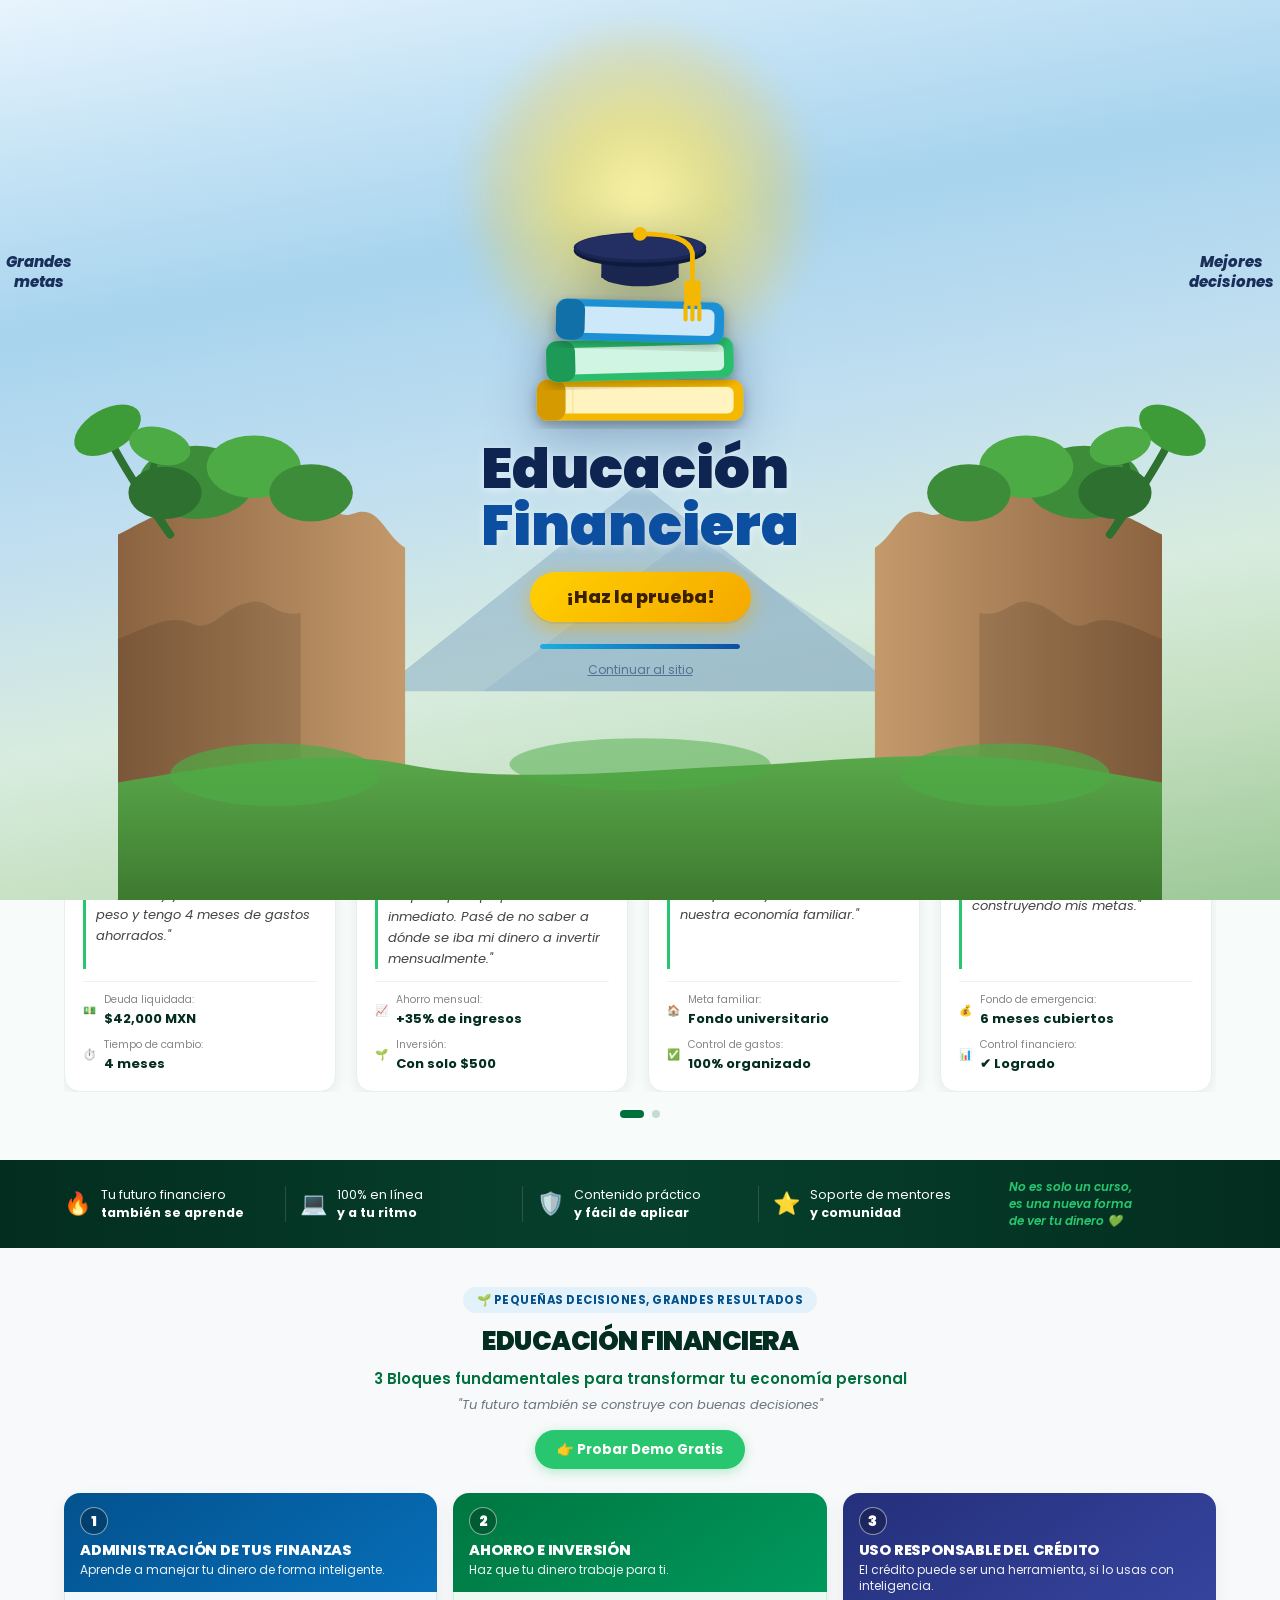
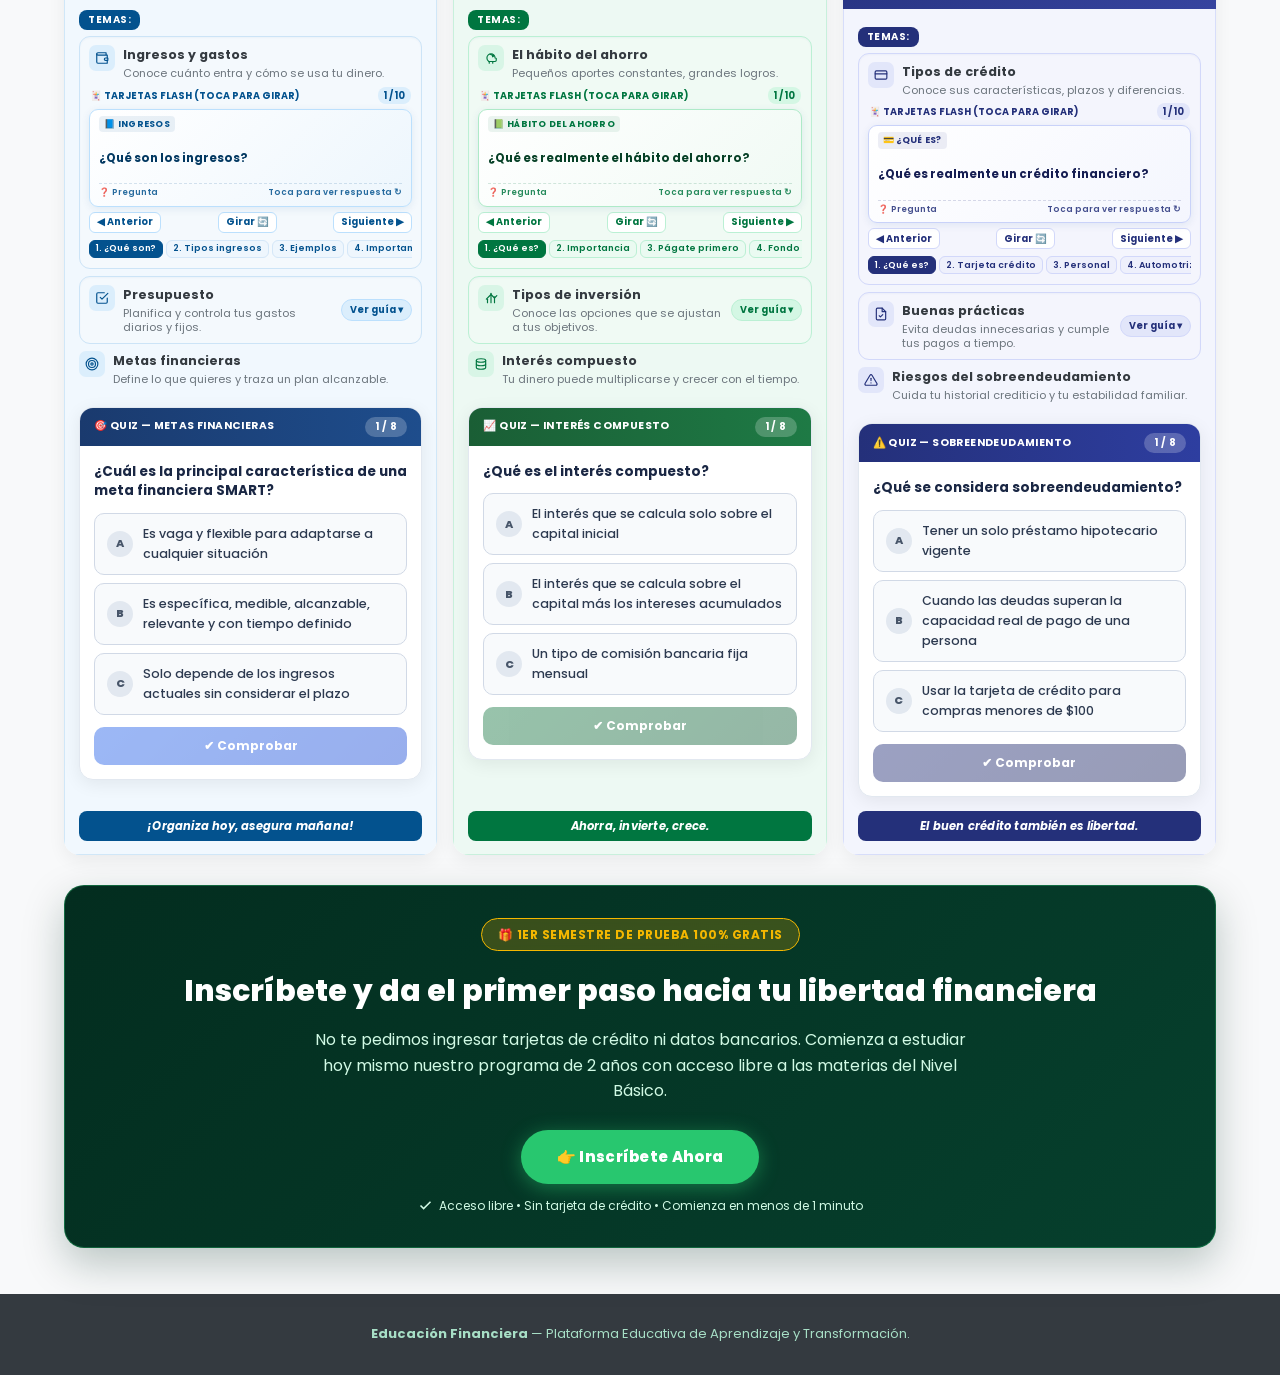
==== legacy/html/index.html @ 9b947c50 "refactor: portar contenido HTML a vistas MVC y archivar código legacy - Vistas de página con conteni" ====
<!DOCTYPE html>
<html lang="es">
<head>
  <meta charset="UTF-8">
  <meta name="viewport" content="width=device-width, initial-scale=1.0">
  <title>Educación Financiera | Resultados Reales, Cero Humo</title>

  <!-- Google Fonts: Poppins -->
  <link rel="preconnect" href="https://fonts.googleapis.com">
  <link rel="preconnect" href="https://fonts.gstatic.com" crossorigin>
  <link href="https://fonts.googleapis.com/css2?family=Poppins:wght@400;500;600;700;800;900&display=swap" rel="stylesheet">

  <style>
    /* ============================================================
       PALETA OFICIAL DE COLORES
       ============================================================ */
    :root {
      --verde-principal: #00703C;     /* Confianza, crecimiento */
      --verde-bosque: #06402d;        /* Verde oscuro institucional */
      --verde-profundo: #032d1f;      /* Fondo hero y contrastes */
      --verde-claro: #28C76F;          /* Botones, resaltados, éxitos */
      --verde-claro-hover: #22ad60;
      --amarillo-dorado: #F5B800;      /* Acentos, notificaciones */
      --amarillo-dorado-hover: #dba400;
      --amarillo-suave: #fff8e6;
      --gris-oscuro: #343A40;         /* Textos principales, cabecera */
      --gris-medio: #6C757D;          /* Textos secundarios */
      --gris-claro: #F8F9FA;          /* Fondos limpios */
      --blanco: #FFFFFF;              /* tarjetas y secciones */
      --borde-suave: #E9ECEF;         /* Separadores y bordes limpios */
    }

    * {
      box-sizing: border-box;
      margin: 0;
      padding: 0;
    }

    html {
      scroll-behavior: smooth;
    }

    body {
      font-family: 'Poppins', -apple-system, BlinkMacSystemFont, "Segoe UI", Roboto, sans-serif;
      background: var(--gris-claro);
      color: var(--gris-oscuro);
      line-height: 1.6;
      min-height: 100vh;
      display: flex;
      flex-direction: column;
    }

    a {
      text-decoration: none;
      color: inherit;
    }

    button {
      font-family: inherit;
      cursor: pointer;
      border: none;
    }

    .container {
      max-width: 1200px;
      margin: 0 auto;
      padding: 0 24px;
      width: 100%;
    }

    /* ============================================================
       HEADER / NAVBAR
       ============================================================ */
    .site-header {
      background: var(--verde-principal);
      color: #ffffff;
      border-bottom: 1px solid rgba(255, 255, 255, 0.12);
      position: sticky;
      top: 0;
      z-index: 100;
      box-shadow: 0 2px 10px rgba(0, 0, 0, 0.08);
    }

    .nav-wrap {
      display: flex;
      align-items: center;
      justify-content: space-between;
      height: 72px;
    }

    .brand-logo {
      display: flex;
      align-items: center;
      gap: 12px;
      font-weight: 700;
      font-size: 16px;
      color: #ffffff;
    }

    .nav-links {
      display: flex;
      align-items: center;
      gap: 22px;
      list-style: none;
    }

    @media (max-width: 860px) {
      .nav-links {
        display: none;
      }
    }

    .nav-links a {
      color: #ffffff;
      font-size: 13.5px;
      font-weight: 500;
      transition: color 0.2s;
    }

    .nav-links a:hover,
    .nav-links a.active {
      color: var(--amarillo-dorado);
    }

    .nav-actions {
      display: flex;
      align-items: center;
      gap: 14px;
    }

    .btn-login-outline {
      padding: 8px 18px;
      border: 1px solid rgba(255, 255, 255, 0.35);
      background: transparent;
      color: #fff;
      border-radius: 30px;
      font-weight: 600;
      font-size: 13px;
      transition: all 0.2s;
    }

    .btn-login-outline:hover {
      background: rgba(255, 255, 255, 0.15);
      border-color: #fff;
    }

    .btn-demo-cta {
      background: var(--verde-claro);
      color: #ffffff;
      padding: 10px 22px;
      border-radius: 30px;
      font-weight: 700;
      font-size: 13px;
      box-shadow: 0 4px 14px rgba(40, 199, 111, 0.35);
      transition: all 0.2s;
      display: flex;
      align-items: center;
      gap: 6px;
    }

    .btn-demo-cta:hover {
      background: var(--verde-claro-hover);
      transform: translateY(-1px);
      box-shadow: 0 6px 18px rgba(40, 199, 111, 0.5);
    }

    @media (max-width: 520px) {
      .brand-logo span {
        display: none;
      }
      .nav-actions {
        gap: 8px;
      }
      .btn-login-outline {
        padding: 8px 12px;
        font-size: 12px;
      }
      .btn-demo-cta {
        padding: 9px 12px;
        font-size: 12px;
      }
    }

    /* ============================================================
       1. HERO SUPERIOR: HISTORIAS DE ÉXITO REALES (CERO FASTIDIO)
       ============================================================ */
    .success-hero-section {
      background: linear-gradient(135deg, #032d1f 0%, #06402d 40%, #0a4d35 70%, #032d1f 100%);
      color: #fff;
      padding: 48px 0 56px;
      position: relative;
      overflow: hidden;
    }

    .success-hero-section::before {
      content: "";
      position: absolute;
      width: 500px;
      height: 500px;
      border-radius: 50%;
      background: radial-gradient(circle, rgba(40, 199, 111, 0.18) 0%, transparent 70%);
      top: -100px;
      right: -100px;
      pointer-events: none;
    }

    .section-eyebrow {
      display: inline-flex;
      align-items: center;
      gap: 8px;
      background: rgba(245, 184, 0, 0.22);
      border: 1px solid var(--amarillo-dorado);
      color: var(--amarillo-dorado);
      padding: 6px 16px;
      border-radius: 30px;
      font-size: 12px;
      font-weight: 700;
      text-transform: uppercase;
      letter-spacing: 0.5px;
      margin-bottom: 18px;
      backdrop-filter: blur(6px);
      box-shadow: 0 4px 12px rgba(0, 0, 0, 0.25);
    }

    .success-header {
      text-align: center;
      max-width: 860px;
      margin: 0 auto 50px;
    }

    .success-header h1 {
      font-size: 38px;
      font-weight: 800;
      line-height: 1.25;
      margin-bottom: 16px;
      color: #ffffff;
      text-shadow: 0 2px 10px rgba(0, 0, 0, 0.5);
    }

    .success-header h1 span.highlight {
      color: var(--verde-claro);
      position: relative;
    }

    .success-header p {
      font-size: 17px;
      color: #e2f8eb;
      max-width: 740px;
      margin: 0 auto 22px;
      line-height: 1.6;
      text-shadow: 0 1px 6px rgba(0, 0, 0, 0.4);
    }

    .success-header-badges {
      display: flex;
      flex-wrap: wrap;
      justify-content: center;
      gap: 12px;
    }

    .success-mini-tag {
      display: inline-flex;
      align-items: center;
      gap: 6px;
      background: rgba(3, 45, 31, 0.7);
      border: 1px solid rgba(40, 199, 111, 0.4);
      color: #bdf8d4;
      font-size: 13px;
      font-weight: 600;
      padding: 7px 16px;
      border-radius: 20px;
      backdrop-filter: blur(8px);
      box-shadow: 0 4px 12px rgba(0, 0, 0, 0.25);
    }

    /* GRID DE HISTORIAS DE ÉXITO - CARRUSEL HORIZONTAL */
    .stories-wrapper {
      margin-bottom: 50px;
      overflow-x: auto;
      overflow-y: hidden;
      scroll-snap-type: x mandatory;
      padding-bottom: 12px;
      -webkit-overflow-scrolling: touch;
    }

    .stories-wrapper::-webkit-scrollbar {
      height: 10px;
    }

    .stories-wrapper::-webkit-scrollbar-track {
      background: rgba(255, 255, 255, 0.1);
      border-radius: 10px;
    }

    .stories-wrapper::-webkit-scrollbar-thumb {
      background: var(--verde-claro);
      border-radius: 10px;
    }

    .stories-wrapper::-webkit-scrollbar-thumb:hover {
      background: var(--verde-claro-hover);
    }

    .stories-grid {
      display: flex;
      gap: 24px;
      width: max-content;
    }

    .story-card {
      flex: 0 0 320px;
      scroll-snap-align: start;
    }

    .story-card {
      background: rgba(3, 45, 31, 0.72);
      border: 1px solid rgba(255, 255, 255, 0.18);
      backdrop-filter: blur(12px);
      -webkit-backdrop-filter: blur(12px);
      border-radius: 20px;
      padding: 26px;
      display: flex;
      flex-direction: column;
      justify-content: space-between;
      position: relative;
      box-shadow: 0 12px 30px rgba(0, 0, 0, 0.35);
      transition: transform 0.25s ease, border-color 0.25s ease, background 0.25s ease;
    }

    .story-card:hover {
      transform: translateY(-5px);
      border-color: var(--verde-claro);
      background: rgba(3, 45, 31, 0.86);
      box-shadow: 0 16px 36px rgba(0, 0, 0, 0.45);
    }

    .story-card.featured {
      border: 2px solid var(--amarillo-dorado);
      background: linear-gradient(145deg, rgba(245, 184, 0, 0.18) 0%, rgba(3, 45, 31, 0.88) 100%);
    }

    .story-badge {
      position: absolute;
      top: -12px;
      right: 20px;
      background: var(--amarillo-dorado);
      color: var(--gris-oscuro);
      font-size: 11px;
      font-weight: 800;
      padding: 4px 12px;
      border-radius: 20px;
      text-transform: uppercase;
      box-shadow: 0 2px 8px rgba(245, 184, 0, 0.4);
    }

    .story-person {
      display: flex;
      align-items: center;
      gap: 14px;
      margin-bottom: 18px;
    }

    .avatar-circle {
      width: 54px;
      height: 54px;
      border-radius: 50%;
      background: var(--verde-profundo);
      border: 2px solid var(--verde-claro);
      display: flex;
      align-items: center;
      justify-content: center;
      font-size: 20px;
      font-weight: 700;
      color: var(--verde-claro);
      flex-shrink: 0;
    }

    .story-name h4 {
      font-size: 16px;
      font-weight: 700;
      color: #ffffff;
    }

    .story-name p {
      font-size: 12px;
      color: #d1fae5;
    }

    .story-quote {
      font-size: 14.5px;
      color: #f1f8f5;
      font-style: italic;
      line-height: 1.55;
      margin-bottom: 20px;
      position: relative;
    }

    .story-quote::before {
      content: "“";
      font-size: 40px;
      color: var(--amarillo-dorado);
      opacity: 0.6;
      position: absolute;
      left: -12px;
      top: -18px;
      font-family: Georgia, serif;
    }

    .story-metrics {
      display: flex;
      gap: 12px;
      padding-top: 16px;
      border-top: 1px solid rgba(255, 255, 255, 0.12);
      font-size: 12px;
    }

    .metric-pill {
      background: rgba(0, 0, 0, 0.3);
      padding: 6px 12px;
      border-radius: 10px;
      display: flex;
      flex-direction: column;
    }

    .metric-pill strong {
      color: var(--amarillo-dorado);
      font-size: 13.5px;
    }

    /* ============================================================
   HERO DOS COLUMNAS
   ============================================================ */
    .hero-two-col {
      display: grid;
      grid-template-columns: 1fr 1fr;
      gap: 48px;
      align-items: center;
      min-height: 520px;
    }

    @media (max-width: 900px) {
      .hero-two-col {
        grid-template-columns: 1fr;
        gap: 32px;
      }
      .hero-right {
        display: none;
      }
    }

    .hero-left {
      position: relative;
    }

    .hero-left h1 {
      font-size: 36px;
      font-weight: 800;
      line-height: 1.22;
      margin-bottom: 16px;
      color: #ffffff;
      text-shadow: 0 2px 10px rgba(0,0,0,0.4);
    }

    .hero-left > p {
      font-size: 16px;
      color: #d4f5e4;
      max-width: 600px;
      margin-bottom: 20px;
      line-height: 1.65;
    }

    .hero-person-area {
      position: relative;
      margin-top: 28px;
      height: 240px;
    }

    .hero-person-img {
      width: 180px;
      height: 220px;
      position: absolute;
      bottom: 0;
      left: 0;
      filter: drop-shadow(0 8px 20px rgba(0,0,0,0.4));
    }

    .hero-float-bubble {
      position: absolute;
      top: 20px;
      left: 170px;
      background: rgba(255,255,255,0.96);
      border-radius: 18px;
      padding: 10px 16px;
      display: flex;
      align-items: center;
      gap: 8px;
      font-size: 13px;
      font-weight: 600;
      color: #032d1f;
      box-shadow: 0 8px 24px rgba(0,0,0,0.25);
      backdrop-filter: blur(10px);
      white-space: nowrap;
      animation: floatBubble 3s ease-in-out infinite;
    }

    .hero-float-metas {
      position: absolute;
      top: 100px;
      right: 0;
      background: rgba(255,255,255,0.95);
      border-radius: 14px;
      padding: 10px 14px;
      display: flex;
      align-items: center;
      gap: 10px;
      font-size: 12px;
      font-weight: 600;
      color: #032d1f;
      box-shadow: 0 6px 20px rgba(0,0,0,0.2);
      animation: floatBubble 3.5s ease-in-out infinite 0.5s;
    }

    .metas-icon { font-size: 22px; }
    .metas-label { font-size: 10px; color: #666; font-weight: 500; }
    .metas-value { font-size: 13px; font-weight: 700; color: #00703C; }

    @keyframes floatBubble {
      0%, 100% { transform: translateY(0); }
      50% { transform: translateY(-6px); }
    }

    .hero-right {
      position: relative;
      display: flex;
      flex-direction: column;
      align-items: flex-end;
      gap: 20px;
    }

    .hero-quick-panel {
      display: flex;
      flex-direction: column;
      gap: 12px;
      width: 100%;
      max-width: 200px;
      margin-left: auto;
    }

    .quick-btn {
      display: flex;
      align-items: center;
      gap: 12px;
      background: rgba(255,255,255,0.13);
      border: 1px solid rgba(255,255,255,0.22);
      backdrop-filter: blur(12px);
      border-radius: 14px;
      padding: 14px 18px;
      color: #ffffff;
      font-weight: 700;
      font-size: 15px;
      text-decoration: none;
      transition: all 0.25s ease;
      cursor: pointer;
    }

    .quick-btn:hover {
      background: var(--verde-claro);
      border-color: var(--verde-claro);
      transform: translateX(-4px);
      box-shadow: 0 6px 20px rgba(40,199,111,0.4);
    }

    .qb-icon { font-size: 20px; }
    .qb-label { font-size: 15px; font-weight: 700; }

    .hero-chart-deco {
      position: absolute;
      top: 0;
      left: -20px;
      opacity: 0.7;
    }

    .hero-piggy {
      position: absolute;
      bottom: 20px;
      left: 30px;
      animation: floatBubble 4s ease-in-out infinite;
    }

    .hero-plant {
      position: absolute;
      bottom: 10px;
      right: 10px;
      animation: floatBubble 3.2s ease-in-out infinite 0.8s;
    }

    /* ============================================================
       SECCIÓN: NUESTROS ESTUDIANTES
       ============================================================ */
    .estudiantes-section {
      background: #f4faf7;
      padding: 52px 0 0;
    }

    .estudiantes-header {
      display: flex;
      align-items: flex-start;
      justify-content: space-between;
      margin-bottom: 32px;
      gap: 16px;
      flex-wrap: wrap;
    }

    .estudiantes-header-left {
      display: flex;
      align-items: center;
      gap: 16px;
    }

    .estudiantes-icon-wrap {
      width: 56px;
      height: 56px;
      background: var(--verde-principal);
      border-radius: 50%;
      display: flex;
      align-items: center;
      justify-content: center;
      color: #fff;
      flex-shrink: 0;
    }

    .estudiantes-header h2 {
      font-size: 28px;
      font-weight: 800;
      color: #032d1f;
      line-height: 1.2;
    }

    .highlight-green {
      color: var(--verde-claro);
    }

    .estudiantes-subtitle {
      font-size: 14px;
      color: var(--gris-medio);
      margin-top: 4px;
    }

    .estudiantes-header-right {
      display: flex;
      align-items: center;
      gap: 20px;
    }

    .ya-lograron-badge {
      font-size: 13px;
      font-weight: 600;
      color: #032d1f;
      text-align: right;
      line-height: 1.5;
      position: relative;
      font-style: italic;
    }

    .badge-arrow {
      width: 50px;
      height: 30px;
      position: absolute;
      bottom: -20px;
      right: -10px;
    }

    .carousel-nav-btns {
      display: flex;
      gap: 10px;
    }

    .carousel-btn {
      width: 40px;
      height: 40px;
      border-radius: 50%;
      background: #fff;
      border: 2px solid #dce9e3;
      color: #00703C;
      font-size: 22px;
      font-weight: 700;
      display: flex;
      align-items: center;
      justify-content: center;
      cursor: pointer;
      transition: all 0.2s ease;
      box-shadow: 0 2px 8px rgba(0,0,0,0.08);
      line-height: 1;
    }

    .carousel-btn:hover {
      background: var(--verde-principal);
      color: #fff;
      border-color: var(--verde-principal);
      box-shadow: 0 4px 14px rgba(0,112,60,0.35);
    }

    /* CARRUSEL */
    .testimonios-carousel-wrap {
      overflow: hidden;
      position: relative;
    }

    .testimonios-track {
      display: flex;
      gap: 20px;
      transition: transform 0.4s cubic-bezier(0.25, 0.46, 0.45, 0.94);
      will-change: transform;
    }

    /* TARJETA DE TESTIMONIO */
    .testimonio-card {
      flex: 0 0 280px;
      background: #fff;
      border-radius: 18px;
      padding: 22px 20px 18px;
      box-shadow: 0 4px 18px rgba(0,0,0,0.07);
      border: 1.5px solid #e8f5ee;
      display: flex;
      flex-direction: column;
      gap: 14px;
      transition: transform 0.25s ease, box-shadow 0.25s ease;
      position: relative;
    }

    .testimonio-card:hover {
      transform: translateY(-4px);
      box-shadow: 0 12px 32px rgba(0,0,0,0.12);
      border-color: var(--verde-claro);
    }

    .testimonio-card.featured {
      border: 2px solid var(--amarillo-dorado);
      background: linear-gradient(145deg, #fffbec 0%, #fff 60%);
    }

    .testimonio-top {
      display: flex;
      align-items: center;
      gap: 12px;
    }

    .testimonio-avatar {
      width: 48px;
      height: 48px;
      border-radius: 50%;
      display: flex;
      align-items: center;
      justify-content: center;
      font-size: 16px;
      font-weight: 800;
      color: #fff;
      flex-shrink: 0;
      border: 2px solid rgba(255,255,255,0.5);
    }

    .testimonio-info {
      flex: 1;
    }

    .testimonio-info h4 {
      font-size: 14px;
      font-weight: 700;
      color: #032d1f;
      line-height: 1.2;
    }

    .testimonio-info p {
      font-size: 11px;
      color: var(--gris-medio);
      margin-top: 2px;
    }

    .testimonio-play {
      color: #d0d5d1;
      transition: color 0.2s;
      cursor: pointer;
    }

    .testimonio-play:hover {
      color: var(--verde-claro);
    }

    .testimonio-quote {
      font-size: 13.5px;
      color: #344;
      font-style: italic;
      line-height: 1.6;
      border-left: 3px solid var(--verde-claro);
      padding-left: 12px;
      flex: 1;
    }

    .testimonio-metrics {
      display: flex;
      flex-direction: column;
      gap: 8px;
      padding-top: 12px;
      border-top: 1px solid #eaf5ee;
    }

    .t-metric {
      display: flex;
      align-items: center;
      gap: 8px;
      font-size: 12px;
      color: #555;
    }

    .t-metric > div > span {
      display: block;
      font-size: 10.5px;
      color: #888;
    }

    .t-metric > div > strong {
      font-size: 13px;
      color: #032d1f;
      font-weight: 700;
    }

    /* Dots del carrusel */
    .carousel-dots {
      display: flex;
      justify-content: center;
      gap: 8px;
      margin-top: 20px;
      padding-bottom: 8px;
    }

    .carousel-dot {
      width: 8px;
      height: 8px;
      border-radius: 50%;
      background: #c8ddd5;
      cursor: pointer;
      transition: all 0.2s;
      border: none;
    }

    .carousel-dot.active {
      background: var(--verde-principal);
      width: 24px;
      border-radius: 4px;
    }

    /* BARRA DE FEATURES */
    .features-bar {
      background: linear-gradient(90deg, #032d1f 0%, #06402d 50%, #032d1f 100%);
      margin-top: 40px;
      padding: 20px 0;
    }

    .features-bar-inner {
      display: flex;
      align-items: center;
      justify-content: space-between;
      flex-wrap: wrap;
      gap: 16px;
    }

    .feature-item {
      display: flex;
      align-items: center;
      gap: 10px;
      color: #fff;
      font-size: 13px;
      line-height: 1.4;
      flex: 1;
      min-width: 140px;
    }

    .feature-item strong {
      font-weight: 700;
    }

    .feature-icon {
      font-size: 22px;
      flex-shrink: 0;
    }

    .feature-item + .feature-item {
      border-left: 1px solid rgba(255,255,255,0.12);
      padding-left: 16px;
    }

    .feature-handwritten {
      border-left: none !important;
    }
/* LLAMADO A LA ACCIÓN DEL HERO */
    .hero-direct-cta {
      background: rgba(40, 199, 111, 0.08);
      border: 1px solid rgba(40, 199, 111, 0.35);
      border-radius: 20px;
      padding: 34px;
      text-align: center;
      max-width: 780px;
      margin: 0 auto;
    }

    .hero-direct-cta h3 {
      font-size: 22px;
      color: #ffffff;
      margin-bottom: 8px;
      font-weight: 700;
    }

    .hero-direct-cta p {
      color: #d1fae5;
      font-size: 14.5px;
      margin-bottom: 22px;
    }

    .btn-main-pulse {
      background: var(--verde-claro);
      color: #ffffff;
      padding: 15px 36px;
      font-size: 15px;
      font-weight: 800;
      border-radius: 40px;
      letter-spacing: 0.3px;
      box-shadow: 0 4px 20px rgba(40, 199, 111, 0.45);
      transition: all 0.25s ease;
      display: inline-flex;
      align-items: center;
      gap: 10px;
    }

    .btn-main-pulse:hover {
      background: var(--verde-claro-hover);
      transform: translateY(-2px);
      box-shadow: 0 8px 25px rgba(40, 199, 111, 0.6);
    }

    .no-register-note {
      font-size: 12px;
      color: #d1fae5;
      display: flex;
      align-items: center;
      gap: 6px;
      justify-content: center;
      margin-top: 12px;
    }

    /* ============================================================
       2. SECCIÓN: LOS 3 PILARES DE LA EDUCACIÓN FINANCIERA (COMPACTA Y ELEGANTE)
       ============================================================ */
    .pillars-overview-section {
      padding: 38px 0 46px;
      background: var(--gris-claro);
    }

    .pillars-overview-header {
      text-align: center;
      max-width: 860px;
      margin: 0 auto 24px;
    }

    .pillars-tagline {
      display: inline-block;
      font-size: 11.5px;
      font-weight: 700;
      color: #03528e;
      background: #e3f1fb;
      padding: 4px 14px;
      border-radius: 30px;
      margin-bottom: 8px;
      text-transform: uppercase;
      letter-spacing: 0.5px;
    }

    .pillars-overview-header h2 {
      font-size: 26px;
      font-weight: 900;
      color: #032d1f;
      margin-bottom: 4px;
      letter-spacing: -0.5px;
    }

    .pillars-overview-header p.pillars-sub {
      font-size: 15px;
      font-weight: 600;
      color: var(--verde-principal);
      margin-bottom: 4px;
    }

    .pillars-overview-header p.pillars-slogan {
      font-size: 13px;
      color: var(--gris-medio);
      font-style: italic;
    }

    .pillars-grid {
      display: grid;
      grid-template-columns: repeat(3, 1fr);
      gap: 16px;
      margin-bottom: 30px;
      align-items: stretch;
    }

    @media (max-width: 960px) {
      .pillars-grid {
        grid-template-columns: 1fr;
      }
    }

    .pillar-card {
      border-radius: 16px;
      overflow: hidden;
      display: flex;
      flex-direction: column;
      box-shadow: 0 6px 18px rgba(0, 0, 0, 0.06);
      transition: transform 0.25s ease, box-shadow 0.25s ease;
      background: #ffffff;
    }

    .pillar-card:hover {
      transform: translateY(-4px);
      box-shadow: 0 12px 28px rgba(0, 0, 0, 0.11);
    }

    /* HEADER DE CADA TARJETA */
    .pillar-header {
      padding: 14px 16px;
      color: #ffffff;
      display: flex;
      flex-direction: column;
      position: relative;
    }

    .pillar-card.pillar-blue .pillar-header {
      background: linear-gradient(145deg, #03528e 0%, #076eb8 100%);
    }

    .pillar-card.pillar-green .pillar-header {
      background: linear-gradient(145deg, #007640 0%, #00995e 100%);
    }

    .pillar-card.pillar-indigo .pillar-header {
      background: linear-gradient(145deg, #24307a 0%, #36449f 100%);
    }

    .pillar-number {
      width: 28px;
      height: 28px;
      border-radius: 50%;
      background: rgba(0, 0, 0, 0.25);
      border: 1.5px solid rgba(255, 255, 255, 0.5);
      display: flex;
      align-items: center;
      justify-content: center;
      font-size: 14px;
      font-weight: 900;
      color: #ffffff;
      margin-bottom: 6px;
    }

    .pillar-header h3 {
      font-size: 14.5px;
      font-weight: 800;
      line-height: 1.25;
      margin-bottom: 3px;
      text-transform: uppercase;
      letter-spacing: -0.2px;
    }

    .pillar-header p {
      font-size: 12px;
      color: rgba(255, 255, 255, 0.92);
      line-height: 1.35;
    }

    /* CUERPO DE CADA TARJETA */
    .pillar-body {
      padding: 13px 14px;
      flex-grow: 1;
      display: flex;
      flex-direction: column;
      justify-content: space-between;
      gap: 8px;
    }

    .pillar-card.pillar-blue .pillar-body {
      background: #f1f8fe;
      border: 1px solid #d0e7f8;
      border-top: none;
    }

    .pillar-card.pillar-green .pillar-body {
      background: #edf9f3;
      border: 1px solid #c8f0dc;
      border-top: none;
    }

    .pillar-card.pillar-indigo .pillar-body {
      background: #f3f5fd;
      border: 1px solid #d7ddfa;
      border-top: none;
    }

    .pillar-temas-pill {
      display: inline-block;
      font-size: 10px;
      font-weight: 700;
      text-transform: uppercase;
      letter-spacing: 0.5px;
      padding: 2px 9px;
      border-radius: 8px;
      color: #ffffff;
      margin-bottom: 6px;
    }

    .pillar-card.pillar-blue .pillar-temas-pill {
      background: #03528e;
    }

    .pillar-card.pillar-green .pillar-temas-pill {
      background: #007640;
    }

    .pillar-card.pillar-indigo .pillar-temas-pill {
      background: #24307a;
    }

    .pillar-topic-list {
      display: flex;
      flex-direction: column;
      gap: 7px;
      margin-bottom: 6px;
    }

    .pillar-topic-item {
      display: flex;
      align-items: flex-start;
      gap: 8px;
    }

    .topic-icon-wrap {
      width: 26px;
      height: 26px;
      border-radius: 7px;
      display: flex;
      align-items: center;
      justify-content: center;
      flex-shrink: 0;
    }

    .topic-icon-wrap svg {
      width: 14px;
      height: 14px;
    }

    .pillar-card.pillar-blue .topic-icon-wrap {
      background: #dbeefc;
      color: #03528e;
    }

    .pillar-card.pillar-green .topic-icon-wrap {
      background: #d8f5e6;
      color: #007640;
    }

    .pillar-card.pillar-indigo .topic-icon-wrap {
      background: #e2e6fa;
      color: #24307a;
    }

    .topic-texts h4 {
      font-size: 12.5px;
      font-weight: 700;
      color: var(--gris-oscuro);
      margin-bottom: 1px;
    }

    .topic-texts p {
      font-size: 11px;
      color: var(--gris-medio);
      line-height: 1.3;
    }

    .pillar-bottom-banner {
      color: #ffffff;
      padding: 6px 10px;
      border-radius: 8px;
      text-align: center;
      font-weight: 700;
      font-size: 11.5px;
      font-style: italic;
      letter-spacing: 0.2px;
      margin-top: auto;
    }

    .pillar-card.pillar-blue .pillar-bottom-banner {
      background: #03528e;
    }

    .pillar-card.pillar-green .pillar-bottom-banner {
      background: #007640;
    }

    .pillar-card.pillar-indigo .pillar-bottom-banner {
      background: #24307a;
    }

    /* SECCIÓN DE INSCRIPCIÓN / BOTÓN FINAL PARA INICIAR DEMO GRATIS */
    .enroll-cta-wrapper {
      background: linear-gradient(135deg, #032d1f 0%, #06402d 100%);
      border-radius: 20px;
      padding: 32px 22px;
      text-align: center;
      color: #ffffff;
      box-shadow: 0 16px 40px rgba(3, 45, 31, 0.25);
      border: 1px solid rgba(40, 199, 111, 0.35);
      position: relative;
      overflow: hidden;
    }

    .enroll-badge {
      display: inline-flex;
      align-items: center;
      gap: 6px;
      background: rgba(245, 184, 0, 0.22);
      border: 1px solid var(--amarillo-dorado);
      color: var(--amarillo-dorado);
      font-size: 12px;
      font-weight: 700;
      padding: 6px 16px;
      border-radius: 30px;
      margin-bottom: 16px;
      text-transform: uppercase;
      letter-spacing: 0.5px;
      backdrop-filter: blur(6px);
    }

    .enroll-cta-wrapper h2 {
      font-size: 30px;
      font-weight: 800;
      margin-bottom: 12px;
      color: #ffffff;
    }

    .enroll-cta-wrapper p {
      font-size: 16px;
      color: #d1fae5;
      max-width: 680px;
      margin: 0 auto 26px;
      line-height: 1.6;
    }

    /* FOOTER */
    .site-footer {
      background: var(--gris-oscuro);
      color: #a7dfc6;
      padding: 30px 0;
      text-align: center;
      font-size: 13px;
      margin-top: auto;
    }

    /* MODAL DE INICIO DE SESIÓN */
    .modal-backdrop {
      position: fixed;
      top: 0;
      left: 0;
      width: 100vw;
      height: 100vh;
      background: rgba(52, 58, 64, 0.75);
      backdrop-filter: blur(4px);
      z-index: 2000;
      display: none;
      align-items: center;
      justify-content: center;
      padding: 20px;
    }

    .modal-backdrop.open {
      display: flex;
    }

    .modal-panel {
      background: var(--blanco);
      max-width: 440px;
      width: 100%;
      border-radius: 24px;
      padding: 32px;
      position: relative;
      box-shadow: 0 20px 50px rgba(0, 0, 0, 0.25);
    }

    .modal-close {
      position: absolute;
      top: 18px;
      right: 18px;
      background: var(--gris-claro);
      width: 32px;
      height: 32px;
      border-radius: 50%;
      display: flex;
      align-items: center;
      justify-content: center;
      cursor: pointer;
      font-weight: 700;
      color: var(--gris-medio);
    }

    .modal-panel h3 {
      font-size: 20px;
      font-weight: 800;
      color: var(--gris-oscuro);
      margin-bottom: 6px;
    }

    .modal-panel p {
      font-size: 13px;
      color: var(--gris-medio);
      margin-bottom: 20px;
    }

    .form-group {
      margin-bottom: 14px;
      text-align: left;
    }

    .form-group label {
      display: block;
      font-size: 12px;
      font-weight: 600;
      color: var(--gris-oscuro);
      margin-bottom: 6px;
    }

    .form-group input {
      width: 100%;
      padding: 11px 14px;
      border: 1px solid var(--borde-suave);
      border-radius: 10px;
      font-size: 13.5px;
      font-family: inherit;
    }

    .form-group input:focus {
      outline: none;
      border-color: var(--verde-principal);
    }

    .btn-submit-login {
      width: 100%;
      background: var(--verde-claro);
      color: #fff;
      padding: 13px;
      border-radius: 12px;
      font-weight: 700;
      font-size: 14px;
      margin-top: 8px;
      box-shadow: 0 4px 14px rgba(40, 199, 111, 0.35);
    }

    .btn-submit-login:hover {
      background: var(--verde-claro-hover);
    }

    /* ============================================================
       FLASHCARDS EN TEMA INGRESOS Y GASTOS (ULTRA-COMPACTO Y ELEGANTE)
       ============================================================ */
    .pillar-topic-item.topic-with-flashcards {
      flex-direction: column;
      gap: 6px;
      background: #f4f9fd;
      border: 1.5px solid #cce4f7;
      border-radius: 11px;
      padding: 8px 9px;
      box-shadow: inset 0 1px 2px rgba(3, 82, 142, 0.04);
    }

    .topic-main-row {
      display: flex;
      align-items: flex-start;
      gap: 8px;
      width: 100%;
    }

    .flashcards-box {
      width: 100%;
      display: flex;
      flex-direction: column;
      gap: 5px;
    }

    .flashcards-header-bar {
      display: flex;
      align-items: center;
      justify-content: space-between;
      font-size: 9.5px;
      font-weight: 700;
      color: #03528e;
      padding: 0 1px;
    }

    .flashcards-counter-badge {
      background: #dbeefc;
      color: #03528e;
      padding: 1px 6px;
      border-radius: 8px;
      font-size: 9.5px;
      font-weight: 700;
    }

    .flashcard-stage {
      perspective: 1000px;
      width: 100%;
      height: 98px;
      cursor: pointer;
      user-select: none;
    }

    .flashcard-flipper {
      position: relative;
      width: 100%;
      height: 100%;
      transition: transform 0.55s cubic-bezier(0.4, 0, 0.2, 1);
      transform-style: preserve-3d;
      border-radius: 9px;
      box-shadow: 0 2px 8px rgba(3, 82, 142, 0.09);
    }

    .flashcard-flipper.is-flipped {
      transform: rotateY(180deg);
    }

    .flashcard-side {
      position: absolute;
      top: 0;
      left: 0;
      width: 100%;
      height: 100%;
      -webkit-backface-visibility: hidden;
      backface-visibility: hidden;
      border-radius: 9px;
      padding: 6px 9px;
      display: flex;
      flex-direction: column;
      justify-content: space-between;
      overflow: hidden;
      box-sizing: border-box;
    }

    .flashcard-front {
      background: linear-gradient(135deg, #ffffff 0%, #edf6fd 100%);
      border: 1.5px solid #bce0fd;
      color: #03528e;
      z-index: 2;
      transform: rotateY(0deg);
    }

    .flashcard-back {
      background: linear-gradient(135deg, #03528e 0%, #023861 100%);
      border: 1.5px solid #022a4a;
      color: #ffffff;
      transform: rotateY(180deg);
    }

    .flashcard-top-tag {
      display: inline-flex;
      align-items: center;
      gap: 3px;
      font-size: 9px;
      font-weight: 700;
      text-transform: uppercase;
      letter-spacing: 0.3px;
    }

    .flashcard-front .flashcard-top-tag {
      color: #03528e;
      background: rgba(3, 82, 142, 0.08);
      padding: 1px 5px;
      border-radius: 4px;
      align-self: flex-start;
    }

    .flashcard-back .flashcard-top-tag {
      color: #ffd43b;
      background: rgba(255, 255, 255, 0.12);
      padding: 1px 5px;
      border-radius: 4px;
      align-self: flex-start;
    }

    .flashcard-content-wrap {
      flex: 1;
      display: flex;
      flex-direction: column;
      justify-content: center;
      margin: 2px 0;
      overflow-y: auto;
      scrollbar-width: none;
    }

    .flashcard-content-wrap::-webkit-scrollbar {
      display: none;
    }

    .flashcard-question-text {
      font-size: 11.5px;
      font-weight: 700;
      line-height: 1.25;
      color: #023861;
      text-align: left;
    }

    .flashcard-answer-text {
      font-size: 10px;
      line-height: 1.25;
      color: #f1f7fc;
      text-align: left;
    }

    .flashcard-answer-text strong {
      color: #ffd43b;
    }

    .flashcard-hint-bottom {
      display: flex;
      align-items: center;
      justify-content: space-between;
      font-size: 8.5px;
      font-weight: 600;
      opacity: 0.85;
      padding-top: 2px;
      border-top: 1px dashed rgba(3, 82, 142, 0.18);
    }

    .flashcard-back .flashcard-hint-bottom {
      border-top: 1px dashed rgba(255, 255, 255, 0.22);
      color: #c9e6fc;
    }

    .flashcards-controls-row {
      display: flex;
      align-items: center;
      justify-content: space-between;
      gap: 4px;
    }

    .fc-btn {
      background: #ffffff;
      border: 1px solid #bce0fd;
      color: #03528e;
      padding: 2.5px 7px;
      border-radius: 6px;
      font-size: 9.5px;
      font-weight: 700;
      cursor: pointer;
      display: inline-flex;
      align-items: center;
      gap: 3px;
      transition: all 0.2s ease;
    }

    .fc-btn:hover {
      background: #03528e;
      color: #ffffff;
      border-color: #03528e;
    }

    .fc-chips-scroll {
      display: flex;
      gap: 3px;
      overflow-x: auto;
      padding: 2px 0;
      scrollbar-width: thin;
    }

    .fc-chips-scroll::-webkit-scrollbar {
      height: 3px;
    }

    .fc-chips-scroll::-webkit-scrollbar-thumb {
      background: #bfdbfe;
      border-radius: 3px;
    }

    .fc-chip {
      background: #eef6fd;
      color: #03528e;
      border: 1px solid #d4e7f8;
      border-radius: 6px;
      padding: 1.5px 6px;
      font-size: 9px;
      font-weight: 600;
      white-space: nowrap;
      cursor: pointer;
      transition: all 0.15s;
    }

    .fc-chip:hover {
      background: #dbeefc;
    }

    .fc-chip.active {
      background: #03528e;
      color: #ffffff;
      border-color: #03528e;
    }

    /* ESTILOS ESPECÍFICOS PARA FLASHCARDS EN PILAR VERDE (AHORRO) */
    .pillar-card.pillar-green .pillar-topic-item.topic-with-flashcards {
      background: #f0faf4;
      border-color: #bbf0d4;
    }
    .pillar-card.pillar-green .flashcards-header-bar {
      color: #007640;
    }
    .pillar-card.pillar-green .flashcards-counter-badge {
      background: #d4f7e4;
      color: #007640;
    }
    .pillar-card.pillar-green .flashcard-front {
      background: linear-gradient(135deg, #ffffff 0%, #f0faf4 100%);
      border-color: #aeeac8;
      color: #007640;
    }
    .pillar-card.pillar-green .flashcard-back {
      background: linear-gradient(135deg, #007640 0%, #004d2a 100%);
      border-color: #00361d;
    }
    .pillar-card.pillar-green .flashcard-front .flashcard-top-tag {
      color: #007640;
      background: rgba(0, 118, 64, 0.08);
    }
    .pillar-card.pillar-green .flashcard-question-text {
      color: #064026;
    }
    .pillar-card.pillar-green .flashcard-hint-bottom {
      border-top-color: rgba(0, 118, 64, 0.2);
    }
    .pillar-card.pillar-green .fc-btn {
      border-color: #bbf0d4;
      color: #007640;
    }
    .pillar-card.pillar-green .fc-btn:hover {
      background: #007640;
      color: #ffffff;
      border-color: #007640;
    }
    .pillar-card.pillar-green .fc-chips-scroll::-webkit-scrollbar-thumb {
      background: #bbf0d4;
    }
    .pillar-card.pillar-green .fc-chip {
      background: #eafaf1;
      color: #007640;
      border-color: #bbf0d4;
    }
    .pillar-card.pillar-green .fc-chip:hover {
      background: #d4f7e4;
    }
    .pillar-card.pillar-green .fc-chip.active {
      background: #007640;
      color: #ffffff;
      border-color: #007640;
    }

    /* ESTILOS ESPECÍFICOS PARA FLASHCARDS EN PILAR ÍNDIGO (CRÉDITO) */
    .pillar-card.pillar-indigo .pillar-topic-item.topic-with-flashcards {
      background: #f4f5fd;
      border-color: #d2d8fa;
    }
    .pillar-card.pillar-indigo .flashcards-header-bar {
      color: #24307a;
    }
    .pillar-card.pillar-indigo .flashcards-counter-badge {
      background: #e2e6fa;
      color: #24307a;
    }
    .pillar-card.pillar-indigo .flashcard-front {
      background: linear-gradient(135deg, #ffffff 0%, #f4f6fe 100%);
      border-color: #c9d2f9;
      color: #24307a;
    }
    .pillar-card.pillar-indigo .flashcard-back {
      background: linear-gradient(135deg, #24307a 0%, #151d52 100%);
      border-color: #121840;
    }
    .pillar-card.pillar-indigo .flashcard-front .flashcard-top-tag {
      color: #24307a;
      background: rgba(36, 48, 122, 0.08);
    }
    .pillar-card.pillar-indigo .flashcard-question-text {
      color: #151d52;
    }
    .pillar-card.pillar-indigo .flashcard-hint-bottom {
      border-top-color: rgba(36, 48, 122, 0.2);
    }
    .pillar-card.pillar-indigo .fc-btn {
      border-color: #d2d8fa;
      color: #24307a;
    }
    .pillar-card.pillar-indigo .fc-btn:hover {
      background: #24307a;
      color: #ffffff;
      border-color: #24307a;
    }
    .pillar-card.pillar-indigo .fc-chips-scroll::-webkit-scrollbar-thumb {
      background: #d2d8fa;
    }
    .pillar-card.pillar-indigo .fc-chip {
      background: #eef0fc;
      color: #24307a;
      border-color: #d2d8fa;
    }
    .pillar-card.pillar-indigo .fc-chip:hover {
      background: #e2e6fa;
    }
    .pillar-card.pillar-indigo .fc-chip.active {
      background: #24307a;
      color: #ffffff;
      border-color: #24307a;
    }

    /* ============================================================
       SLIDER DESLIZABLE EN TEMA PRESUPUESTO (PREGUNTA + DESCRIPCIÓN)
       ============================================================ */
    .pillar-topic-item.topic-with-slider {
      flex-direction: column;
      gap: 6px;
      background: #f4f9fd;
      border: 1.5px solid #cce4f7;
      border-radius: 11px;
      padding: 8px 9px;
      box-shadow: inset 0 1px 2px rgba(3, 82, 142, 0.04);
      transition: all 0.25s ease;
    }

    .topic-clickable-row {
      display: flex;
      align-items: center;
      justify-content: space-between;
      width: 100%;
      cursor: pointer;
      user-select: none;
      gap: 8px;
    }

    .topic-clickable-left {
      display: flex;
      align-items: flex-start;
      gap: 8px;
      flex: 1;
    }

    .topic-toggle-badge {
      display: inline-flex;
      align-items: center;
      gap: 4px;
      font-size: 9.5px;
      font-weight: 700;
      padding: 2.5px 8px;
      border-radius: 12px;
      flex-shrink: 0;
      transition: all 0.2s ease;
      white-space: nowrap;
    }

    .pillar-card.pillar-blue .topic-toggle-badge {
      background: #dbeefc;
      color: #03528e;
      border: 1px solid #bce0fd;
    }
    .pillar-card.pillar-blue .topic-clickable-row:hover .topic-toggle-badge {
      background: #03528e;
      color: #ffffff;
      border-color: #03528e;
    }

    .pillar-card.pillar-green .topic-with-slider {
      background: #f0faf4;
      border-color: #bbf0d4;
    }
    .pillar-card.pillar-green .topic-toggle-badge {
      background: #d4f7e4;
      color: #007640;
      border: 1px solid #bbf0d4;
    }
    .pillar-card.pillar-green .topic-clickable-row:hover .topic-toggle-badge {
      background: #007640;
      color: #ffffff;
      border-color: #007640;
    }

    .pillar-card.pillar-indigo .topic-with-slider {
      background: #f4f5fd;
      border-color: #d2d8fa;
    }
    .pillar-card.pillar-indigo .topic-toggle-badge {
      background: #e2e6fa;
      color: #24307a;
      border: 1px solid #d2d8fa;
    }
    .pillar-card.pillar-indigo .topic-clickable-row:hover .topic-toggle-badge {
      background: #24307a;
      color: #ffffff;
      border-color: #24307a;
    }

    .budget-slider-box {
      width: 100%;
      display: flex;
      flex-direction: column;
      gap: 5px;
    }

    .budget-slider-header-bar {
      display: flex;
      align-items: center;
      justify-content: space-between;
      font-size: 9.5px;
      font-weight: 700;
      color: #03528e;
      padding: 0 1px;
    }

    .budget-slider-counter-badge {
      background: #dbeefc;
      color: #03528e;
      padding: 1px 6px;
      border-radius: 8px;
      font-size: 9.5px;
      font-weight: 700;
    }

    .budget-slider-stage {
      width: 100%;
      overflow: hidden;
      border-radius: 9px;
      position: relative;
      touch-action: pan-y;
      user-select: none;
    }

    .budget-slider-track {
      display: flex;
      width: 100%;
      transition: transform 0.38s cubic-bezier(0.25, 1, 0.5, 1);
    }

    .budget-slide {
      width: 100%;
      flex-shrink: 0;
      min-height: 94px;
      background: linear-gradient(135deg, #ffffff 0%, #edf6fd 100%);
      border: 1.5px solid #bce0fd;
      border-radius: 9px;
      padding: 6px 9px;
      box-sizing: border-box;
      display: flex;
      flex-direction: column;
      justify-content: space-between;
    }

    .budget-slide-top-tag {
      display: inline-flex;
      align-items: center;
      gap: 3px;
      font-size: 9px;
      font-weight: 700;
      text-transform: uppercase;
      letter-spacing: 0.3px;
      color: #03528e;
      background: rgba(3, 82, 142, 0.08);
      padding: 1px 5px;
      border-radius: 4px;
      align-self: flex-start;
    }

    .budget-slide-content {
      margin: 2px 0;
      overflow-y: auto;
      scrollbar-width: none;
    }

    .budget-slide-content::-webkit-scrollbar {
      display: none;
    }

    .budget-slide-question {
      font-size: 11.5px;
      font-weight: 700;
      line-height: 1.25;
      color: #023861;
      margin-bottom: 2px;
    }

    .budget-slide-desc {
      font-size: 10px;
      line-height: 1.3;
      color: #334155;
    }

    .budget-slide-desc strong {
      color: #03528e;
    }

    .budget-slide-desc em {
      color: #007640;
      font-style: normal;
      font-weight: 600;
    }

    .budget-slide-hint {
      display: flex;
      align-items: center;
      justify-content: space-between;
      font-size: 8.5px;
      font-weight: 600;
      opacity: 0.85;
      padding-top: 2px;
      border-top: 1px dashed rgba(3, 82, 142, 0.18);
      color: #03528e;
    }

    .budget-slider-controls {
      display: flex;
      align-items: center;
      justify-content: space-between;
      gap: 4px;
    }

    .bs-btn {
      background: #ffffff;
      border: 1px solid #bce0fd;
      color: #03528e;
      padding: 2.5px 7px;
      border-radius: 6px;
      font-size: 9.5px;
      font-weight: 700;
      cursor: pointer;
      display: inline-flex;
      align-items: center;
      gap: 3px;
      transition: all 0.2s ease;
    }

    .bs-btn:hover {
      background: #03528e;
      color: #ffffff;
      border-color: #03528e;
    }

    .bs-chips-scroll {
      display: flex;
      gap: 3px;
      overflow-x: auto;
      padding: 2px 0;
      scrollbar-width: thin;
    }

    .bs-chips-scroll::-webkit-scrollbar {
      height: 3px;
    }

    .bs-chips-scroll::-webkit-scrollbar-thumb {
      background: #bfdbfe;
      border-radius: 3px;
    }

    .bs-chip {
      background: #eef6fd;
      color: #03528e;
      border: 1px solid #d4e7f8;
      border-radius: 6px;
      padding: 1.5px 6px;
      font-size: 9px;
      font-weight: 600;
      white-space: nowrap;
      cursor: pointer;
      transition: all 0.15s;
    }

    .bs-chip:hover {
      background: #dbeefc;
    }

    .bs-chip.active {
      background: #03528e;
      color: #ffffff;
      border-color: #03528e;
    }

    /* SLIDER EN PILAR VERDE (INVERSIÓN) */
    .pillar-card.pillar-green .budget-slider-header-bar {
      color: #007640;
    }
    .pillar-card.pillar-green .budget-slider-counter-badge {
      background: #d4f7e4;
      color: #007640;
    }
    .pillar-card.pillar-green .budget-slide {
      background: linear-gradient(135deg, #ffffff 0%, #f0faf4 100%);
      border-color: #aeeac8;
    }
    .pillar-card.pillar-green .budget-slide-top-tag {
      color: #007640;
      background: rgba(0, 118, 64, 0.08);
    }
    .pillar-card.pillar-green .budget-slide-question {
      color: #064026;
    }
    .pillar-card.pillar-green .budget-slide-desc strong {
      color: #007640;
    }
    .pillar-card.pillar-green .budget-slide-hint {
      border-top-color: rgba(0, 118, 64, 0.2);
      color: #007640;
    }
    .pillar-card.pillar-green .bs-btn {
      border-color: #bbf0d4;
      color: #007640;
    }
    .pillar-card.pillar-green .bs-btn:hover {
      background: #007640;
      color: #ffffff;
      border-color: #007640;
    }
    .pillar-card.pillar-green .bs-chips-scroll::-webkit-scrollbar-thumb {
      background: #bbf0d4;
    }
    .pillar-card.pillar-green .bs-chip {
      background: #eafaf1;
      color: #007640;
      border-color: #bbf0d4;
    }
    .pillar-card.pillar-green .bs-chip:hover {
      background: #d4f7e4;
    }
    .pillar-card.pillar-green .bs-chip.active {
      background: #007640;
      color: #ffffff;
      border-color: #007640;
    }

    /* SLIDER EN PILAR ÍNDIGO (BUENAS PRÁCTICAS) */
    .pillar-card.pillar-indigo .budget-slider-header-bar {
      color: #24307a;
    }
    .pillar-card.pillar-indigo .budget-slider-counter-badge {
      background: #e2e6fa;
      color: #24307a;
    }
    .pillar-card.pillar-indigo .budget-slide {
      background: linear-gradient(135deg, #ffffff 0%, #f4f6fe 100%);
      border-color: #c9d2f9;
    }
    .pillar-card.pillar-indigo .budget-slide-top-tag {
      color: #24307a;
      background: rgba(36, 48, 122, 0.08);
    }
    .pillar-card.pillar-indigo .budget-slide-question {
      color: #151d52;
    }
    .pillar-card.pillar-indigo .budget-slide-desc strong {
      color: #24307a;
    }
    .pillar-card.pillar-indigo .budget-slide-hint {
      border-top-color: rgba(36, 48, 122, 0.2);
      color: #24307a;
    }
    .pillar-card.pillar-indigo .bs-btn {
      border-color: #d2d8fa;
      color: #24307a;
    }
    .pillar-card.pillar-indigo .bs-btn:hover {
      background: #24307a;
      color: #ffffff;
      border-color: #24307a;
    }
    .pillar-card.pillar-indigo .bs-chips-scroll::-webkit-scrollbar-thumb {
      background: #d2d8fa;
    }
    .pillar-card.pillar-indigo .bs-chip {
      background: #eef0fc;
      color: #24307a;
      border-color: #d2d8fa;
    }
    .pillar-card.pillar-indigo .bs-chip:hover {
      background: #e2e6fa;
    }
    .pillar-card.pillar-indigo .bs-chip.active {
      background: #24307a;
      color: #ffffff;
      border-color: #24307a;
    }

    /* ============================================================
       SPLASH SCREEN — FONDO ILUSTRADO (libros + birrete + acantilados)
       ============================================================ */
    .splash-screen {
      position: fixed;
      inset: 0;
      z-index: 9999;
      overflow: hidden;
      /* Cielo azul cálido como la imagen de referencia */
      background: linear-gradient(170deg,
        #e8f4fd 0%,
        #c5e3f5 15%,
        #a8d4ee 30%,
        #c2dff0 50%,
        #d8ecde 68%,
        #c4dfc0 82%,
        #9dc898 100%
      );
      transition: opacity 0.9s ease, visibility 0.9s ease;
    }
    .splash-screen.hide {
      opacity: 0;
      visibility: hidden;
      pointer-events: none;
    }

    /* Halo del sol detrás de la ilustración */
    .splash-sun-halo {
      position: absolute;
      top: 2%;
      left: 50%;
      transform: translateX(-50%);
      width: min(360px, 90vw);
      height: min(360px, 90vw);
      border-radius: 50%;
      background: radial-gradient(circle,
        rgba(255,245,160,.95) 0%,
        rgba(255,225,80,.6)  30%,
        rgba(255,200,30,.25) 55%,
        transparent 72%
      );
      filter: blur(12px);
      animation: sunPulse 5s ease-in-out infinite alternate;
    }
    @keyframes sunPulse {
      from { opacity:.7;  transform:translateX(-50%) scale(1);    }
      to   { opacity:1;   transform:translateX(-50%) scale(1.1);  }
    }

    /* Nubes */
    .splash-cloud {
      position: absolute;
      background: rgba(255,255,255,.78);
      border-radius: 999px;
      animation: driftCloud linear infinite;
    }
    .splash-cloud::before, .splash-cloud::after {
      content:''; position:absolute; background:inherit; border-radius:50%;
    }
    .splash-cloud.c1 { width:80px; height:24px; top:10%; left:-100px; animation-duration:22s; }
    .splash-cloud.c1::before { width:44px; height:32px; top:-14px; left:10px; }
    .splash-cloud.c1::after  { width:30px; height:24px; top:-8px;  left:42px; }
    .splash-cloud.c2 { width:60px; height:18px; top:18%; left:-80px;  animation-duration:30s; animation-delay:-14s; }
    .splash-cloud.c2::before { width:34px; height:26px; top:-10px; left:7px; }
    .splash-cloud.c2::after  { width:22px; height:18px; top:-6px;  left:32px; }
    .splash-cloud.c3 { width:100px; height:28px; top:6%;  left:-120px; animation-duration:38s; animation-delay:-8s; }
    .splash-cloud.c3::before { width:54px; height:40px; top:-16px; left:14px; }
    .splash-cloud.c3::after  { width:36px; height:28px; top:-10px; left:52px; }
    @keyframes driftCloud {
      from { transform:translateX(0); }
      to   { transform:translateX(calc(100vw + 160px)); }
    }

    /* ── Textos laterales diagonales, estilo cursiva oscura ── */
    .splash-side {
      position: absolute;
      z-index: 4;
      font-size: clamp(11px, 2.5vw, 15px);
      font-weight: 800;
      font-style: italic;
      color: #1a2e5a;
      line-height: 1.35;
      text-align: center;
      animation: fadeUp .7s ease 1s both;
    }
    .splash-side.left {
      top: 28%;
      left: 6px;
      transform: rotate(-12deg);
    }
    .splash-side.right {
      top: 28%;
      right: 6px;
      transform: rotate(12deg);
    }

    /* ── Ilustración central: libros apilados + birrete ── */
    .splash-logo {
      position: relative;
      z-index: 3;
      width: clamp(140px, 42vw, 240px);
      animation: logoIn .85s cubic-bezier(.2,.9,.3,1.25) both,
                 bob 3.6s ease-in-out 1s infinite;
      filter: drop-shadow(0 14px 26px rgba(0,30,80,.3));
    }
    @keyframes logoIn {
      from { opacity:0; transform:translateY(-44px) scale(.68); }
      to   { opacity:1; transform:translateY(0) scale(1);       }
    }
    @keyframes bob {
      0%,100% { transform:translateY(0) rotate(0deg);       }
      50%     { transform:translateY(-10px) rotate(-1.4deg); }
    }

    /* ── Bloque de texto central ── */
    .splash-textblock {
      position: relative;
      z-index: 3;
      margin-top: 6px;
      animation: fadeUp .7s ease .55s both;
    }
    .splash-textblock .edu {
      display: block;
      font-size: clamp(28px, 8.5vw, 56px);
      font-weight: 900;
      color: #0d2550;
      line-height: 1;
      letter-spacing: .2px;
      text-shadow: 0 2px 8px rgba(255,255,255,.5);
    }
    .splash-textblock .fin {
      display: block;
      font-size: clamp(28px, 8.5vw, 56px);
      font-weight: 900;
      color: #0c4fa0;
      line-height: 1.05;
      letter-spacing: .2px;
      text-shadow: 0 2px 8px rgba(255,255,255,.5);
    }

    /* ── Botón amarillo ── */
    .splash-tagline {
      position: relative;
      z-index: 3;
      margin-top: 16px;
      display: inline-block;
      background: linear-gradient(135deg, #ffd000 0%, #f5a800 100%);
      color: #3a2000;
      font-weight: 800;
      font-size: clamp(13px, 3vw, 18px);
      padding: 11px 36px;
      border-radius: 999px;
      box-shadow: 0 6px 20px rgba(240,170,0,.55), 0 2px 0 rgba(0,0,0,.08);
      animation: fadeUp .7s ease .85s both;
      cursor: default;
    }

    /* ── Barra de carga ── */
    .splash-bar {
      position: relative;
      z-index: 3;
      margin-top: 22px;
      width: min(200px, 56vw);
      height: 5px;
      background: rgba(8,40,100,.13);
      border-radius: 999px;
      overflow: hidden;
      animation: fadeUp .7s ease 1.1s both;
    }
    .splash-bar i {
      display: block;
      height: 100%;
      width: 0;
      background: linear-gradient(90deg, #1aaee0, #0c4fa0);
      border-radius: 999px;
      animation: splashLoad 4.2s ease 1.2s forwards;
    }
    @keyframes splashLoad { to { width:100%; } }

    /* ── Botón saltar ── */
    .splash-skip {
      position: relative;
      z-index: 3;
      margin-top: 12px;
      background: none;
      border: none;
      color: rgba(10,35,90,.5);
      font-family: inherit;
      font-size: 12px;
      text-decoration: underline;
      cursor: pointer;
      animation: fadeUp .7s ease 1.4s both;
    }
    .splash-skip:hover { color: #0d2550; }

    @keyframes fadeUp {
      from { opacity:0; transform:translateY(14px); }
      to   { opacity:1; transform:translateY(0);    }
    }

    /* Contenedor flex del splash */
    .splash-inner {
      position: relative;
      z-index: 3;
      display: flex;
      flex-direction: column;
      align-items: center;
      justify-content: center;
      height: 100%;
      padding: 10px 56px 36px;
    }
    /* ============================================================
       FIN SPLASH
       ============================================================ */

    /* ============================================================
       QUIZ DE OPCIÓN MÚLTIPLE
       ============================================================ */
    .quiz-box {
      margin-top: 14px;
      background: #ffffff;
      border-radius: 14px;
      border: 1.5px solid #e2e8f0;
      box-shadow: 0 4px 18px rgba(0,0,0,.07);
      overflow: hidden;
    }

    .quiz-header-bar {
      display: flex;
      align-items: center;
      justify-content: space-between;
      padding: 9px 14px;
      background: linear-gradient(90deg, #1a3a6e 0%, #1e4d8c 100%);
      color: #fff;
      font-size: 10.5px;
      font-weight: 700;
      letter-spacing: .4px;
      text-transform: uppercase;
    }
    .quiz-header-bar.green-bar {
      background: linear-gradient(90deg, #1a5e35 0%, #1e7a45 100%);
    }
    .quiz-header-bar.indigo-bar {
      background: linear-gradient(90deg, #24307a 0%, #2e3ea0 100%);
    }

    .quiz-progress-badge {
      background: rgba(255,255,255,.22);
      border-radius: 999px;
      padding: 2px 10px;
      font-size: 10px;
      font-weight: 700;
    }

    .quiz-body {
      padding: 16px 14px 14px;
    }

    /* Pregunta */
    .quiz-question {
      font-size: 13.5px;
      font-weight: 700;
      color: #1a2744;
      line-height: 1.45;
      margin-bottom: 12px;
    }

    /* Opciones */
    .quiz-options {
      display: flex;
      flex-direction: column;
      gap: 8px;
      margin-bottom: 12px;
    }

    .quiz-option {
      display: flex;
      align-items: center;
      gap: 10px;
      padding: 10px 12px;
      border: 1.5px solid #d1d9e6;
      border-radius: 10px;
      cursor: pointer;
      background: #f8fafc;
      transition: background .18s, border-color .18s, transform .12s;
      font-size: 12.5px;
      font-weight: 500;
      color: #2d3a50;
      user-select: none;
    }
    .quiz-option:hover {
      background: #eef3fb;
      border-color: #2563eb;
      transform: translateX(3px);
    }
    .quiz-option.selected {
      background: #dbeafe;
      border-color: #2563eb;
      color: #1e3a8a;
    }
    .quiz-option.correct {
      background: #dcfce7;
      border-color: #16a34a;
      color: #14532d;
    }
    .quiz-option.wrong {
      background: #fee2e2;
      border-color: #dc2626;
      color: #7f1d1d;
    }
    .quiz-option.disabled {
      pointer-events: none;
    }

    /* Letra de la opción (A, B, C) */
    .quiz-opt-letter {
      min-width: 26px;
      height: 26px;
      border-radius: 50%;
      background: #e2e8f0;
      color: #475569;
      font-weight: 800;
      font-size: 11px;
      display: flex;
      align-items: center;
      justify-content: center;
      flex-shrink: 0;
      transition: background .18s, color .18s;
    }
    .quiz-option.selected  .quiz-opt-letter { background: #2563eb; color: #fff; }
    .quiz-option.correct   .quiz-opt-letter { background: #16a34a; color: #fff; }
    .quiz-option.wrong     .quiz-opt-letter { background: #dc2626; color: #fff; }

    /* Feedback */
    .quiz-feedback {
      display: none;
      align-items: flex-start;
      gap: 8px;
      padding: 10px 12px;
      border-radius: 10px;
      font-size: 12px;
      font-weight: 600;
      line-height: 1.5;
      margin-bottom: 10px;
      animation: fadeUp .3s ease both;
    }
    .quiz-feedback.show { display: flex; }
    .quiz-feedback.fb-ok {
      background: #f0fdf4;
      border: 1.5px solid #86efac;
      color: #166534;
    }
    .quiz-feedback.fb-err {
      background: #fff1f2;
      border: 1.5px solid #fca5a5;
      color: #991b1b;
    }
    .quiz-feedback-icon { font-size: 18px; line-height: 1; flex-shrink: 0; }

    /* Botones de control */
    .quiz-controls {
      display: flex;
      gap: 8px;
      flex-wrap: wrap;
    }

    .quiz-btn-check {
      flex: 1;
      min-width: 110px;
      padding: 10px 16px;
      background: linear-gradient(135deg, #2563eb 0%, #1d4ed8 100%);
      color: #fff;
      border: none;
      border-radius: 10px;
      font-family: inherit;
      font-size: 12px;
      font-weight: 700;
      cursor: pointer;
      transition: opacity .2s, transform .15s;
    }
    .quiz-btn-check:hover { opacity: .88; transform: translateY(-1px); }
    .quiz-btn-check:disabled { opacity: .45; cursor: not-allowed; transform: none; }

    .quiz-btn-next {
      flex: 1;
      min-width: 110px;
      padding: 10px 16px;
      background: linear-gradient(135deg, #0ea5e9 0%, #0284c7 100%);
      color: #fff;
      border: none;
      border-radius: 10px;
      font-family: inherit;
      font-size: 12px;
      font-weight: 700;
      cursor: pointer;
      display: none;
      transition: opacity .2s, transform .15s;
    }
    .quiz-btn-next.show { display: block; }
    .quiz-btn-next:hover { opacity: .88; transform: translateY(-1px); }

    .quiz-btn-reset {
      padding: 10px 14px;
      background: #f1f5f9;
      color: #475569;
      border: 1.5px solid #cbd5e1;
      border-radius: 10px;
      font-family: inherit;
      font-size: 12px;
      font-weight: 700;
      cursor: pointer;
      display: none;
      transition: background .2s;
    }
    .quiz-btn-reset.show { display: block; }
    .quiz-btn-reset:hover { background: #e2e8f0; }

    /* Resultado final */
    .quiz-result {
      display: none;
      flex-direction: column;
      align-items: center;
      gap: 10px;
      padding: 20px 14px;
      text-align: center;
    }
    .quiz-result.show { display: flex; }
    .quiz-result-score {
      font-size: 38px;
      font-weight: 900;
      color: #1a2744;
      line-height: 1;
    }
    .quiz-result-label {
      font-size: 13px;
      font-weight: 700;
      color: #475569;
    }
    .quiz-result-msg {
      font-size: 12px;
      color: #64748b;
      max-width: 280px;
    }
    .quiz-result-bar-wrap {
      width: 100%;
      max-width: 220px;
      height: 8px;
      background: #e2e8f0;
      border-radius: 999px;
      overflow: hidden;
    }
    .quiz-result-bar {
      height: 100%;
      border-radius: 999px;
      background: linear-gradient(90deg, #2563eb, #0ea5e9);
      transition: width 1s ease;
    }
    /* ============================================================
       FIN QUIZ
       ============================================================ */
  
    /* ══════════════════════════════════════════════════════
       MOCKUP STYLES (prefijo m-)
       ══════════════════════════════════════════════════════ */

    .m-accent { color: #28C76F; }

    /* ── SECCIÓN ESTUDIANTES ── */
    .m-estudiantes {
      background: #f7fbf9;
      padding: 52px 0 0;
    }

    .m-est-header {
      display: flex;
      align-items: flex-start;
      justify-content: space-between;
      margin-bottom: 28px;
      flex-wrap: wrap;
      gap: 14px;
    }
    .m-est-header-left {
      display: flex;
      align-items: center;
      gap: 14px;
    }
    .m-est-icon {
      width: 52px; height: 52px;
      background: #00703C;
      border-radius: 50%;
      display: flex;
      align-items: center;
      justify-content: center;
      flex-shrink: 0;
    }
    .m-est-title {
      font-size: 26px;
      font-weight: 800;
      color: #1a1a2e;
    }
    .m-est-sub {
      font-size: 13.5px;
      color: #6C757D;
      margin-top: 3px;
    }

    .m-est-header-right {
      display: flex;
      align-items: center;
      gap: 20px;
    }
    .m-ya-badge {
      font-size: 13px;
      font-style: italic;
      font-weight: 600;
      color: #1a1a2e;
      line-height: 1.5;
      text-align: right;
      position: relative;
      padding-bottom: 20px;
    }
    .m-ya-arrow {
      width: 50px; height: 34px;
      position: absolute;
      bottom: -8px; right: -8px;
    }

    /* Flechas de navegación */
    .m-nav-btns { display: flex; gap: 10px; }
    .m-nav-btn {
      width: 42px; height: 42px;
      border-radius: 50%;
      background: #fff;
      border: 2px solid #d4e8dc;
      color: #00703C;
      font-size: 24px;
      font-weight: 700;
      line-height: 1;
      display: flex; align-items: center; justify-content: center;
      cursor: pointer;
      box-shadow: 0 2px 8px rgba(0,0,0,0.08);
      transition: all 0.2s;
    }
    .m-nav-btn:hover {
      background: #00703C;
      color: #fff;
      border-color: #00703C;
    }

    /* Carrusel */
    .m-carousel-wrap { overflow: hidden; }
    .m-carousel-track {
      display: flex;
      gap: 20px;
      transition: transform 0.4s cubic-bezier(.25,.46,.45,.94);
      will-change: transform;
    }

    /* Tarjeta */
    .m-card {
      flex: 0 0 272px;
      background: #fff;
      border-radius: 16px;
      padding: 20px 18px 16px;
      border: 1.5px solid #e4f0ea;
      box-shadow: 0 3px 14px rgba(0,0,0,0.07);
      display: flex;
      flex-direction: column;
      gap: 12px;
      transition: transform 0.25s, box-shadow 0.25s;
    }
    .m-card:hover {
      transform: translateY(-4px);
      box-shadow: 0 10px 28px rgba(0,0,0,0.11);
      border-color: #28C76F;
    }

    .m-card-top {
      display: flex;
      align-items: center;
      gap: 10px;
    }
    .m-avatar {
      width: 50px; height: 50px;
      border-radius: 50%;
      display: flex; align-items: center; justify-content: center;
      font-size: 16px; font-weight: 800; color: #fff;
      flex-shrink: 0;
      overflow: hidden;
    }
    .m-avatar img { width:100%; height:100%; object-fit:cover; border-radius:50%; }
    .m-av-green  { background: linear-gradient(135deg,#28C76F,#1a8a47); }
    .m-av-teal   { background: linear-gradient(135deg,#00b4b4,#008080); }
    .m-av-blue   { background: linear-gradient(135deg,#4a90d9,#1a5fa0); }
    .m-av-purple { background: linear-gradient(135deg,#9b59b6,#6c3483); }
    .m-av-red    { background: linear-gradient(135deg,#e74c3c,#a93226); }

    .m-card-info { flex: 1; }
    .m-card-info strong { display:block; font-size:14px; color:#1a1a2e; font-weight:700; }
    .m-card-info span   { display:block; font-size:11px; color:#6C757D; margin-top:2px; }

    .m-play-btn {
      width: 30px; height: 30px;
      border-radius: 50%;
      background: #e9f6ee;
      border: none;
      color: #00703C;
      font-size: 12px;
      display: flex; align-items: center; justify-content: center;
      cursor: pointer;
      flex-shrink: 0;
      padding-left: 2px;
    }

    .m-card-quote {
      font-size: 13px;
      color: #444;
      font-style: italic;
      line-height: 1.6;
      padding-left: 10px;
      border-left: 3px solid #28C76F;
      flex: 1;
    }

    .m-card-metrics {
      display: flex;
      flex-direction: column;
      gap: 7px;
      border-top: 1px solid #eaf5ee;
      padding-top: 10px;
    }
    .m-metric {
      display: flex;
      align-items: center;
      gap: 8px;
      font-size: 12px;
    }
    .m-metric-ico { font-size: 16px; }
    .m-metric span  { display:block; font-size:10.5px; color:#888; }
    .m-metric strong{ display:block; font-size:13px; font-weight:700; color:#032d1f; }

    /* Dots */
    .m-dots {
      display: flex;
      justify-content: center;
      gap: 8px;
      margin-top: 18px;
      padding-bottom: 4px;
    }
    .m-dot {
      width: 8px; height: 8px;
      border-radius: 50%;
      background: #c5ddd0;
      cursor: pointer;
      border: none;
      transition: all 0.2s;
    }
    .m-dot.active {
      background: #00703C;
      width: 24px;
      border-radius: 4px;
    }

    /* ── Barra de features ── */
    .m-features-bar {
      background: linear-gradient(90deg,#032d1f 0%,#06402d 50%,#032d1f 100%);
      margin-top: 38px;
      padding: 18px 0;
    }
    .m-features-inner {
      display: flex;
      align-items: center;
      justify-content: space-between;
      flex-wrap: wrap;
      gap: 14px;
    }
    .m-feat {
      display: flex;
      align-items: center;
      gap: 10px;
      color: #fff;
      font-size: 12.5px;
      line-height: 1.45;
      flex: 1;
      min-width: 120px;
    }
    .m-feat + .m-feat { border-left: 1px solid rgba(255,255,255,0.14); padding-left: 14px; }
    .m-feat-ico { font-size: 22px; flex-shrink: 0; }
    .m-feat strong { font-weight: 700; }
    .m-feat-cursive {
      font-style: italic;
      color: #28C76F !important;
      font-weight: 600;
      font-size: 12px;
      border-left: none !important;
    }
</style>
</head>
<body>

  <!-- ============================================================
       SPLASH SCREEN — FONDO ILUSTRADO
       ============================================================ -->
  <div class="splash-screen" id="splashScreen">

    <!-- Halo solar -->
    <div class="splash-sun-halo"></div>

    <!-- Nubes flotantes -->
    <div class="splash-cloud c1"></div>
    <div class="splash-cloud c2"></div>
    <div class="splash-cloud c3"></div>

    <!-- ═══════════════════════════════════════════════════
         ESCENA ILUSTRADA: acantilados + plantas + suelo
         (SVG de ancho completo, pegado al fondo)
    ════════════════════════════════════════════════════ -->
    <svg style="position:absolute;bottom:0;left:0;width:100%;height:58%;z-index:1;overflow:visible;"
         viewBox="0 0 400 200" preserveAspectRatio="xMidYMax meet"
         xmlns="http://www.w3.org/2000/svg">
      <defs>
        <!-- Degradado acantilado izquierdo -->
        <linearGradient id="cliffL" x1="0" y1="0" x2="1" y2="0">
          <stop offset="0%" stop-color="#8b6340"/>
          <stop offset="100%" stop-color="#c49a6c"/>
        </linearGradient>
        <!-- Degradado acantilado derecho -->
        <linearGradient id="cliffR" x1="1" y1="0" x2="0" y2="0">
          <stop offset="0%" stop-color="#8b6340"/>
          <stop offset="100%" stop-color="#c49a6c"/>
        </linearGradient>
        <!-- Suelo verde -->
        <linearGradient id="ground" x1="0" y1="0" x2="0" y2="1">
          <stop offset="0%" stop-color="#5aa84a"/>
          <stop offset="100%" stop-color="#3d7a30"/>
        </linearGradient>
      </defs>

      <!-- MONTAÑA LEJANA centro (azul-gris) -->
      <polygon points="100,120 200,40 300,120" fill="#7a9fbf" opacity="0.45"/>
      <polygon points="140,120 220,60 310,120" fill="#8aafc8" opacity="0.35"/>

      <!-- ACANTILADO IZQUIERDO (marrón-naranja, rocoso) -->
      <!-- Masa principal -->
      <path d="M0,200 L0,60 C10,55 20,48 28,52 C36,56 38,44 50,40 C60,36 62,50 72,46
               C80,43 82,55 90,52 C100,48 102,60 110,65 L110,200 Z"
            fill="url(#cliffL)"/>
      <!-- Sombras/detalles roca -->
      <path d="M0,100 C10,96 20,90 28,94 C36,98 40,88 50,86 C58,84 60,92 70,90 L70,200 L0,200Z"
            fill="rgba(0,0,0,.12)"/>
      <!-- Vegetación encima del acantilado izquierdo -->
      <ellipse cx="30"  cy="40" rx="22" ry="14" fill="#3d8c3a"/>
      <ellipse cx="52"  cy="34" rx="18" ry="12" fill="#4dab45"/>
      <ellipse cx="74"  cy="44" rx="16" ry="11" fill="#3d8c3a"/>
      <ellipse cx="18"  cy="44" rx="14" ry="10" fill="#2d7030"/>
      <!-- Palmas/helechos izquierda -->
      <path d="M20,60 Q4,38 -4,22" stroke="#2d7030" stroke-width="3" fill="none" stroke-linecap="round"/>
      <ellipse cx="-4" cy="20" rx="14" ry="8" fill="#3d9c38" transform="rotate(-30 -4 20)"/>
      <path d="M20,60 Q8,42 16,28" stroke="#2d7030" stroke-width="2.5" fill="none" stroke-linecap="round"/>
      <ellipse cx="16" cy="26" rx="12" ry="7" fill="#4dab45" transform="rotate(15 16 26)"/>

      <!-- ACANTILADO DERECHO (espejado) -->
      <path d="M400,200 L400,60 C390,55 380,48 372,52 C364,56 362,44 350,40 C340,36 338,50 328,46
               C320,43 318,55 310,52 C300,48 298,60 290,65 L290,200 Z"
            fill="url(#cliffR)"/>
      <path d="M400,100 C390,96 380,90 372,94 C364,98 360,88 350,86 C342,84 340,92 330,90 L330,200 L400,200Z"
            fill="rgba(0,0,0,.12)"/>
      <!-- Vegetación encima del acantilado derecho -->
      <ellipse cx="370" cy="40" rx="22" ry="14" fill="#3d8c3a"/>
      <ellipse cx="348" cy="34" rx="18" ry="12" fill="#4dab45"/>
      <ellipse cx="326" cy="44" rx="16" ry="11" fill="#3d8c3a"/>
      <ellipse cx="382" cy="44" rx="14" ry="10" fill="#2d7030"/>
      <!-- Palmas/helechos derecha -->
      <path d="M380,60 Q396,38 404,22" stroke="#2d7030" stroke-width="3" fill="none" stroke-linecap="round"/>
      <ellipse cx="404" cy="20" rx="14" ry="8" fill="#3d9c38" transform="rotate(30 404 20)"/>
      <path d="M380,60 Q392,42 384,28" stroke="#2d7030" stroke-width="2.5" fill="none" stroke-linecap="round"/>
      <ellipse cx="384" cy="26" rx="12" ry="7" fill="#4dab45" transform="rotate(-15 384 26)"/>

      <!-- SUELO VERDE inferior -->
      <path d="M0,200 L0,155 C40,148 80,142 110,148 C150,156 200,150 250,148
               C280,146 320,142 360,148 L400,155 L400,200 Z"
            fill="url(#ground)"/>
      <!-- Detalles hierba -->
      <ellipse cx="60"  cy="152" rx="40" ry="12" fill="#4dab45" opacity=".7"/>
      <ellipse cx="200" cy="148" rx="50" ry="10" fill="#4dab45" opacity=".5"/>
      <ellipse cx="340" cy="152" rx="40" ry="12" fill="#4dab45" opacity=".7"/>
    </svg>

    <!-- Texto lateral IZQUIERDO -->
    <span class="splash-side left">Grandes<br>metas</span>
    <!-- Texto lateral DERECHO -->
    <span class="splash-side right">Mejores<br>decisiones</span>

    <!-- Contenedor centrado con el logo y los textos -->
    <div class="splash-inner">

      <!-- ── ILUSTRACIÓN: Libros apilados + birrete ── -->
      <svg class="splash-logo" viewBox="0 0 200 200" xmlns="http://www.w3.org/2000/svg"
           role="img" aria-label="Birrete de graduación sobre libros">
        <defs>
          <filter id="bookShadow" x="-10%" y="-10%" width="120%" height="130%">
            <feDropShadow dx="0" dy="4" stdDeviation="5" flood-color="rgba(0,0,0,.28)"/>
          </filter>
        </defs>

        <!-- LIBRO 1 (abajo) — amarillo dorado, el más ancho -->
        <rect x="14" y="154" width="172" height="34" rx="9" fill="#f5b800" filter="url(#bookShadow)"/>
        <rect x="22"  y="160" width="156" height="22" rx="5" fill="#fff3c0"/>
        <rect x="14"  y="154" width="24"  height="34" rx="9" fill="#d49a00"/>
        <!-- líneas de páginas -->
        <line x1="44" y1="156" x2="44" y2="186" stroke="#e8c84a" stroke-width=".8" opacity=".4"/>

        <!-- LIBRO 2 (medio) — verde esmeralda -->
        <rect x="22" y="120" width="156" height="34" rx="9" fill="#2bbd6e" filter="url(#bookShadow)"
              transform="rotate(-1.5 100 137)"/>
        <rect x="30"  y="126" width="140" height="22" rx="5" fill="#d0f5e2"
              transform="rotate(-1.5 100 137)"/>
        <rect x="22"  y="120" width="24"  height="34" rx="9" fill="#1e9a58"
              transform="rotate(-1.5 100 137)"/>

        <!-- LIBRO 3 (arriba) — azul cielo -->
        <rect x="30" y="88" width="140" height="34" rx="9" fill="#1a90d4" filter="url(#bookShadow)"
              transform="rotate(1.5 100 105)"/>
        <rect x="38"  y="94" width="124" height="22" rx="5" fill="#cde8f8"
              transform="rotate(1.5 100 105)"/>
        <rect x="30"  y="88" width="24"  height="34" rx="9" fill="#1270a8"
              transform="rotate(1.5 100 105)"/>

        <!-- BIRRETE DE GRADUACIÓN (encima de los libros) -->
        <g transform="translate(100,60) scale(1.15)">
          <!-- Cabeza del birrete (cilindro) -->
          <ellipse cx="0" cy="6"  rx="28" ry="8"  fill="#1a2550"/>
          <rect    x="-28" y="-10" width="56" height="18" fill="#1a2550"/>
          <ellipse cx="0" cy="-10" rx="28" ry="8"  fill="#232e62"/>
          <!-- Tablero (ala) -->
          <ellipse cx="0" cy="-12" rx="48" ry="12" fill="#0d1c3e"/>
          <ellipse cx="0" cy="-14" rx="48" ry="11" fill="#1a2550"/>
          <ellipse cx="0" cy="-15" rx="46" ry="9.5" fill="#232e62"/>
          <!-- Botón superior -->
          <circle  cx="0" cy="-24" r="5"   fill="#f5b800"/>
          <!-- Cordón -->
          <path d="M0,-24 C24,-24 36,-20 38,-10 L38,12"
                fill="none" stroke="#f5b800" stroke-width="3.5" stroke-linecap="round"/>
          <!-- Borla -->
          <rect x="32" y="10" width="12" height="18" rx="2" fill="#f5b800"/>
          <path d="M33,28 l0,10 M38,28 l0,10 M43,28 l0,10"
                stroke="#f5b800" stroke-width="3" stroke-linecap="round"/>
        </g>
      </svg>

      <!-- Título -->
      <div class="splash-textblock">
        <span class="edu">Educación</span>
        <span class="fin">Financiera</span>
      </div>

      <!-- Botón amarillo -->
      <div class="splash-tagline">¡Haz la prueba!</div>

      <!-- Barra de progreso -->
      <div class="splash-bar"><i></i></div>

      <!-- Saltar -->
      <button class="splash-skip" onclick="hideSplash()">Continuar al sitio</button>
    </div>

  </div>
  <!-- FIN SPLASH -->

  <!-- HEADER -->
  <header class="site-header">
    <div class="container nav-wrap">
      <a href="index.html" class="brand-logo">
        <svg viewBox="0 0 240 210" width="34" height="30" role="img" aria-label="Logo Sombrero de Graduación con Libros">
          <g>
            <rect x="26" y="162" width="188" height="30" rx="8" fill="#F5B800"/>
            <rect x="34" y="168" width="172" height="18" rx="4" fill="#fff6dd"/>
            <rect x="42" y="128" width="156" height="30" rx="8" fill="#28C76F" transform="rotate(-2 120 143)"/>
            <rect x="58" y="94" width="124" height="30" rx="8" fill="#ffffff" transform="rotate(2 120 109)"/>
          </g>
          <g>
            <path d="M88,66 L88,90 C88,106 152,106 152,90 L152,66 L120,82 Z" fill="#032d1f"/>
            <path d="M120,14 L216,58 L120,102 L24,58 Z" fill="#ffffff"/>
            <circle cx="120" cy="58" r="7" fill="#F5B800"/>
          </g>
        </svg>
        <span>Educación <strong>Financiera</strong></span>
      </a>

      <div class="nav-actions">
      </div>
    </div>
  </header>

  <main>
    <!-- ============================================================
         1. HERO SUPERIOR: HISTORIAS DE ÉXITO REALES (CERO FASTIDIO)
         ============================================================ -->
    <section class="success-hero-section" id="testimonios">
      <div class="container">

        <div class="success-header">
          <div class="section-eyebrow">
            <span>✨ RESULTADOS REALES, CERO HUMO</span>
          </div>
          <h1>
            Personas reales que recuperaron su paz y <span class="highlight">transformaron sus finanzas</span>
          </h1>
          <p>
            Aquí no hay fórmulas mágicas ni promesas vacías. Descubre cómo personas con ingresos comunes lograron liquidar deudas, crear ahorros de emergencia y empezar a invertir con nuestro método práctico paso a paso.
          </p>
          <div class="success-header-badges">
            <span class="success-mini-tag">⏳ Carrera de 2 Años</span>
            <span class="success-mini-tag">🏆 3 Niveles: Básico, Intermedio y Avanzado</span>
            <span class="success-mini-tag">🎁 1er Semestre de prueba 100% GRATIS</span>
          </div>
        </div>

      </div>
    </section>

<!-- ══════════════════════════════════════════════════════
     SECCIÓN NUESTROS ESTUDIANTES (carrusel fiel al mockup)
     ══════════════════════════════════════════════════════ -->
<section class="m-estudiantes" id="estudiantes">
  <div class="container">

    <!-- Header de sección -->
    <div class="m-est-header">
      <div class="m-est-header-left">
        <div class="m-est-icon">
          <svg width="22" height="22" viewBox="0 0 24 24" fill="none" stroke="#fff" stroke-width="2" stroke-linecap="round" stroke-linejoin="round"><path d="M17 21v-2a4 4 0 0 0-4-4H5a4 4 0 0 0-4 4v2"/><circle cx="9" cy="7" r="4"/><path d="M23 21v-2a4 4 0 0 0-3-3.87"/><path d="M16 3.13a4 4 0 0 1 0 7.75"/></svg>
        </div>
        <div>
          <h2 class="m-est-title">Nuestros <span class="m-accent">estudiantes</span></h2>
          <p class="m-est-sub">Historias reales de personas que decidieron cambiar su futuro.</p>
        </div>
      </div>
      <div class="m-est-header-right">
        <div class="m-ya-badge">
          Ellos ya<br>lo lograron,<br><strong>¿y tú?</strong>
          <svg class="m-ya-arrow" viewBox="0 0 60 50" fill="none" xmlns="http://www.w3.org/2000/svg">
            <path d="M5 45 C25 45 45 25 55 5" stroke="#28C76F" stroke-width="3" stroke-linecap="round"/>
            <path d="M48 3 L55 5 L50 12" stroke="#28C76F" stroke-width="3" stroke-linecap="round" stroke-linejoin="round"/>
          </svg>
        </div>
        <div class="m-nav-btns">
          <button class="m-nav-btn" id="mPrev" onclick="mCarousel(-1)">&#8249;</button>
          <button class="m-nav-btn" id="mNext" onclick="mCarousel(1)">&#8250;</button>
        </div>
      </div>
    </div>

    <!-- Track del carrusel -->
    <div class="m-carousel-wrap">
      <div class="m-carousel-track" id="mTrack">

        <!-- Tarjeta 1 -->
        <div class="m-card">
          <div class="m-card-top">
            <div class="m-avatar m-av-green">
              <img src="img/avatar-carlos.jpg" alt="Carlos Ramírez"
                   loading="lazy"
                   onerror="this.style.display='none'; this.parentNode.innerText='CR'">
            </div>
            <div class="m-card-info">
              <strong>Carlos Ramírez</strong>
              <span>34 años • Empleado administrativo</span>
            </div>
            <div class="m-play-btn">▶</div>
          </div>
          <p class="m-card-quote">
            "Vivía estresado, pagando mínimos en 3 tarjetas y llegando a fin de quincena en ceros.
            En la Unidad 1 entendí cómo renegociar con el banco sin trucos. Hoy ya no debo un solo
            peso y tengo 4 meses de gastos ahorrados."
          </p>
          <div class="m-card-metrics">
            <div class="m-metric">
              <span class="m-metric-ico">💵</span>
              <div><span>Deuda liquidada:</span><strong>$42,000 MXN</strong></div>
            </div>
            <div class="m-metric">
              <span class="m-metric-ico">⏱️</span>
              <div><span>Tiempo de cambio:</span><strong>4 meses</strong></div>
            </div>
          </div>
        </div>

        <!-- Tarjeta 2 -->
        <div class="m-card">
          <div class="m-card-top">
            <div class="m-avatar m-av-teal">
              <img src="img/avatar-mariana.jpg" alt="Mariana González"
                   loading="lazy"
                   onerror="this.style.display='none'; this.parentNode.innerText='MG'">
            </div>
            <div class="m-card-info">
              <strong>Mariana González</strong>
              <span>29 años • Independiente</span>
            </div>
            <div class="m-play-btn">▶</div>
          </div>
          <p class="m-card-quote">
            "Siempre creí que la educación financiera era para ricos o cursos de vendehumos en redes.
            Esta plataforma me dio plantillas simples que apliqué de inmediato. Pasé de no saber a
            dónde se iba mi dinero a invertir mensualmente."
          </p>
          <div class="m-card-metrics">
            <div class="m-metric">
              <span class="m-metric-ico">📈</span>
              <div><span>Ahorro mensual:</span><strong>+35% de ingresos</strong></div>
            </div>
            <div class="m-metric">
              <span class="m-metric-ico">🌱</span>
              <div><span>Inversión:</span><strong>Con solo $500</strong></div>
            </div>
          </div>
        </div>

        <!-- Tarjeta 3 -->
        <div class="m-card">
          <div class="m-card-top">
            <div class="m-avatar m-av-blue">
              <img src="img/avatar-roberto.jpg" alt="Roberto y Silvia"
                   loading="lazy"
                   onerror="this.style.display='none'; this.parentNode.innerText='RS'">
            </div>
            <div class="m-card-info">
              <strong>Roberto y Silvia</strong>
              <span>Pareja y padres de familia • 41 años</span>
            </div>
            <div class="m-play-btn">▶</div>
          </div>
          <p class="m-card-quote">
            "El dinero era motivo de discusiones cada fin de mes. Al tomar el curso juntos fijamos
            metas claras para la educación de nuestros hijos. Hoy tenemos tranquilidad y control
            total de nuestra economía familiar."
          </p>
          <div class="m-card-metrics">
            <div class="m-metric">
              <span class="m-metric-ico">🏠</span>
              <div><span>Meta familiar:</span><strong>Fondo universitario</strong></div>
            </div>
            <div class="m-metric">
              <span class="m-metric-ico">✅</span>
              <div><span>Control de gastos:</span><strong>100% organizado</strong></div>
            </div>
          </div>
        </div>

        <!-- Tarjeta 4 -->
        <div class="m-card">
          <div class="m-card-top">
            <div class="m-avatar m-av-purple">
              <img src="img/avatar-jorge.jpg" alt="Jorge Martínez"
                   loading="lazy"
                   onerror="this.style.display='none'; this.parentNode.innerText='JM'">
            </div>
            <div class="m-card-info">
              <strong>Jorge Martínez</strong>
              <span>Vendedor • 28 años</span>
            </div>
            <div class="m-play-btn">▶</div>
          </div>
          <p class="m-card-quote">
            "Pasaba de comisión en comisión sin guardar nada y ahora ya tengo mi fondo de emergencia.
            El curso me enseñó a planear y a ser constante. Hoy tengo más tranquilidad y estoy
            construyendo mis metas."
          </p>
          <div class="m-card-metrics">
            <div class="m-metric">
              <span class="m-metric-ico">💰</span>
              <div><span>Fondo de emergencia:</span><strong>6 meses cubiertos</strong></div>
            </div>
            <div class="m-metric">
              <span class="m-metric-ico">📊</span>
              <div><span>Control financiero:</span><strong>✔ Logrado</strong></div>
            </div>
          </div>
        </div>

        <!-- Tarjeta 5 -->
        <div class="m-card">
          <div class="m-card-top">
            <div class="m-avatar m-av-red">
              <img src="img/avatar-ana.jpg" alt="Ana López"
                   loading="lazy"
                   onerror="this.style.display='none'; this.parentNode.innerText='AL'">
            </div>
            <div class="m-card-info">
              <strong>Ana López</strong>
              <span>31 años • Enfermera</span>
            </div>
            <div class="m-play-btn">▶</div>
          </div>
          <p class="m-card-quote">
            "Tenía varias deudas pequeñas que me ahogaban y no veía la salida. Aprendí a hacer un
            presupuesto base cero y a negociar. En 8 meses logré saldar todo y ahora ahorro el 20%
            de mi sueldo sin esfuerzo."
          </p>
          <div class="m-card-metrics">
            <div class="m-metric">
              <span class="m-metric-ico">💵</span>
              <div><span>Deudas liquidadas:</span><strong>$28,500 MXN</strong></div>
            </div>
            <div class="m-metric">
              <span class="m-metric-ico">📈</span>
              <div><span>Ahorro mensual:</span><strong>20% de sueldo</strong></div>
            </div>
          </div>
        </div>

      </div><!-- /track -->
    </div><!-- /carousel-wrap -->

    <!-- Dots -->
    <div class="m-dots" id="mDots"></div>

  </div>

  <!-- ── Barra inferior de features ── -->
  <div class="m-features-bar">
    <div class="container m-features-inner">
      <div class="m-feat">
        <span class="m-feat-ico">🔥</span>
        <div>Tu futuro financiero<br><strong>también se aprende</strong></div>
      </div>
      <div class="m-feat">
        <span class="m-feat-ico">💻</span>
        <div>100% en línea<br><strong>y a tu ritmo</strong></div>
      </div>
      <div class="m-feat">
        <span class="m-feat-ico">🛡️</span>
        <div>Contenido práctico<br><strong>y fácil de aplicar</strong></div>
      </div>
      <div class="m-feat">
        <span class="m-feat-ico">⭐</span>
        <div>Soporte de mentores<br><strong>y comunidad</strong></div>
      </div>
      <div class="m-feat m-feat-cursive">
        No es solo un curso,<br>es una nueva forma<br>de ver tu dinero 💚
      </div>
    </div>
  </div>

</section>
<section class="pillars-overview-section" id="pilares">
      <div class="container">
        
        <div class="pillars-overview-header">
          <div class="pillars-tagline">
            <span>🌱 Pequeñas decisiones, grandes resultados</span>
          </div>
          <h2>EDUCACIÓN FINANCIERA</h2>
          <p class="pillars-sub">3 Bloques fundamentales para transformar tu economía personal</p>
          <p class="pillars-slogan">"Tu futuro también se construye con buenas decisiones"</p>
          <div style="margin-top: 14px;">
            <a href="#tabla-pilares" class="btn-demo-cta" style="display: inline-flex; align-items: center; gap: 7px; padding: 9px 22px; font-size: 13.5px; font-weight: 700; border-radius: 30px; box-shadow: 0 3px 12px rgba(40,199,111,0.32); text-decoration: none;">
              <span>👉 Probar Demo Gratis</span>
            </a>
          </div>
        </div>

        <div class="pillars-grid" id="tabla-pilares" style="scroll-margin-top: 90px;">

          <!-- BLOQUE 1: ADMINISTRACIÓN DE TUS FINANZAS (AZUL) -->
          <div class="pillar-card pillar-blue">
            <div class="pillar-header">
              <div class="pillar-number">1</div>
              <h3>ADMINISTRACIÓN DE TUS FINANZAS</h3>
              <p>Aprende a manejar tu dinero de forma inteligente.</p>
            </div>
            <div class="pillar-body">
              <div>
                <span class="pillar-temas-pill">Temas:</span>
                <div class="pillar-topic-list">
                  <!-- TEMA 1: INGRESOS Y GASTOS CON TARJETAS FLASH -->
                  <div class="pillar-topic-item topic-with-flashcards">
                    <div class="topic-main-row">
                      <div class="topic-icon-wrap">
                        <svg width="20" height="20" viewBox="0 0 24 24" fill="none" stroke="currentColor" stroke-width="2" stroke-linecap="round" stroke-linejoin="round">
                          <path d="M21 12V7H5a2 2 0 0 1 0-4h14v4"/>
                          <path d="M3 5v14a2 2 0 0 0 2 2h16v-5"/>
                          <path d="M18 12a2 2 0 0 0 0 4h4v-4z"/>
                        </svg>
                      </div>
                      <div class="topic-texts">
                        <h4>Ingresos y gastos</h4>
                        <p>Conoce cuánto entra y cómo se usa tu dinero.</p>
                      </div>
                    </div>

                    <!-- MÓDULO INTERACTIVO DE FLASHCARDS -->
                    <div class="flashcards-box">
                      <div class="flashcards-header-bar">
                        <span>🃏 TARJETAS FLASH (TOCA PARA GIRAR)</span>
                        <span class="flashcards-counter-badge" id="fcCounter">1 / 10</span>
                      </div>

                      <!-- ESCENARIO DE LA TARJETA (CLIC PARA GIRAR) -->
                      <div class="flashcard-stage" id="fcStage" onclick="toggleFlashcardFlip()" title="Haz clic o toca para voltear la tarjeta">
                        <div class="flashcard-flipper" id="fcFlipper">
                          
                          <!-- CARA FRONTAL: PREGUNTA -->
                          <div class="flashcard-side flashcard-front">
                            <div class="flashcard-top-tag" id="fcFrontBadge">📘 Ingresos</div>
                            <div class="flashcard-content-wrap">
                              <div class="flashcard-question-text" id="fcQuestion">¿Qué son los ingresos?</div>
                            </div>
                            <div class="flashcard-hint-bottom">
                              <span>❓ Pregunta</span>
                              <span>Toca para ver respuesta ↻</span>
                            </div>
                          </div>

                          <!-- CARA TRASERA: RESPUESTA -->
                          <div class="flashcard-side flashcard-back">
                            <div class="flashcard-top-tag" id="fcBackBadge">💡 Respuesta</div>
                            <div class="flashcard-content-wrap">
                              <div class="flashcard-answer-text" id="fcAnswer">Es todo el dinero o recurso que recibes de forma periódica o puntual por tu trabajo, negocio, inversiones o ventas.</div>
                            </div>
                            <div class="flashcard-hint-bottom">
                              <span>✅ Explicación</span>
                              <span>Toca para ver pregunta ↺</span>
                            </div>
                          </div>

                        </div>
                      </div>

                      <!-- CONTROLES: ANTERIOR / GIRAR / SIGUIENTE -->
                      <div class="flashcards-controls-row">
                        <button type="button" class="fc-btn" onclick="prevFlashcard()">◀ Anterior</button>
                        <button type="button" class="fc-btn" onclick="toggleFlashcardFlip()">Girar 🔄</button>
                        <button type="button" class="fc-btn" onclick="nextFlashcard()">Siguiente ▶</button>
                      </div>

                      <!-- CHIPS DE ACCESO DIRECTO A CADA PREGUNTA -->
                      <div class="fc-chips-scroll" id="fcChipsContainer"></div>
                    </div>
                  </div>

                  <!-- TEMA 2: PRESUPUESTO CON SLIDER DESLIZABLE (CLICK PARA VER) -->
                  <div class="pillar-topic-item topic-with-slider">
                    <div class="topic-clickable-row" onclick="toggleTopicSlider('budgetSliderBox', 'budgetToggleBadge', 'budget')" title="Haz clic para ver las preguntas y descripciones">
                      <div class="topic-clickable-left">
                        <div class="topic-icon-wrap">
                          <svg width="20" height="20" viewBox="0 0 24 24" fill="none" stroke="currentColor" stroke-width="2" stroke-linecap="round" stroke-linejoin="round">
                            <path d="M9 11l3 3L22 4"/>
                            <path d="M21 12v7a2 2 0 0 1-2 2H5a2 2 0 0 1-2-2V5a2 2 0 0 1 2-2h11"/>
                          </svg>
                        </div>
                        <div class="topic-texts">
                          <h4>Presupuesto</h4>
                          <p>Planifica y controla tus gastos diarios y fijos.</p>
                        </div>
                      </div>
                      <span class="topic-toggle-badge" id="budgetToggleBadge">Ver guía ▾</span>
                    </div>

                    <!-- MÓDULO INTERACTIVO DE SLIDER (PRESUPUESTO - OCULTO HASTA DAR CLIC) -->
                    <div class="budget-slider-box" id="budgetSliderBox" style="display: none; margin-top: 6px;">
                      <div class="budget-slider-header-bar">
                        <span>📋 GUÍA DE PREGUNTAS (DESLIZA PARA VER APARTADOS)</span>
                        <span class="budget-slider-counter-badge" id="budgetCounter">1 / 8</span>
                      </div>

                      <!-- ESCENARIO DEL SLIDER (DESLIZABLE) -->
                      <div class="budget-slider-stage" id="budgetStage">
                        <div class="budget-slider-track" id="budgetTrack"></div>
                      </div>

                      <!-- CONTROLES: ANTERIOR / SIGUIENTE -->
                      <div class="budget-slider-controls">
                        <button type="button" class="bs-btn" onclick="prevBudgetSlide()">◀ Deslizar</button>
                        <span style="font-size: 8.5px; color: #03528e; font-weight: 600; opacity: 0.85;">Desliza o toca un apartado</span>
                        <button type="button" class="bs-btn" onclick="nextBudgetSlide()">Deslizar ▶</button>
                      </div>

                      <!-- CHIPS DE ACCESO DIRECTO A CADA APARTADO -->
                      <div class="bs-chips-scroll" id="budgetChipsContainer"></div>
                    </div>
                  </div>

                  <div class="pillar-topic-item">
                    <div class="topic-icon-wrap">
                      <svg width="20" height="20" viewBox="0 0 24 24" fill="none" stroke="currentColor" stroke-width="2" stroke-linecap="round" stroke-linejoin="round">
                        <circle cx="12" cy="12" r="10"/>
                        <circle cx="12" cy="12" r="6"/>
                        <circle cx="12" cy="12" r="2"/>
                      </svg>
                    </div>
                    <div class="topic-texts">
                      <h4>Metas financieras</h4>
                      <p>Define lo que quieres y traza un plan alcanzable.</p>
                    </div>
                  </div>

                  <!-- ── QUIZ: METAS FINANCIERAS ── -->
                  <div class="quiz-box" id="quizMetas">
                    <div class="quiz-header-bar">
                      <span>🎯 QUIZ — METAS FINANCIERAS</span>
                      <span class="quiz-progress-badge" id="quizMetasBadge">1 / 8</span>
                    </div>
                    <div class="quiz-body" id="quizMetasBody">
                      <div class="quiz-question" id="quizMetasQ"></div>
                      <div class="quiz-options" id="quizMetasOpts"></div>
                      <div class="quiz-feedback" id="quizMetasFb">
                        <span class="quiz-feedback-icon" id="quizMetasFbIcon"></span>
                        <span id="quizMetasFbText"></span>
                      </div>
                      <div class="quiz-controls">
                        <button class="quiz-btn-check" id="quizMetasBtnCheck" onclick="checkQuizMetas()" disabled>✔ Comprobar</button>
                        <button class="quiz-btn-next show" id="quizMetasBtnNext" onclick="nextQuizMetas()" style="display:none">Siguiente ▶</button>
                        <button class="quiz-btn-reset" id="quizMetasBtnReset" onclick="resetQuizMetas()">↺ Reiniciar</button>
                      </div>
                    </div>
                    <div class="quiz-result" id="quizMetasResult">
                      <div class="quiz-result-score" id="quizMetasScore"></div>
                      <div class="quiz-result-label">¡Quiz completado!</div>
                      <div class="quiz-result-bar-wrap"><div class="quiz-result-bar" id="quizMetasBar"></div></div>
                      <div class="quiz-result-msg" id="quizMetasMsg"></div>
                      <button class="quiz-btn-check" onclick="resetQuizMetas()" style="max-width:180px">↺ Intentar de nuevo</button>
                    </div>
                  </div>

                </div>
              </div>

              <div class="pillar-bottom-banner">
                ¡Organiza hoy, asegura mañana!
              </div>
            </div>
          </div>

          <!-- BLOQUE 2: AHORRO E INVERSIÓN (VERDE) -->
          <div class="pillar-card pillar-green">
            <div class="pillar-header">
              <div class="pillar-number">2</div>
              <h3>AHORRO E INVERSIÓN</h3>
              <p>Haz que tu dinero trabaje para ti.</p>
            </div>
            <div class="pillar-body">
              <div>
                <span class="pillar-temas-pill">Temas:</span>
                <div class="pillar-topic-list">
                  <!-- TEMA 1: EL HÁBITO DEL AHORRO CON TARJETAS FLASH -->
                  <div class="pillar-topic-item topic-with-flashcards">
                    <div class="topic-main-row">
                      <div class="topic-icon-wrap">
                        <svg width="20" height="20" viewBox="0 0 24 24" fill="none" stroke="currentColor" stroke-width="2" stroke-linecap="round" stroke-linejoin="round">
                          <path d="M19 12a7 7 0 1 0-14 0c0 2.5 1.3 4.7 3.2 6H19a2 2 0 0 0 2-2v-3a2 2 0 0 0-2-1z"/>
                          <circle cx="16" cy="8" r="1" fill="currentColor"/>
                          <path d="M11 6a4 4 0 0 1 4 4"/>
                          <path d="M9 18v3"/>
                          <path d="M15 18v3"/>
                        </svg>
                      </div>
                      <div class="topic-texts">
                        <h4>El hábito del ahorro</h4>
                        <p>Pequeños aportes constantes, grandes logros.</p>
                      </div>
                    </div>

                    <!-- MÓDULO INTERACTIVO DE FLASHCARDS (AHORRO) -->
                    <div class="flashcards-box">
                      <div class="flashcards-header-bar">
                        <span>🃏 TARJETAS FLASH (TOCA PARA GIRAR)</span>
                        <span class="flashcards-counter-badge" id="fcAhorroCounter">1 / 10</span>
                      </div>

                      <!-- ESCENARIO DE LA TARJETA (CLIC PARA GIRAR) -->
                      <div class="flashcard-stage" id="fcAhorroStage" onclick="toggleFlashcardFlipAhorro()" title="Haz clic o toca para voltear la tarjeta">
                        <div class="flashcard-flipper" id="fcAhorroFlipper">
                          
                          <!-- CARA FRONTAL: PREGUNTA -->
                          <div class="flashcard-side flashcard-front">
                            <div class="flashcard-top-tag" id="fcAhorroFrontBadge">📗 Hábito del ahorro</div>
                            <div class="flashcard-content-wrap">
                              <div class="flashcard-question-text" id="fcAhorroQuestion">¿Qué es realmente el hábito del ahorro?</div>
                            </div>
                            <div class="flashcard-hint-bottom">
                              <span>❓ Pregunta</span>
                              <span>Toca para ver respuesta ↻</span>
                            </div>
                          </div>

                          <!-- CARA TRASERA: RESPUESTA -->
                          <div class="flashcard-side flashcard-back">
                            <div class="flashcard-top-tag" id="fcAhorroBackBadge">💡 Respuesta</div>
                            <div class="flashcard-content-wrap">
                              <div class="flashcard-answer-text" id="fcAhorroAnswer">Separar y reservar una porción fija de tus ingresos de manera constante antes de gastar, no solo lo que sobra al final del mes.</div>
                            </div>
                            <div class="flashcard-hint-bottom">
                              <span>✅ Explicación</span>
                              <span>Toca para ver pregunta ↺</span>
                            </div>
                          </div>

                        </div>
                      </div>

                      <!-- CONTROLES: ANTERIOR / GIRAR / SIGUIENTE -->
                      <div class="flashcards-controls-row">
                        <button type="button" class="fc-btn" onclick="prevFlashcardAhorro()">◀ Anterior</button>
                        <button type="button" class="fc-btn" onclick="toggleFlashcardFlipAhorro()">Girar 🔄</button>
                        <button type="button" class="fc-btn" onclick="nextFlashcardAhorro()">Siguiente ▶</button>
                      </div>

                      <!-- CHIPS DE ACCESO DIRECTO A CADA PREGUNTA -->
                      <div class="fc-chips-scroll" id="fcAhorroChipsContainer"></div>
                    </div>
                  </div>

                  <!-- TEMA 2: TIPOS DE INVERSIÓN CON SLIDER DESLIZABLE (CLICK PARA VER) -->
                  <div class="pillar-topic-item topic-with-slider">
                    <div class="topic-clickable-row" onclick="toggleTopicSlider('inversionSliderBox', 'inversionToggleBadge', 'inversion')" title="Haz clic para ver las preguntas y descripciones">
                      <div class="topic-clickable-left">
                        <div class="topic-icon-wrap">
                          <svg width="20" height="20" viewBox="0 0 24 24" fill="none" stroke="currentColor" stroke-width="2" stroke-linecap="round" stroke-linejoin="round">
                            <line x1="18" y1="20" x2="18" y2="10"/>
                            <line x1="12" y1="20" x2="12" y2="4"/>
                            <line x1="6" y1="20" x2="6" y2="14"/>
                            <path d="M4 14l8-8 6 6 4-4"/>
                          </svg>
                        </div>
                        <div class="topic-texts">
                          <h4>Tipos de inversión</h4>
                          <p>Conoce las opciones que se ajustan a tus objetivos.</p>
                        </div>
                      </div>
                      <span class="topic-toggle-badge" id="inversionToggleBadge">Ver guía ▾</span>
                    </div>

                    <!-- MÓDULO INTERACTIVO DE SLIDER (INVERSIÓN - OCULTO HASTA DAR CLIC) -->
                    <div class="budget-slider-box" id="inversionSliderBox" style="display: none; margin-top: 6px;">
                      <div class="budget-slider-header-bar">
                        <span>📈 GUÍA DE INVERSIÓN (DESLIZA PARA VER APARTADOS)</span>
                        <span class="budget-slider-counter-badge" id="inversionCounter">1 / 8</span>
                      </div>

                      <!-- ESCENARIO DEL SLIDER (DESLIZABLE) -->
                      <div class="budget-slider-stage" id="inversionStage">
                        <div class="budget-slider-track" id="inversionTrack"></div>
                      </div>

                      <!-- CONTROLES: ANTERIOR / SIGUIENTE -->
                      <div class="budget-slider-controls">
                        <button type="button" class="bs-btn" onclick="prevInversionSlide()">◀ Deslizar</button>
                        <span style="font-size: 8.5px; color: #007640; font-weight: 600; opacity: 0.85;">Desliza o toca un apartado</span>
                        <button type="button" class="bs-btn" onclick="nextInversionSlide()">Deslizar ▶</button>
                      </div>

                      <!-- CHIPS DE ACCESO DIRECTO A CADA APARTADO -->
                      <div class="bs-chips-scroll" id="inversionChipsContainer"></div>
                    </div>
                  </div>

                  <div class="pillar-topic-item">
                    <div class="topic-icon-wrap">
                      <svg width="20" height="20" viewBox="0 0 24 24" fill="none" stroke="currentColor" stroke-width="2" stroke-linecap="round" stroke-linejoin="round">
                        <ellipse cx="12" cy="6" rx="8" ry="3"/>
                        <path d="M4 6v6c0 1.66 3.58 3 8 3s8-1.34 8-3V6"/>
                        <path d="M4 12v6c0 1.66 3.58 3 8 3s8-1.34 8-3v-6"/>
                      </svg>
                    </div>
                    <div class="topic-texts">
                      <h4>Interés compuesto</h4>
                      <p>Tu dinero puede multiplicarse y crecer con el tiempo.</p>
                    </div>
                  </div>

                  <!-- ── QUIZ: INTERÉS COMPUESTO ── -->
                  <div class="quiz-box" id="quizInteres">
                    <div class="quiz-header-bar green-bar">
                      <span>📈 QUIZ — INTERÉS COMPUESTO</span>
                      <span class="quiz-progress-badge" id="quizInteresBadge">1 / 8</span>
                    </div>
                    <div class="quiz-body" id="quizInteresBody">
                      <div class="quiz-question" id="quizInteresQ"></div>
                      <div class="quiz-options" id="quizInteresOpts"></div>
                      <div class="quiz-feedback" id="quizInteresFb">
                        <span class="quiz-feedback-icon" id="quizInteresFbIcon"></span>
                        <span id="quizInteresFbText"></span>
                      </div>
                      <div class="quiz-controls">
                        <button class="quiz-btn-check" id="quizInteresBtnCheck" onclick="checkQuizInteres()" disabled style="background:linear-gradient(135deg,#1a7a45,#15603a)">✔ Comprobar</button>
                        <button class="quiz-btn-next" id="quizInteresBtnNext" onclick="nextQuizInteres()" style="display:none;background:linear-gradient(135deg,#22c55e,#16a34a)">Siguiente ▶</button>
                        <button class="quiz-btn-reset" id="quizInteresBtnReset" onclick="resetQuizInteres()">↺ Reiniciar</button>
                      </div>
                    </div>
                    <div class="quiz-result" id="quizInteresResult">
                      <div class="quiz-result-score" id="quizInteresScore"></div>
                      <div class="quiz-result-label">¡Quiz completado!</div>
                      <div class="quiz-result-bar-wrap"><div class="quiz-result-bar" id="quizInteresBar" style="background:linear-gradient(90deg,#16a34a,#22c55e)"></div></div>
                      <div class="quiz-result-msg" id="quizInteresMsg"></div>
                      <button class="quiz-btn-check" onclick="resetQuizInteres()" style="max-width:180px;background:linear-gradient(135deg,#1a7a45,#15603a)">↺ Intentar de nuevo</button>
                    </div>
                  </div>

                </div>
              </div>

              <div class="pillar-bottom-banner">
                Ahorra, invierte, crece.
              </div>
            </div>
          </div>

          <!-- BLOQUE 3: USO RESPONSABLE DEL CRÉDITO (ÍNDIGO) -->
          <div class="pillar-card pillar-indigo">
            <div class="pillar-header">
              <div class="pillar-number">3</div>
              <h3>USO RESPONSABLE DEL CRÉDITO</h3>
              <p>El crédito puede ser una herramienta, si lo usas con inteligencia.</p>
            </div>
            <div class="pillar-body">
              <div>
                <span class="pillar-temas-pill">Temas:</span>
                <div class="pillar-topic-list">
                  <!-- TEMA 1: TIPOS DE CRÉDITO CON TARJETAS FLASH -->
                  <div class="pillar-topic-item topic-with-flashcards">
                    <div class="topic-main-row">
                      <div class="topic-icon-wrap">
                        <svg width="20" height="20" viewBox="0 0 24 24" fill="none" stroke="currentColor" stroke-width="2" stroke-linecap="round" stroke-linejoin="round">
                          <rect x="2" y="5" width="20" height="14" rx="2"/>
                          <line x1="2" y1="10" x2="22" y2="10"/>
                        </svg>
                      </div>
                      <div class="topic-texts">
                        <h4>Tipos de crédito</h4>
                        <p>Conoce sus características, plazos y diferencias.</p>
                      </div>
                    </div>

                    <!-- MÓDULO INTERACTIVO DE FLASHCARDS (CRÉDITO) -->
                    <div class="flashcards-box">
                      <div class="flashcards-header-bar">
                        <span>🃏 TARJETAS FLASH (TOCA PARA GIRAR)</span>
                        <span class="flashcards-counter-badge" id="fcCreditoCounter">1 / 10</span>
                      </div>

                      <!-- ESCENARIO DE LA TARJETA (CLIC PARA GIRAR) -->
                      <div class="flashcard-stage" id="fcCreditoStage" onclick="toggleFlashcardFlipCredito()" title="Haz clic o toca para voltear la tarjeta">
                        <div class="flashcard-flipper" id="fcCreditoFlipper">
                          
                          <!-- CARA FRONTAL: PREGUNTA -->
                          <div class="flashcard-side flashcard-front">
                            <div class="flashcard-top-tag" id="fcCreditoFrontBadge">💳 Crédito</div>
                            <div class="flashcard-content-wrap">
                              <div class="flashcard-question-text" id="fcCreditoQuestion">¿Qué es realmente un crédito?</div>
                            </div>
                            <div class="flashcard-hint-bottom">
                              <span>❓ Pregunta</span>
                              <span>Toca para ver respuesta ↻</span>
                            </div>
                          </div>

                          <!-- CARA TRASERA: RESPUESTA -->
                          <div class="flashcard-side flashcard-back">
                            <div class="flashcard-top-tag" id="fcCreditoBackBadge">💡 Respuesta</div>
                            <div class="flashcard-content-wrap">
                              <div class="flashcard-answer-text" id="fcCreditoAnswer">Es un préstamo de dinero que una entidad te otorga bajo el compromiso de devolverlo en un plazo pactado junto con los intereses y comisiones.</div>
                            </div>
                            <div class="flashcard-hint-bottom">
                              <span>✅ Explicación</span>
                              <span>Toca para ver pregunta ↺</span>
                            </div>
                          </div>

                        </div>
                      </div>

                      <!-- CONTROLES: ANTERIOR / GIRAR / SIGUIENTE -->
                      <div class="flashcards-controls-row">
                        <button type="button" class="fc-btn" onclick="prevFlashcardCredito()">◀ Anterior</button>
                        <button type="button" class="fc-btn" onclick="toggleFlashcardFlipCredito()">Girar 🔄</button>
                        <button type="button" class="fc-btn" onclick="nextFlashcardCredito()">Siguiente ▶</button>
                      </div>

                      <!-- CHIPS DE ACCESO DIRECTO A CADA PREGUNTA -->
                      <div class="fc-chips-scroll" id="fcCreditoChipsContainer"></div>
                    </div>
                  </div>

                  <!-- TEMA 2: BUENAS PRÁCTICAS CON SLIDER DESLIZABLE (CLICK PARA VER) -->
                  <div class="pillar-topic-item topic-with-slider">
                    <div class="topic-clickable-row" onclick="toggleTopicSlider('practicasSliderBox', 'practicasToggleBadge', 'practicas')" title="Haz clic para ver las preguntas y descripciones">
                      <div class="topic-clickable-left">
                        <div class="topic-icon-wrap">
                          <svg width="20" height="20" viewBox="0 0 24 24" fill="none" stroke="currentColor" stroke-width="2" stroke-linecap="round" stroke-linejoin="round">
                            <path d="M14 2H6a2 2 0 0 0-2 2v16a2 2 0 0 0 2 2h12a2 2 0 0 0 2-2V8z"/>
                            <polyline points="14 2 14 8 20 8"/>
                            <polyline points="9 15 11 17 15 13"/>
                          </svg>
                        </div>
                        <div class="topic-texts">
                          <h4>Buenas prácticas</h4>
                          <p>Evita deudas innecesarias y cumple tus pagos a tiempo.</p>
                        </div>
                      </div>
                      <span class="topic-toggle-badge" id="practicasToggleBadge">Ver guía ▾</span>
                    </div>

                    <!-- MÓDULO INTERACTIVO DE SLIDER (BUENAS PRÁCTICAS - OCULTO HASTA DAR CLIC) -->
                    <div class="budget-slider-box" id="practicasSliderBox" style="display: none; margin-top: 6px;">
                      <div class="budget-slider-header-bar">
                        <span>💳 REGLAS DE ORO (DESLIZA PARA VER APARTADOS)</span>
                        <span class="budget-slider-counter-badge" id="practicasCounter">1 / 8</span>
                      </div>

                      <!-- ESCENARIO DEL SLIDER (DESLIZABLE) -->
                      <div class="budget-slider-stage" id="practicasStage">
                        <div class="budget-slider-track" id="practicasTrack"></div>
                      </div>

                      <!-- CONTROLES: ANTERIOR / SIGUIENTE -->
                      <div class="budget-slider-controls">
                        <button type="button" class="bs-btn" onclick="prevPracticasSlide()">◀ Deslizar</button>
                        <span style="font-size: 8.5px; color: #24307a; font-weight: 600; opacity: 0.85;">Desliza o toca un apartado</span>
                        <button type="button" class="bs-btn" onclick="nextPracticasSlide()">Deslizar ▶</button>
                      </div>

                      <!-- CHIPS DE ACCESO DIRECTO A CADA APARTADO -->
                      <div class="bs-chips-scroll" id="practicasChipsContainer"></div>
                    </div>
                  </div>

                  <div class="pillar-topic-item">
                    <div class="topic-icon-wrap">
                      <svg width="20" height="20" viewBox="0 0 24 24" fill="none" stroke="currentColor" stroke-width="2" stroke-linecap="round" stroke-linejoin="round">
                        <path d="M10.29 3.86L1.82 18a2 2 0 0 0 1.71 3h16.94a2 2 0 0 0 1.71-3L13.71 3.86a2 2 0 0 0-3.42 0z"/>
                        <line x1="12" y1="9" x2="12" y2="13"/>
                        <line x1="12" y1="17" x2="12.01" y2="17"/>
                      </svg>
                    </div>
                    <div class="topic-texts">
                      <h4>Riesgos del sobreendeudamiento</h4>
                      <p>Cuida tu historial crediticio y tu estabilidad familiar.</p>
                    </div>
                  </div>

                  <!-- ── QUIZ: SOBREENDEUDAMIENTO ── -->
                  <div class="quiz-box" id="quizDeuda">
                    <div class="quiz-header-bar indigo-bar">
                      <span>⚠️ QUIZ — SOBREENDEUDAMIENTO</span>
                      <span class="quiz-progress-badge" id="quizDeudaBadge">1 / 8</span>
                    </div>
                    <div class="quiz-body" id="quizDeudaBody">
                      <div class="quiz-question" id="quizDeudaQ"></div>
                      <div class="quiz-options" id="quizDeudaOpts"></div>
                      <div class="quiz-feedback" id="quizDeudaFb">
                        <span class="quiz-feedback-icon" id="quizDeudaFbIcon"></span>
                        <span id="quizDeudaFbText"></span>
                      </div>
                      <div class="quiz-controls">
                        <button class="quiz-btn-check" id="quizDeudaBtnCheck" onclick="checkQuizDeuda()" disabled style="background:linear-gradient(135deg,#24307a,#1c2560)">✔ Comprobar</button>
                        <button class="quiz-btn-next" id="quizDeudaBtnNext" onclick="nextQuizDeuda()" style="display:none;background:linear-gradient(135deg,#6366f1,#4f46e5)">Siguiente ▶</button>
                        <button class="quiz-btn-reset" id="quizDeudaBtnReset" onclick="resetQuizDeuda()">↺ Reiniciar</button>
                      </div>
                    </div>
                    <div class="quiz-result" id="quizDeudaResult">
                      <div class="quiz-result-score" id="quizDeudaScore"></div>
                      <div class="quiz-result-label">¡Quiz completado!</div>
                      <div class="quiz-result-bar-wrap"><div class="quiz-result-bar" id="quizDeudaBar" style="background:linear-gradient(90deg,#4f46e5,#818cf8)"></div></div>
                      <div class="quiz-result-msg" id="quizDeudaMsg"></div>
                      <button class="quiz-btn-check" onclick="resetQuizDeuda()" style="max-width:180px;background:linear-gradient(135deg,#24307a,#1c2560)">↺ Intentar de nuevo</button>
                    </div>
                  </div>

                </div>
              </div>

              <div class="pillar-bottom-banner">
                El buen crédito también es libertad.
              </div>
            </div>
          </div>

        </div>

        <!-- MÁS BAJITO: SECCIÓN PARA INSCRIBIRSE CON EL BOTÓN FINAL PARA INICIAR DEMO GRATIS -->
        <div class="enroll-cta-wrapper">
          <div class="enroll-badge">
            <span>🎁 1ER SEMESTRE DE PRUEBA 100% GRATIS</span>
          </div>
          <h2>Inscríbete y da el primer paso hacia tu libertad financiera</h2>
          <p>
            No te pedimos ingresar tarjetas de crédito ni datos bancarios. Comienza a estudiar hoy mismo nuestro programa de 2 años con acceso libre a las materias del Nivel Básico.
          </p>
          <div class="cta-button-group">
            <a href="reticula.html" class="btn-main-pulse">
              <span>👉 Inscríbete Ahora</span>
            </a>
          </div>
          <div class="no-register-note">
            <svg width="15" height="15" viewBox="0 0 24 24" fill="none" stroke="currentColor" stroke-width="2.5"><polyline points="20 6 9 17 4 12"/></svg>
            <span>Acceso libre • Sin tarjeta de crédito • Comienza en menos de 1 minuto</span>
          </div>
        </div>

      </div>
    </section>
  </main>

  <footer class="site-footer">
    <div class="container">
      <p><strong>Educación Financiera</strong> — Plataforma Educativa de Aprendizaje y Transformación.</p>
    </div>
  </footer>

  <script>
    /* ============================================================
       LÓGICA DE TARJETAS FLASH INTERACTIVAS (INGRESOS Y GASTOS)
       ============================================================ */
    const flashcardsData = [
      {
        badge: "📘 Ingresos",
        pregunta: "¿Qué son los ingresos?",
        respuesta: "Es todo el dinero o recurso que recibes de forma periódica o puntual por tu trabajo, negocio, inversiones o ventas.",
        chip: "1. ¿Qué son?"
      },
      {
        badge: "📘 Tipos de ingresos",
        pregunta: "¿Cuáles son los tipos de ingresos?",
        respuesta: "<strong>• Fijos:</strong> Sueldo o pensión constante.<br><strong>• Variables:</strong> Comisiones, propinas o ventas.<br><strong>• Pasivos:</strong> Rentas o rendimientos sin esfuerzo diario.",
        chip: "2. Tipos ingresos"
      },
      {
        badge: "📘 Ejemplos",
        pregunta: "¿Cuáles son ejemplos comunes de ingresos?",
        respuesta: "Salario mensual/quincenal, pago de horas extras, ganancias de un negocio propio, dividendos de inversión y rentas cobradas.",
        chip: "3. Ejemplos"
      },
      {
        badge: "📘 Importancia",
        pregunta: "¿Por qué son importantes los ingresos?",
        respuesta: "Son el motor de tu estabilidad: cubren tus necesidades vitales, te permiten crear un fondo de emergencia e invertir en tu futuro.",
        chip: "4. Importancia"
      },
      {
        badge: "📙 Gastos",
        pregunta: "¿Qué son los gastos?",
        respuesta: "Es cualquier salida o desembolso de dinero destinado a adquirir bienes, pagar servicios o liquidar compromisos financieros.",
        chip: "5. Gastos"
      },
      {
        badge: "📙 Tipos de gastos",
        pregunta: "¿Cuáles son los tipos de gastos?",
        respuesta: "<strong>• Fijos:</strong> Renta, hipoteca, servicios.<br><strong>• Variables:</strong> Alimentación diaria, transporte.<br><strong>• Discrecionales:</strong> Salidas, ropa por gusto y ocio.",
        chip: "6. Tipos gastos"
      },
      {
        badge: "⚠️ Gastos hormiga",
        pregunta: "¿Qué son los 'gastos hormiga'?",
        respuesta: "Pequeños consumos cotidianos casi imperceptibles (cafés diarios, botanas, suscripciones sin uso) que al mes representan una fuerte fuga de dinero.",
        chip: "7. Gastos hormiga"
      },
      {
        badge: "⚖️ Criterio",
        pregunta: "¿Cómo diferenciar una necesidad de un deseo?",
        respuesta: "<strong>• Necesidad:</strong> Esencial para vivir o trabajar (alimentación básica, salud, techo).<br><strong>• Deseo:</strong> Prescindible que satisface un antojo momentáneo o estatus.",
        chip: "8. Necesidad o deseo"
      },
      {
        badge: "💡 Regla 50/30/20",
        pregunta: "¿Qué es la regla 50/30/20 en ingresos y gastos?",
        respuesta: "Es un método práctico: destinar el <strong>50%</strong> a necesidades básicas, el <strong>30%</strong> a deseos o estilo de vida, y el <strong>20%</strong> a ahorro o pagar deudas.",
        chip: "9. Regla 50/30/20"
      },
      {
        badge: "📈 Control",
        pregunta: "¿Cómo lograr un flujo de dinero positivo?",
        respuesta: "Gasta siempre menos de lo que ingresas. La regla de oro: <em>Ingresos - Ahorro primero = Gastos</em>. Ahorra al recibir, no lo que sobre.",
        chip: "10. Flujo positivo"
      }
    ];

    let currentCardIndex = 0;

    function renderFlashcard() {
      const card = flashcardsData[currentCardIndex];
      const flipper = document.getElementById('fcFlipper');
      if (flipper) {
        flipper.classList.remove('is-flipped');
      }
      
      const fcFrontBadge = document.getElementById('fcFrontBadge');
      const fcQuestion = document.getElementById('fcQuestion');
      const fcAnswer = document.getElementById('fcAnswer');
      const fcCounter = document.getElementById('fcCounter');
      
      if (fcFrontBadge) fcFrontBadge.textContent = card.badge;
      if (fcQuestion) fcQuestion.textContent = card.pregunta;
      if (fcAnswer) fcAnswer.innerHTML = card.respuesta;
      if (fcCounter) fcCounter.textContent = `${currentCardIndex + 1} / ${flashcardsData.length}`;

      const chips = document.querySelectorAll('#fcChipsContainer .fc-chip');
      chips.forEach((c, idx) => {
        if (idx === currentCardIndex) {
          c.classList.add('active');
          c.scrollIntoView({ behavior: 'smooth', inline: 'nearest', block: 'nearest' });
        } else {
          c.classList.remove('active');
        }
      });
    }

    function toggleFlashcardFlip() {
      const flipper = document.getElementById('fcFlipper');
      if (flipper) {
        flipper.classList.toggle('is-flipped');
      }
    }

    function nextFlashcard() {
      currentCardIndex = (currentCardIndex + 1) % flashcardsData.length;
      renderFlashcard();
    }

    function prevFlashcard() {
      currentCardIndex = (currentCardIndex - 1 + flashcardsData.length) % flashcardsData.length;
      renderFlashcard();
    }

    function selectFlashcard(idx) {
      currentCardIndex = idx;
      renderFlashcard();
    }

    function initFlashcards() {
      const container = document.getElementById('fcChipsContainer');
      if (!container) return;
      container.innerHTML = '';
      flashcardsData.forEach((item, index) => {
        const btn = document.createElement('button');
        btn.type = 'button';
        btn.className = `fc-chip ${index === 0 ? 'active' : ''}`;
        btn.textContent = item.chip;
        btn.onclick = () => selectFlashcard(index);
        container.appendChild(btn);
      });
      renderFlashcard();
    }

    /* ============================================================
       LÓGICA DE TARJETAS FLASH INTERACTIVAS (EL HÁBITO DEL AHORRO)
       ============================================================ */
    const flashcardsDataAhorro = [
      {
        badge: "📗 Hábito del ahorro",
        pregunta: "¿Qué es realmente el hábito del ahorro?",
        respuesta: "Separar y reservar una porción fija de tus ingresos de manera constante antes de gastar, no solo lo que sobra al final del mes.",
        chip: "1. ¿Qué es?"
      },
      {
        badge: "📗 Importancia",
        pregunta: "¿Por qué es tan importante ahorrar con constancia?",
        respuesta: "Te da paz mental ante emergencias, evita endeudarte con intereses altos y construye el capital base para invertir.",
        chip: "2. Importancia"
      },
      {
        badge: "💡 Regla de oro",
        pregunta: "¿Qué significa 'Págate a ti mismo primero'?",
        respuesta: "Apenas recibes tus ingresos, apartas tu ahorro automáticamente. Si esperas a gastar primero, rara vez queda dinero.",
        chip: "3. Págate primero"
      },
      {
        badge: "🛡️ Fondo de paz",
        pregunta: "¿Qué es un fondo de emergencia y cuánto debe ser?",
        respuesta: "Un colchón seguro para imprevistos (salud, desempleo, reparaciones). Lo ideal es reunir entre <strong>3 y 6 meses</strong> de tus gastos básicos.",
        chip: "4. Fondo emergencia"
      },
      {
        badge: "⚖️ Criterio",
        pregunta: "¿Cuál es la diferencia entre ahorrar e invertir?",
        respuesta: "<strong>• Ahorro:</strong> Dinero seguro y disponible a corto plazo.<br><strong>• Inversión:</strong> Dinero que trabaja para ganarle a la inflación y multiplicarse.",
        chip: "5. Ahorro vs Invertir"
      },
      {
        badge: "📊 Porcentaje ideal",
        pregunta: "¿Cuánto dinero debería ahorrar cada mes?",
        respuesta: "La meta sugerida es del <strong>10% al 20%</strong> de tus ingresos. Si hoy te cuesta, empieza con el <strong>1% o 5%</strong> y aumenta paso a paso.",
        chip: "6. ¿Cuánto ahorrar?"
      },
      {
        badge: "⚠️ Inflación",
        pregunta: "¿Por qué guardar el dinero estancado es un error?",
        respuesta: "Por la inflación: con el tiempo las cosas suben de precio y el efectivo guardado pierde poder adquisitivo día con día.",
        chip: "7. Inflación"
      },
      {
        badge: "🤖 Automatización",
        pregunta: "¿Cómo lograr el hábito del ahorro sin esfuerzo?",
        respuesta: "Programa una transferencia automática a otra cuenta el día que cobras. Si no ves el dinero disponible en tu cuenta diaria, no lo gastas.",
        chip: "8. Automatizar"
      },
      {
        badge: "🧠 Psicología",
        pregunta: "¿Cómo frenar los gastos impulsivos que dañan el ahorro?",
        respuesta: "Aplica la regla de las <strong>48 horas</strong>: espera 2 días antes de comprar un antojo. En el 80% de los casos el deseo desaparece.",
        chip: "9. Regla 48 horas"
      },
      {
        badge: "🎯 Propósito",
        pregunta: "¿Por qué el ahorro debe tener un objetivo claro?",
        respuesta: "Ahorrar 'por si acaso' es fácil de romper. Al ponerle nombre ('Fondo de paz', 'Enganche', 'Cursos'), tu mente lo respeta y defiende.",
        chip: "10. Propósito claro"
      }
    ];

    let currentCardIndexAhorro = 0;

    function renderFlashcardAhorro() {
      const card = flashcardsDataAhorro[currentCardIndexAhorro];
      const flipper = document.getElementById('fcAhorroFlipper');
      if (flipper) {
        flipper.classList.remove('is-flipped');
      }
      
      const fcFrontBadge = document.getElementById('fcAhorroFrontBadge');
      const fcQuestion = document.getElementById('fcAhorroQuestion');
      const fcAnswer = document.getElementById('fcAhorroAnswer');
      const fcCounter = document.getElementById('fcAhorroCounter');
      
      if (fcFrontBadge) fcFrontBadge.textContent = card.badge;
      if (fcQuestion) fcQuestion.textContent = card.pregunta;
      if (fcAnswer) fcAnswer.innerHTML = card.respuesta;
      if (fcCounter) fcCounter.textContent = `${currentCardIndexAhorro + 1} / ${flashcardsDataAhorro.length}`;

      const chips = document.querySelectorAll('#fcAhorroChipsContainer .fc-chip');
      chips.forEach((c, idx) => {
        if (idx === currentCardIndexAhorro) {
          c.classList.add('active');
          c.scrollIntoView({ behavior: 'smooth', inline: 'nearest', block: 'nearest' });
        } else {
          c.classList.remove('active');
        }
      });
    }

    function toggleFlashcardFlipAhorro() {
      const flipper = document.getElementById('fcAhorroFlipper');
      if (flipper) {
        flipper.classList.toggle('is-flipped');
      }
    }

    function nextFlashcardAhorro() {
      currentCardIndexAhorro = (currentCardIndexAhorro + 1) % flashcardsDataAhorro.length;
      renderFlashcardAhorro();
    }

    function prevFlashcardAhorro() {
      currentCardIndexAhorro = (currentCardIndexAhorro - 1 + flashcardsDataAhorro.length) % flashcardsDataAhorro.length;
      renderFlashcardAhorro();
    }

    function selectFlashcardAhorro(idx) {
      currentCardIndexAhorro = idx;
      renderFlashcardAhorro();
    }

    function initFlashcardsAhorro() {
      const container = document.getElementById('fcAhorroChipsContainer');
      if (!container) return;
      container.innerHTML = '';
      flashcardsDataAhorro.forEach((item, index) => {
        const btn = document.createElement('button');
        btn.type = 'button';
        btn.className = `fc-chip ${index === 0 ? 'active' : ''}`;
        btn.textContent = item.chip;
        btn.onclick = () => selectFlashcardAhorro(index);
        container.appendChild(btn);
      });
      renderFlashcardAhorro();
    }

    /* ============================================================
       LÓGICA DE TARJETAS FLASH INTERACTIVAS (TIPOS DE CRÉDITO)
       ============================================================ */
    const flashcardsDataCredito = [
      {
        badge: "💳 ¿Qué es?",
        pregunta: "¿Qué es realmente un crédito financiero?",
        respuesta: "Es dinero que una entidad te presta bajo el compromiso de devolverlo en un plazo pactado con intereses y comisiones.",
        chip: "1. ¿Qué es?"
      },
      {
        badge: "💳 Revolvente",
        pregunta: "¿Cómo funciona una tarjeta de crédito?",
        respuesta: "Línea de crédito que reutilizas al pagar. Si cubres el 100% de tu saldo antes de la fecha límite, <strong>¡pagas 0% de interés!</strong>",
        chip: "2. Tarjeta crédito"
      },
      {
        badge: "👤 Personal",
        pregunta: "¿Para qué sirve un préstamo personal?",
        respuesta: "Monto fijo a mensualidades predecibles. Ideal para emergencias o consolidar deudas con intereses muy altos en un solo pago.",
        chip: "3. Personal"
      },
      {
        badge: "🚗 Automotriz",
        pregunta: "¿Qué caracteriza al crédito automotriz?",
        respuesta: "Es un crédito con garantía: el propio vehículo respalda el préstamo hasta que terminas de pagar la última mensualidad.",
        chip: "4. Automotriz"
      },
      {
        badge: "🏠 Hipotecario",
        pregunta: "¿Qué es un crédito hipotecario?",
        respuesta: "Préstamo de largo plazo (10 a 20 años) para adquirir o remodelar vivienda. Es el tipo de crédito con la tasa más baja.",
        chip: "5. Hipotecario"
      },
      {
        badge: "💼 De nómina",
        pregunta: "¿Qué ventaja y riesgo tiene el crédito de nómina?",
        respuesta: "Se descuenta en automático de tu sueldo. Es de aprobación rápida, pero reduce directo tu flujo quincenal disponible.",
        chip: "6. De nómina"
      },
      {
        badge: "📊 ¿Qué es el CAT?",
        pregunta: "¿Qué es el Costo Anual Total (CAT)?",
        respuesta: "Es la medida real de lo que pagarás: incluye intereses, comisiones, anualidad y seguros obligatorios. <strong>Compara siempre el CAT</strong>.",
        chip: "7. Medida CAT"
      },
      {
        badge: "⚖️ Criterio",
        pregunta: "¿Cómo diferenciar deuda buena de deuda mala?",
        respuesta: "<strong>• Buena:</strong> Financia activos que generan valor o ingresos (educación, negocio).<br><strong>• Mala:</strong> Financia caprichos y gastos efímeros.",
        chip: "8. Buena vs Mala"
      },
      {
        badge: "🛡️ Límite sano",
        pregunta: "¿Cuál es tu límite máximo de endeudamiento?",
        respuesta: "Tus pagos de deuda mensuales nunca deben rebasar entre el <strong>30% y 35%</strong> de tus ingresos netos para vivir tranquilo.",
        chip: "9. Límite deuda"
      },
      {
        badge: "⭐ Historial",
        pregunta: "¿Por qué cuidar tu Buró o historial crediticio?",
        respuesta: "Es tu reputación financiera: un puntaje positivo te garantiza tasas más bajas, mayores montos y acceso a mejores oportunidades.",
        chip: "10. Buró crédito"
      }
    ];

    let currentCardIndexCredito = 0;

    function renderFlashcardCredito() {
      const card = flashcardsDataCredito[currentCardIndexCredito];
      const flipper = document.getElementById('fcCreditoFlipper');
      if (flipper) {
        flipper.classList.remove('is-flipped');
      }
      
      const fcFrontBadge = document.getElementById('fcCreditoFrontBadge');
      const fcQuestion = document.getElementById('fcCreditoQuestion');
      const fcAnswer = document.getElementById('fcCreditoAnswer');
      const fcCounter = document.getElementById('fcCreditoCounter');
      
      if (fcFrontBadge) fcFrontBadge.textContent = card.badge;
      if (fcQuestion) fcQuestion.textContent = card.pregunta;
      if (fcAnswer) fcAnswer.innerHTML = card.respuesta;
      if (fcCounter) fcCounter.textContent = `${currentCardIndexCredito + 1} / ${flashcardsDataCredito.length}`;

      const chips = document.querySelectorAll('#fcCreditoChipsContainer .fc-chip');
      chips.forEach((c, idx) => {
        if (idx === currentCardIndexCredito) {
          c.classList.add('active');
          c.scrollIntoView({ behavior: 'smooth', inline: 'nearest', block: 'nearest' });
        } else {
          c.classList.remove('active');
        }
      });
    }

    function toggleFlashcardFlipCredito() {
      const flipper = document.getElementById('fcCreditoFlipper');
      if (flipper) {
        flipper.classList.toggle('is-flipped');
      }
    }

    function nextFlashcardCredito() {
      currentCardIndexCredito = (currentCardIndexCredito + 1) % flashcardsDataCredito.length;
      renderFlashcardCredito();
    }

    function prevFlashcardCredito() {
      currentCardIndexCredito = (currentCardIndexCredito - 1 + flashcardsDataCredito.length) % flashcardsDataCredito.length;
      renderFlashcardCredito();
    }

    function selectFlashcardCredito(idx) {
      currentCardIndexCredito = idx;
      renderFlashcardCredito();
    }

    function initFlashcardsCredito() {
      const container = document.getElementById('fcCreditoChipsContainer');
      if (!container) return;
      container.innerHTML = '';
      flashcardsDataCredito.forEach((item, index) => {
        const btn = document.createElement('button');
        btn.type = 'button';
        btn.className = `fc-chip ${index === 0 ? 'active' : ''}`;
        btn.textContent = item.chip;
        btn.onclick = () => selectFlashcardCredito(index);
        container.appendChild(btn);
      });
      renderFlashcardCredito();
    }

    function initAllFlashcards() {
      initFlashcards();
      initFlashcardsAhorro();
      initFlashcardsCredito();
      initBudgetSlider();
      initInversionSlider();
      initPracticasSlider();
    }

    /* ============================================================
       FUNCIÓN PARA MOSTRAR / OCULTAR SLIDERS AL DAR CLIC EN EL TEMA
       ============================================================ */
    function toggleTopicSlider(sliderId, badgeId, type) {
      const sliderBox = document.getElementById(sliderId);
      const badge = document.getElementById(badgeId);
      if (!sliderBox) return;

      const isHidden = (sliderBox.style.display === 'none' || getComputedStyle(sliderBox).display === 'none');

      if (isHidden) {
        sliderBox.style.display = 'flex';
        if (badge) {
          badge.innerHTML = 'Ocultar ▴';
        }
        if (type === 'budget') {
          goToBudgetSlide(currentBudgetIndex);
        } else if (type === 'inversion') {
          goToInversionSlide(currentInversionIndex);
        } else if (type === 'practicas') {
          goToPracticasSlide(currentPracticasIndex);
        }
      } else {
        sliderBox.style.display = 'none';
        if (badge) {
          badge.innerHTML = 'Ver guía ▾';
        }
      }
    }

    /* ============================================================
       LÓGICA DE SLIDER DESLIZABLE (PRESUPUESTO: PREGUNTA + DESCRIPCIÓN)
       ============================================================ */
    const budgetData = [
      {
        badge: "📘 1. Concepto",
        pregunta: "¿Qué es realmente un presupuesto?",
        descripcion: "Es un plan financiero escrito donde proyectas tus ingresos y decides anticipadamente a dónde irá cada peso, evitando sorpresas a fin de mes.",
        chip: "1. ¿Qué es?"
      },
      {
        badge: "💡 2. Beneficio",
        pregunta: "¿Por qué es indispensable presupuestar?",
        descripcion: "Te da control absoluto de tu dinero: frena compras compulsivas, detecta fugas y te da paz mental al saber que todos tus compromisos están cubiertos.",
        chip: "2. Utilidad"
      },
      {
        badge: "📝 3. Pasos clave",
        pregunta: "¿Cuáles son los pasos para armar tu presupuesto?",
        descripcion: "1) Suma tus ingresos netos reales, 2) Anota tus gastos fijos obligatorios, 3) Fija topes a gastos variables y 4) Asigna ahorro desde el día uno.",
        chip: "3. Pasos clave"
      },
      {
        badge: "📊 4. Distribución",
        pregunta: "¿Cómo distribuir tu dinero en el presupuesto?",
        descripcion: "Aplica la regla básica: <strong>50%</strong> a necesidades esenciales (renta, servicios, comida), <strong>30%</strong> a estilo de vida y <strong>20%</strong> a ahorro o deudas.",
        chip: "4. Regla 50/30/20"
      },
      {
        badge: "🎯 5. Base Cero",
        pregunta: "¿Qué es el presupuesto 'Base Cero'?",
        descripcion: "Consiste en asignarle una tarea específica a cada peso hasta que <em>Ingresos - Gastos = 0</em>. El excedente no gastado se destina directo a tus metas.",
        chip: "5. Base Cero"
      },
      {
        badge: "⏱️ 6. Frecuencia",
        pregunta: "¿Con qué frecuencia debes revisarlo?",
        descripcion: "Se planifica una vez al mes, pero se monitorea una vez por semana o al hacer compras grandes. Si te pasas en un rubro, compensa recortando en otro.",
        chip: "6. Seguimiento"
      },
      {
        badge: "⚠️ 7. Desbalance",
        pregunta: "¿Qué hacer si tus gastos superan tus ingresos?",
        descripcion: "Pausa consumos discrecionales, cancela suscripciones sin uso y busca ingresos extra temporales para evitar financiar tu vida con préstamos caros.",
        chip: "7. Si no alcanza"
      },
      {
        badge: "🛠️ 8. Herramientas",
        pregunta: "¿Qué herramientas facilitan llevar tu presupuesto?",
        descripcion: "Desde una libreta o plantilla en Excel/Google Sheets hasta apps móviles dedicadas. Lo importante no es la herramienta, sino el hábito de registrar.",
        chip: "8. Herramientas"
      }
    ];

    let currentBudgetIndex = 0;

    function goToBudgetSlide(idx) {
      currentBudgetIndex = idx;
      const track = document.getElementById('budgetTrack');
      const counter = document.getElementById('budgetCounter');
      
      if (track) {
        track.style.transform = `translateX(-${currentBudgetIndex * 100}%)`;
      }
      if (counter) {
        counter.textContent = `${currentBudgetIndex + 1} / ${budgetData.length}`;
      }

      const chips = document.querySelectorAll('#budgetChipsContainer .bs-chip');
      chips.forEach((c, i) => {
        if (i === currentBudgetIndex) {
          c.classList.add('active');
          c.scrollIntoView({ behavior: 'smooth', inline: 'nearest', block: 'nearest' });
        } else {
          c.classList.remove('active');
        }
      });
    }

    function nextBudgetSlide() {
      const nextIdx = (currentBudgetIndex + 1) % budgetData.length;
      goToBudgetSlide(nextIdx);
    }

    function prevBudgetSlide() {
      const prevIdx = (currentBudgetIndex - 1 + budgetData.length) % budgetData.length;
      goToBudgetSlide(prevIdx);
    }

    function initBudgetSlider() {
      const track = document.getElementById('budgetTrack');
      const chipsContainer = document.getElementById('budgetChipsContainer');
      const stage = document.getElementById('budgetStage');
      if (!track || !chipsContainer) return;

      track.innerHTML = '';
      chipsContainer.innerHTML = '';

      budgetData.forEach((item, index) => {
        const slide = document.createElement('div');
        slide.className = 'budget-slide';
        slide.innerHTML = `
          <div class="budget-slide-top-tag">${item.badge}</div>
          <div class="budget-slide-content">
            <div class="budget-slide-question">${item.pregunta}</div>
            <div class="budget-slide-desc">${item.descripcion}</div>
          </div>
          <div class="budget-slide-hint">
            <span>Apartado ${index + 1} de ${budgetData.length}</span>
            <span>Desliza para siguiente →</span>
          </div>
        `;
        track.appendChild(slide);

        const chip = document.createElement('button');
        chip.type = 'button';
        chip.className = `bs-chip ${index === 0 ? 'active' : ''}`;
        chip.textContent = item.chip;
        chip.onclick = () => goToBudgetSlide(index);
        chipsContainer.appendChild(chip);
      });

      goToBudgetSlide(0);

      if (stage) {
        let touchStartX = 0;
        let touchEndX = 0;

        stage.addEventListener('touchstart', (e) => {
          touchStartX = e.changedTouches[0].screenX;
        }, { passive: true });

        stage.addEventListener('touchend', (e) => {
          touchEndX = e.changedTouches[0].screenX;
          const diff = touchEndX - touchStartX;
          if (diff < -35) {
            nextBudgetSlide();
          } else if (diff > 35) {
            prevBudgetSlide();
          }
        }, { passive: true });
      }
    }

    /* ============================================================
       LÓGICA DE SLIDER DESLIZABLE (TIPOS DE INVERSIÓN)
       ============================================================ */
    const inversionData = [
      {
        badge: "📈 1. Concepto",
        pregunta: "¿Qué significa realmente invertir?",
        descripcion: "Es poner tu dinero a trabajar en activos o instrumentos financieros para que genere rendimientos y crezca por encima de la inflación.",
        chip: "1. ¿Qué es?"
      },
      {
        badge: "⚖️ 2. Categorías",
        pregunta: "¿Cuál es la diferencia entre Renta Fija y Renta Variable?",
        descripcion: "<strong>• Renta Fija:</strong> Conoces el rendimiento y plazo desde el inicio.<br><strong>• Renta Variable:</strong> El valor fluctúa en el mercado con mayor potencial.",
        chip: "2. Fija vs Variable"
      },
      {
        badge: "🏛️ 3. Renta Fija",
        pregunta: "¿Qué son los CETES o bonos gubernamentales?",
        descripcion: "Préstamos respaldados por el gobierno con una tasa garantizada. Es la inversión con menor riesgo del país y la base para proteger tu dinero.",
        chip: "3. Bonos y Cetes"
      },
      {
        badge: "🌐 4. Diversificación",
        pregunta: "¿Qué son los fondos indexados y los ETFs?",
        descripcion: "Canastas que compran cientos de empresas a la vez (como el S&P 500). Te permiten invertir en la economía global con bajas comisiones.",
        chip: "4. Indexados / ETFs"
      },
      {
        badge: "🏢 5. Renta Variable",
        pregunta: "¿Cómo funciona invertir en acciones de empresas?",
        descripcion: "Compras una fracción de una compañía pública. Ganas si la empresa aumenta su valor en el tiempo o si reparte dividendos periódicos.",
        chip: "5. Acciones"
      },
      {
        badge: "🏠 6. Inmobiliario",
        pregunta: "¿Cómo invertir en bienes raíces desde poco dinero?",
        descripcion: "A través de FIBRAs o REITs: fideicomisos que cotizan en bolsa y reparten rentas de centros comerciales, naves y oficinas desde montos accesibles.",
        chip: "6. Bienes Raíces"
      },
      {
        badge: "🧠 7. Tolerancia",
        pregunta: "¿Qué es el perfil de inversionista?",
        descripcion: "Define cuánto riesgo puedes asumir: <strong>Conservador</strong> (prioriza seguridad), <strong>Moderado</strong> (equilibrio) o <strong>Agresivo</strong> (máximo crecimiento).",
        chip: "7. Tu Perfil"
      },
      {
        badge: "🛡️ 8. Regla de oro",
        pregunta: "¿Por qué nunca debes invertir todo en un solo lugar?",
        descripcion: "La diversificación protege tu patrimonio: si a un activo le va mal, los demás compensan el resultado manteniendo tu capital seguro.",
        chip: "8. Diversificar"
      }
    ];

    let currentInversionIndex = 0;

    function goToInversionSlide(idx) {
      currentInversionIndex = idx;
      const track = document.getElementById('inversionTrack');
      const counter = document.getElementById('inversionCounter');
      
      if (track) {
        track.style.transform = `translateX(-${currentInversionIndex * 100}%)`;
      }
      if (counter) {
        counter.textContent = `${currentInversionIndex + 1} / ${inversionData.length}`;
      }

      const chips = document.querySelectorAll('#inversionChipsContainer .bs-chip');
      chips.forEach((c, i) => {
        if (i === currentInversionIndex) {
          c.classList.add('active');
          c.scrollIntoView({ behavior: 'smooth', inline: 'nearest', block: 'nearest' });
        } else {
          c.classList.remove('active');
        }
      });
    }

    function nextInversionSlide() {
      const nextIdx = (currentInversionIndex + 1) % inversionData.length;
      goToInversionSlide(nextIdx);
    }

    function prevInversionSlide() {
      const prevIdx = (currentInversionIndex - 1 + inversionData.length) % inversionData.length;
      goToInversionSlide(prevIdx);
    }

    function initInversionSlider() {
      const track = document.getElementById('inversionTrack');
      const chipsContainer = document.getElementById('inversionChipsContainer');
      const stage = document.getElementById('inversionStage');
      if (!track || !chipsContainer) return;

      track.innerHTML = '';
      chipsContainer.innerHTML = '';

      inversionData.forEach((item, index) => {
        const slide = document.createElement('div');
        slide.className = 'budget-slide';
        slide.innerHTML = `
          <div class="budget-slide-top-tag">${item.badge}</div>
          <div class="budget-slide-content">
            <div class="budget-slide-question">${item.pregunta}</div>
            <div class="budget-slide-desc">${item.descripcion}</div>
          </div>
          <div class="budget-slide-hint">
            <span>Apartado ${index + 1} de ${inversionData.length}</span>
            <span>Desliza para siguiente →</span>
          </div>
        `;
        track.appendChild(slide);

        const chip = document.createElement('button');
        chip.type = 'button';
        chip.className = `bs-chip ${index === 0 ? 'active' : ''}`;
        chip.textContent = item.chip;
        chip.onclick = () => goToInversionSlide(index);
        chipsContainer.appendChild(chip);
      });

      goToInversionSlide(0);

      if (stage) {
        let touchStartX = 0;
        let touchEndX = 0;

        stage.addEventListener('touchstart', (e) => {
          touchStartX = e.changedTouches[0].screenX;
        }, { passive: true });

        stage.addEventListener('touchend', (e) => {
          touchEndX = e.changedTouches[0].screenX;
          const diff = touchEndX - touchStartX;
          if (diff < -35) {
            nextInversionSlide();
          } else if (diff > 35) {
            prevInversionSlide();
          }
        }, { passive: true });
      }
    }

    /* ============================================================
       LÓGICA DE SLIDER DESLIZABLE (BUENAS PRÁCTICAS DEL CRÉDITO)
       ============================================================ */
    const practicasData = [
      {
        badge: "⭐ 1. Regla de oro",
        pregunta: "¿Qué significa ser un usuario 'totalero'?",
        descripcion: "Pagar el 100% de tu saldo antes de la fecha límite. Al hacerlo, el banco te financia hasta por 50 días <strong>con 0% de interés</strong>.",
        chip: "1. Ser totalero"
      },
      {
        badge: "📅 2. El calendario",
        pregunta: "¿Cuál es la diferencia entre fecha de corte y de pago?",
        descripcion: "<strong>• Corte:</strong> El día que el banco cierra tu cuenta mensual.<br><strong>• Límite de pago:</strong> Tienes unos 20 días tras el corte para pagar sin recargos.",
        chip: "2. Fechas clave"
      },
      {
        badge: "⚠️ 3. Trampa común",
        pregunta: "¿Por qué nunca debes pagar solo el mínimo?",
        descripcion: "El pago mínimo solo abona a comisiones e IVA. La deuda principal se extiende por años generando intereses desproporcionados.",
        chip: "3. Pago mínimo"
      },
      {
        badge: "🛍️ 4. Promociones",
        pregunta: "¿Cómo aprovechar los Meses Sin Intereses (MSI)?",
        descripcion: "Úsalos solo para bienes duraderos (herramientas, electrodomésticos) cuya vida útil sea mayor al plazo, nunca para despensa o salidas.",
        chip: "4. MSI responsable"
      },
      {
        badge: "🛑 5. Mentalidad",
        pregunta: "¿Por qué el límite de tu tarjeta no es dinero extra?",
        descripcion: "Es un préstamo que saldrá de tus ingresos futuros. Gastar por encima de lo que cobras crea una bola de nieve peligrosa.",
        chip: "5. No es ingreso"
      },
      {
        badge: "🔔 6. Seguridad",
        pregunta: "¿Cómo evitar olvidos y cargos sospechosos?",
        descripcion: "Activa notificaciones al celular para cada compra y domicilia o programa el pago automático en tu banca digital.",
        chip: "6. Automatizar"
      },
      {
        badge: "📋 7. Diagnóstico",
        pregunta: "¿Cada cuánto debes revisar tu Buró de Crédito?",
        descripcion: "Tienes una consulta gratis al año por ley en Buró de Crédito. Revísala para detectar homonimias, fraudes o créditos no reconocidos.",
        chip: "7. Reporte Buró"
      },
      {
        badge: "🤝 8. Negociación",
        pregunta: "¿Qué hacer si no puedes cubrir tu pago del mes?",
        descripcion: "Comunícate de inmediato con la entidad antes de caer en mora: solicita una reestructuración a tasa fija o consolidación de pasivos.",
        chip: "8. Si te atrasas"
      }
    ];

    let currentPracticasIndex = 0;

    function goToPracticasSlide(idx) {
      currentPracticasIndex = idx;
      const track = document.getElementById('practicasTrack');
      const counter = document.getElementById('practicasCounter');
      
      if (track) {
        track.style.transform = `translateX(-${currentPracticasIndex * 100}%)`;
      }
      if (counter) {
        counter.textContent = `${currentPracticasIndex + 1} / ${practicasData.length}`;
      }

      const chips = document.querySelectorAll('#practicasChipsContainer .bs-chip');
      chips.forEach((c, i) => {
        if (i === currentPracticasIndex) {
          c.classList.add('active');
          c.scrollIntoView({ behavior: 'smooth', inline: 'nearest', block: 'nearest' });
        } else {
          c.classList.remove('active');
        }
      });
    }

    function nextPracticasSlide() {
      const nextIdx = (currentPracticasIndex + 1) % practicasData.length;
      goToPracticasSlide(nextIdx);
    }

    function prevPracticasSlide() {
      const prevIdx = (currentPracticasIndex - 1 + practicasData.length) % practicasData.length;
      goToPracticasSlide(prevIdx);
    }

    function initPracticasSlider() {
      const track = document.getElementById('practicasTrack');
      const chipsContainer = document.getElementById('practicasChipsContainer');
      const stage = document.getElementById('practicasStage');
      if (!track || !chipsContainer) return;

      track.innerHTML = '';
      chipsContainer.innerHTML = '';

      practicasData.forEach((item, index) => {
        const slide = document.createElement('div');
        slide.className = 'budget-slide';
        slide.innerHTML = `
          <div class="budget-slide-top-tag">${item.badge}</div>
          <div class="budget-slide-content">
            <div class="budget-slide-question">${item.pregunta}</div>
            <div class="budget-slide-desc">${item.descripcion}</div>
          </div>
          <div class="budget-slide-hint">
            <span>Apartado ${index + 1} de ${practicasData.length}</span>
            <span>Desliza para siguiente →</span>
          </div>
        `;
        track.appendChild(slide);

        const chip = document.createElement('button');
        chip.type = 'button';
        chip.className = `bs-chip ${index === 0 ? 'active' : ''}`;
        chip.textContent = item.chip;
        chip.onclick = () => goToPracticasSlide(index);
        chipsContainer.appendChild(chip);
      });

      goToPracticasSlide(0);

      if (stage) {
        let touchStartX = 0;
        let touchEndX = 0;

        stage.addEventListener('touchstart', (e) => {
          touchStartX = e.changedTouches[0].screenX;
        }, { passive: true });

        stage.addEventListener('touchend', (e) => {
          touchEndX = e.changedTouches[0].screenX;
          const diff = touchEndX - touchStartX;
          if (diff < -35) {
            nextPracticasSlide();
          } else if (diff > 35) {
            prevPracticasSlide();
          }
        }, { passive: true });
      }
    }

    if (document.readyState === 'loading') {
      document.addEventListener('DOMContentLoaded', initAllFlashcards);
    } else {
      initAllFlashcards();
    }
  </script>

  <script>
    // ── Splash screen ──────────────────────────────────────────
    (function() {
      var sp = document.getElementById('splashScreen');
      if (!sp) return;
      function hideSplash() {
        sp.classList.add('hide');
      }
      window.hideSplash = hideSplash;
      setTimeout(hideSplash, 5200);
    })();

    // ══════════════════════════════════════════════════════════
    // MOTOR DE QUIZ — función genérica reutilizable
    // ══════════════════════════════════════════════════════════
    function buildQuiz(cfg) {
      // cfg: { id, questions, color }
      var state = { idx: 0, score: 0, answered: false, selected: null };

      function render() {
        var q = cfg.questions[state.idx];
        document.getElementById(cfg.id + 'Badge').textContent =
          (state.idx + 1) + ' / ' + cfg.questions.length;
        document.getElementById(cfg.id + 'Q').textContent = q.q;
        var optsEl = document.getElementById(cfg.id + 'Opts');
        optsEl.innerHTML = '';
        var letters = ['A','B','C'];
        q.opts.forEach(function(opt, i) {
          var div = document.createElement('div');
          div.className = 'quiz-option';
          div.innerHTML =
            '<span class="quiz-opt-letter">' + letters[i] + '</span>' +
            '<span>' + opt + '</span>';
          div.onclick = function() { selectOpt(i, div); };
          optsEl.appendChild(div);
        });
        hideFeedback();
        document.getElementById(cfg.id + 'BtnCheck').disabled = true;
        document.getElementById(cfg.id + 'BtnNext').style.display = 'none';
        document.getElementById(cfg.id + 'BtnReset').style.display = 'none';
        state.answered = false;
        state.selected = null;
      }

      function selectOpt(i, el) {
        if (state.answered) return;
        state.selected = i;
        document.querySelectorAll('#' + cfg.id + 'Opts .quiz-option').forEach(function(o) {
          o.classList.remove('selected');
        });
        el.classList.add('selected');
        document.getElementById(cfg.id + 'BtnCheck').disabled = false;
      }

      function check() {
        if (state.selected === null || state.answered) return;
        state.answered = true;
        var q = cfg.questions[state.idx];
        var opts = document.querySelectorAll('#' + cfg.id + 'Opts .quiz-option');
        opts.forEach(function(o) { o.classList.add('disabled'); });
        var fbEl   = document.getElementById(cfg.id + 'Fb');
        var iconEl = document.getElementById(cfg.id + 'FbIcon');
        var txtEl  = document.getElementById(cfg.id + 'FbText');
        if (state.selected === q.correct) {
          state.score++;
          opts[state.selected].classList.replace('selected','correct');
          fbEl.className = 'quiz-feedback show fb-ok';
          iconEl.textContent = '✅';
          txtEl.textContent  = '¡Correcto! ' + q.explain;
        } else {
          opts[state.selected].classList.replace('selected','wrong');
          opts[q.correct].classList.add('correct');
          fbEl.className = 'quiz-feedback show fb-err';
          iconEl.textContent = '❌';
          txtEl.textContent  = 'Incorrecto. ' + q.explain;
        }
        document.getElementById(cfg.id + 'BtnCheck').disabled = true;
        var isLast = state.idx >= cfg.questions.length - 1;
        if (isLast) {
          document.getElementById(cfg.id + 'BtnReset').style.display = 'block';
          setTimeout(function() { showResult(); }, 1400);
        } else {
          document.getElementById(cfg.id + 'BtnNext').style.display = 'block';
        }
      }

      function next() {
        state.idx++;
        render();
      }

      function reset() {
        state.idx = 0; state.score = 0; state.answered = false; state.selected = null;
        document.getElementById(cfg.id + 'Body').style.display = '';
        document.getElementById(cfg.id + 'Result').classList.remove('show');
        render();
      }

      function showResult() {
        document.getElementById(cfg.id + 'Body').style.display = 'none';
        var pct   = Math.round((state.score / cfg.questions.length) * 100);
        var resEl = document.getElementById(cfg.id + 'Result');
        resEl.classList.add('show');
        document.getElementById(cfg.id + 'Score').textContent =
          state.score + '/' + cfg.questions.length;
        document.getElementById(cfg.id + 'Bar').style.width = pct + '%';
        var msg = pct >= 80
          ? '¡Excelente! Dominas este tema. 🏆'
          : pct >= 50
            ? 'Buen esfuerzo. Repasa los conceptos y vuelve a intentarlo. 💪'
            : 'Sigue practicando, cada intento te acerca al dominio del tema. 📚';
        document.getElementById(cfg.id + 'Msg').textContent = msg;
      }

      function hideFeedback() {
        document.getElementById(cfg.id + 'Fb').className = 'quiz-feedback';
      }

      // Exponer funciones globales
      window['checkQuiz'  + cfg.suffix] = check;
      window['nextQuiz'   + cfg.suffix] = next;
      window['resetQuiz'  + cfg.suffix] = reset;

      render();
    }

    // ══════════════════════════════════════════════════════════
    // PREGUNTAS — METAS FINANCIERAS
    // ══════════════════════════════════════════════════════════
    buildQuiz({
      id: 'quizMetas', suffix: 'Metas',
      questions: [
        {
          q: '¿Cuál es la principal característica de una meta financiera SMART?',
          opts: ['Es vaga y flexible para adaptarse a cualquier situación', 'Es específica, medible, alcanzable, relevante y con tiempo definido', 'Solo depende de los ingresos actuales sin considerar el plazo'],
          correct: 1,
          explain: 'SMART: Específica, Medible, Alcanzable, Relevante y con Tiempo definido.'
        },
        {
          q: '¿Cuál de estos ejemplos es una meta financiera correctamente definida?',
          opts: ['Quiero ahorrar dinero algún día', 'Ahorraré $3,000 en 12 meses depositando $250 cada mes', 'Gastaré menos y tendré más dinero'],
          correct: 1,
          explain: 'Una meta bien definida tiene monto, plazo y acciones concretas.'
        },
        {
          q: '¿Cuántos tipos de metas financieras existen según el plazo?',
          opts: ['Dos: corto y largo plazo', 'Tres: corto, mediano y largo plazo', 'Cuatro: inmediato, corto, mediano y largo plazo'],
          correct: 1,
          explain: 'Se clasifican en corto (hasta 1 año), mediano (1–5 años) y largo plazo (más de 5 años).'
        },
        {
          q: '¿Qué debes hacer primero antes de establecer una meta financiera?',
          opts: ['Pedir un préstamo para tener capital inicial', 'Analizar tus ingresos, gastos y situación financiera actual', 'Escoger la meta más grande posible para motivarte'],
          correct: 1,
          explain: 'Conocer tu punto de partida (ingresos, gastos, deudas) es el primer paso para fijar metas realistas.'
        },
        {
          q: '¿Cuál es un ejemplo de meta financiera de LARGO PLAZO?',
          opts: ['Pagar la factura del teléfono este mes', 'Comprar un automóvil en 2 años', 'Acumular el fondo para el retiro en 30 años'],
          correct: 2,
          explain: 'Las metas de largo plazo superan los 5 años; el retiro es el ejemplo clásico.'
        },
        {
          q: '¿Qué herramienta ayuda a priorizar metas cuando los recursos son limitados?',
          opts: ['Una lista ordenada por urgencia e importancia', 'Solicitar créditos para todas las metas a la vez', 'Posponer todas las metas hasta tener más ingresos'],
          correct: 0,
          explain: 'Priorizar según urgencia e importancia permite avanzar con recursos limitados sin perder el rumbo.'
        },
        {
          q: '¿Qué sucede si no revisas periódicamente tus metas financieras?',
          opts: ['Las metas se cumplen solas con el tiempo', 'Pueden volverse irreales o desalineadas con tu situación', 'El dinero ahorrado crece igual sin revisión'],
          correct: 1,
          explain: 'Revisar y ajustar las metas regularmente garantiza que sigan siendo relevantes y alcanzables.'
        },
        {
          q: '¿Cuál es la función del fondo de emergencia dentro de las metas financieras?',
          opts: ['Invertir en activos de alto riesgo', 'Proteger las demás metas ante imprevistos económicos', 'Usarse mensualmente para gastos fijos'],
          correct: 1,
          explain: 'Un fondo de 3 a 6 meses de gastos evita que un imprevisto destruya el avance de otras metas.'
        }
      ]
    });

    // ══════════════════════════════════════════════════════════
    // PREGUNTAS — INTERÉS COMPUESTO
    // ══════════════════════════════════════════════════════════
    buildQuiz({
      id: 'quizInteres', suffix: 'Interes',
      questions: [
        {
          q: '¿Qué es el interés compuesto?',
          opts: ['El interés que se calcula solo sobre el capital inicial', 'El interés que se calcula sobre el capital más los intereses acumulados', 'Un tipo de comisión bancaria fija mensual'],
          correct: 1,
          explain: 'El interés compuesto genera "interés sobre interés", produciendo crecimiento exponencial.'
        },
        {
          q: '¿A quién se atribuye la frase "el interés compuesto es la octava maravilla del mundo"?',
          opts: ['Warren Buffett', 'Albert Einstein', 'Benjamin Franklin'],
          correct: 1,
          explain: 'Se atribuye a Albert Einstein, destacando el poder del crecimiento exponencial del dinero.'
        },
        {
          q: 'Si inviertes $1,000 al 10% anual compuesto, ¿cuánto tendrás después de 3 años?',
          opts: ['$1,300 (interés simple)', '$1,331 (interés compuesto)', '$1,100 (solo el primer año)'],
          correct: 1,
          explain: '$1,000 × 1.1³ = $1,331. El interés del año anterior genera nuevo interés.'
        },
        {
          q: '¿Cuál de estos factores NO afecta el crecimiento del interés compuesto?',
          opts: ['La tasa de interés anual', 'El color de la cuenta bancaria', 'El tiempo que el dinero permanece invertido'],
          correct: 1,
          explain: 'El interés compuesto depende de: capital, tasa, frecuencia de capitalización y tiempo.'
        },
        {
          q: '¿Qué significa la "frecuencia de capitalización"?',
          opts: ['Cuántas veces al año se agregan los intereses al capital', 'La cantidad mínima que debes invertir', 'La penalización por retirar dinero anticipadamente'],
          correct: 0,
          explain: 'Mayor frecuencia (mensual, diaria) = más veces se calculan intereses sobre intereses = mayor rendimiento.'
        },
        {
          q: '¿Qué es la "Regla del 72" en el contexto del interés compuesto?',
          opts: ['El límite máximo de inversión sin pagar impuestos', 'Una fórmula para estimar en cuántos años se duplica tu dinero dividiendo 72 entre la tasa', 'El porcentaje mínimo de ahorro recomendado mensualmente'],
          correct: 1,
          explain: 'Divide 72 entre la tasa de interés anual y obtendrás los años aproximados para duplicar tu capital.'
        },
        {
          q: '¿Por qué es importante empezar a invertir lo más joven posible?',
          opts: ['Porque los bancos dan mejores tasas a personas jóvenes', 'Porque el tiempo es el factor más poderoso del interés compuesto', 'Porque los jóvenes no pagan impuestos sobre inversiones'],
          correct: 1,
          explain: 'Cuanto más tiempo tiene el dinero para crecer, más pronunciado es el efecto del interés compuesto.'
        },
        {
          q: '¿En qué situación el interés compuesto PERJUDICA al consumidor?',
          opts: ['Cuando ahorra en una cuenta de alto rendimiento', 'Cuando tiene deudas con tarjeta de crédito sin pagar el saldo completo', 'Cuando invierte en un fondo de retiro a largo plazo'],
          correct: 1,
          explain: 'Las deudas con interés compuesto crecen exponencialmente; una deuda pequeña se vuelve enorme si no se paga.'
        }
      ]
    });

    // ══════════════════════════════════════════════════════════
    // PREGUNTAS — RIESGOS DEL SOBREENDEUDAMIENTO
    // ══════════════════════════════════════════════════════════
    buildQuiz({
      id: 'quizDeuda', suffix: 'Deuda',
      questions: [
        {
          q: '¿Qué se considera sobreendeudamiento?',
          opts: ['Tener un solo préstamo hipotecario vigente', 'Cuando las deudas superan la capacidad real de pago de una persona', 'Usar la tarjeta de crédito para compras menores de $100'],
          correct: 1,
          explain: 'El sobreendeudamiento ocurre cuando los compromisos financieros exceden la capacidad de pago, generando una espiral de deuda.'
        },
        {
          q: '¿Cuál de estas señales de alerta indica posible sobreendeudamiento?',
          opts: ['Pagar todas las deudas antes de la fecha límite', 'Usar un crédito para pagar otro crédito (ciclo de deuda)', 'Tener un fondo de emergencia equivalente a 3 meses de gastos'],
          correct: 1,
          explain: 'Pagar deudas con más deudas es una señal crítica: el saldo total crece y la situación empeora.'
        },
        {
          q: '¿Qué porcentaje máximo de los ingresos se recomienda destinar al pago de deudas?',
          opts: ['Hasta el 20–30% de los ingresos netos mensuales', 'Hasta el 60–70% de los ingresos netos mensuales', 'No importa el porcentaje si los pagos son puntuales'],
          correct: 0,
          explain: 'Destinar más del 30% de tus ingresos a deudas limita tu capacidad de ahorro y genera estrés financiero.'
        },
        {
          q: '¿Qué consecuencia tiene el sobreendeudamiento en el historial crediticio?',
          opts: ['Mejora la calificación crediticia al demostrar uso activo del crédito', 'Daña el historial, reduciendo el acceso a créditos futuros con buenas condiciones', 'No tiene ningún efecto si se paga eventualmente'],
          correct: 1,
          explain: 'Un mal historial crediticio cierra puertas: empleos, vivienda y créditos futuros pueden verse afectados.'
        },
        {
          q: '¿Cuál es el impacto del sobreendeudamiento en la salud mental?',
          opts: ['No tiene ningún efecto emocional', 'Genera estrés, ansiedad, conflictos familiares y deterioro de la calidad de vida', 'Motiva a trabajar más y mejorar los ingresos'],
          correct: 1,
          explain: 'El estrés financiero es una de las principales causas de ansiedad, depresión y problemas en las relaciones personales.'
        },
        {
          q: '¿Qué estrategia ayuda a salir del sobreendeudamiento más rápido?',
          opts: ['Ignorar las deudas y esperar que prescriban', 'Método "bola de nieve": pagar primero la deuda más pequeña para ganar impulso', 'Solicitar más créditos para aumentar el flujo de efectivo disponible'],
          correct: 1,
          explain: 'El método "bola de nieve" libera recursos progresivamente: cada deuda eliminada aumenta la motivación y los fondos para la siguiente.'
        },
        {
          q: '¿Qué es una reestructuración de deuda?',
          opts: ['Borrar la deuda del registro sin pagarla', 'Negociar nuevas condiciones (plazo, tasa o monto) con el acreedor para hacerla manejable', 'Transferir la deuda al nombre de un familiar'],
          correct: 1,
          explain: 'Reestructurar una deuda es una solución legal que facilita el pago sin dañar más el historial crediticio.'
        },
        {
          q: '¿Cuál es la mejor defensa contra el sobreendeudamiento?',
          opts: ['Evitar por completo el uso de cualquier tipo de crédito', 'Elaborar un presupuesto, mantener un fondo de emergencia y usar el crédito con responsabilidad', 'Ganar más dinero sin importar cómo se administra'],
          correct: 1,
          explain: 'Un presupuesto sólido + fondo de emergencia + uso responsable del crédito = blindaje financiero real.'
        }
      ]
    });
  </script>
  <!-- CARRUSEL ESTUDIANTES JS -->
  <script>
    (function() {
      const track = document.getElementById('mTrack');
      const dotsContainer = document.getElementById('mDots');
      if (!track) return;

      const cards = track.querySelectorAll('.m-card');
      const cardCount = cards.length;
      let currentIndex = 0;
      let cardWidth = 0;
      let visibleCount = 4;
      const gap = 20;

      function getVisibleCount() {
        const w = window.innerWidth;
        if (w < 600) return 1;
        if (w < 900) return 2;
        if (w < 1200) return 3;
        return 4;
      }

      function buildDots() {
        dotsContainer.innerHTML = '';
        const groups = Math.ceil(cardCount / visibleCount);
        for (let i = 0; i < groups; i++) {
          const dot = document.createElement('button');
          dot.className = 'm-dot' + (i === 0 ? ' active' : '');
          dot.addEventListener('click', function() { goTo(i * visibleCount); });
          dotsContainer.appendChild(dot);
        }
      }

      function updateDots() {
        const dots = dotsContainer.querySelectorAll('.m-dot');
        const activeGroup = Math.floor(currentIndex / visibleCount);
        dots.forEach((d, i) => d.classList.toggle('active', i === activeGroup));
      }

      function getCardWidth() {
        if (cards.length === 0) return 300;
        return cards[0].getBoundingClientRect().width;
      }

      function goTo(idx) {
        const maxIdx = Math.max(0, cardCount - visibleCount);
        currentIndex = Math.max(0, Math.min(idx, maxIdx));
        cardWidth = getCardWidth();
        const offset = currentIndex * (cardWidth + gap);
        track.style.transform = 'translateX(-' + offset + 'px)';
        updateDots();
      }

      window.mCarousel = function(dir) {
        goTo(currentIndex + dir * visibleCount);
      };

      function init() {
        visibleCount = getVisibleCount();
        buildDots();
        goTo(0);
      }

      window.addEventListener('resize', function() {
        visibleCount = getVisibleCount();
        buildDots();
        goTo(currentIndex);
      });

      // Auto-slide cada 6 segundos
      setInterval(function() {
        const maxIdx = Math.max(0, cardCount - visibleCount);
        if (currentIndex >= maxIdx) {
          goTo(0);
        } else {
          goTo(currentIndex + 1);
        }
      }, 6000);

      if (document.readyState === 'loading') {
        document.addEventListener('DOMContentLoaded', init);
      } else {
        init();
      }
    })();
  </script>
</body>
</html>
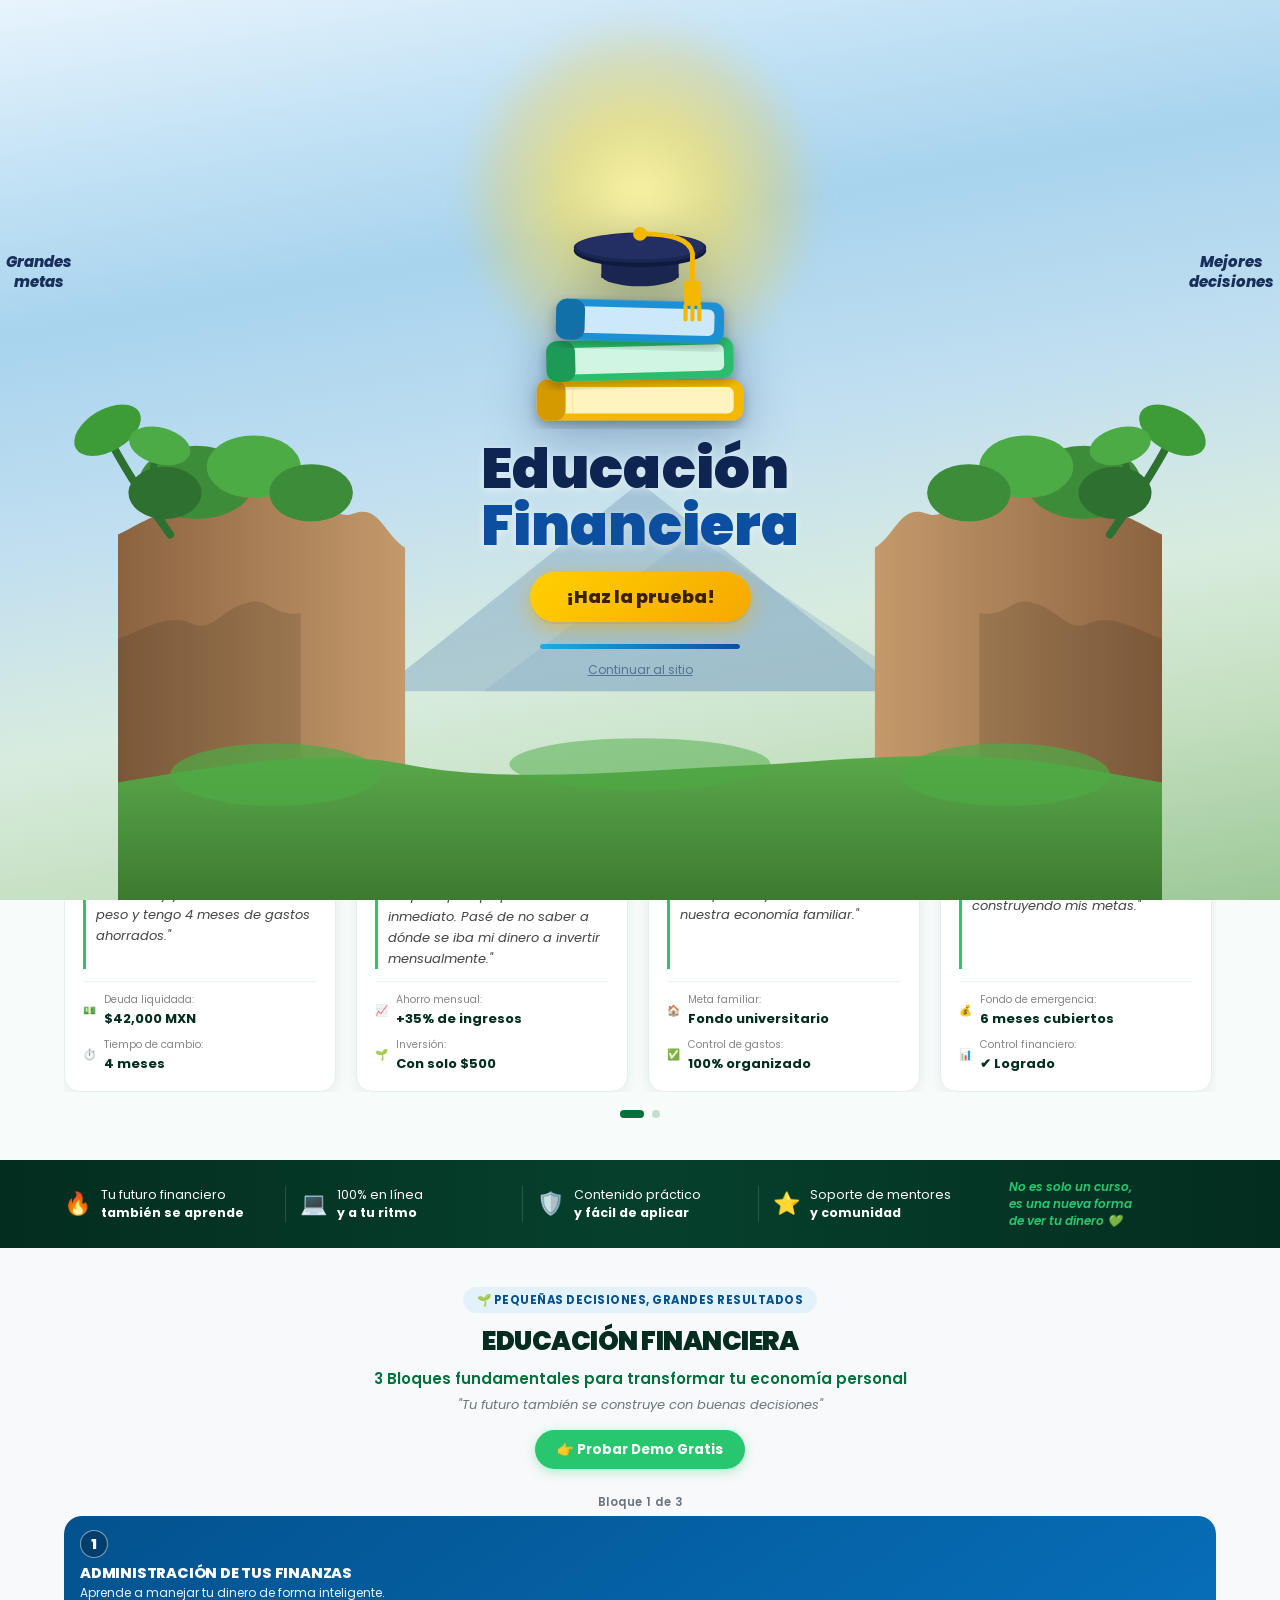
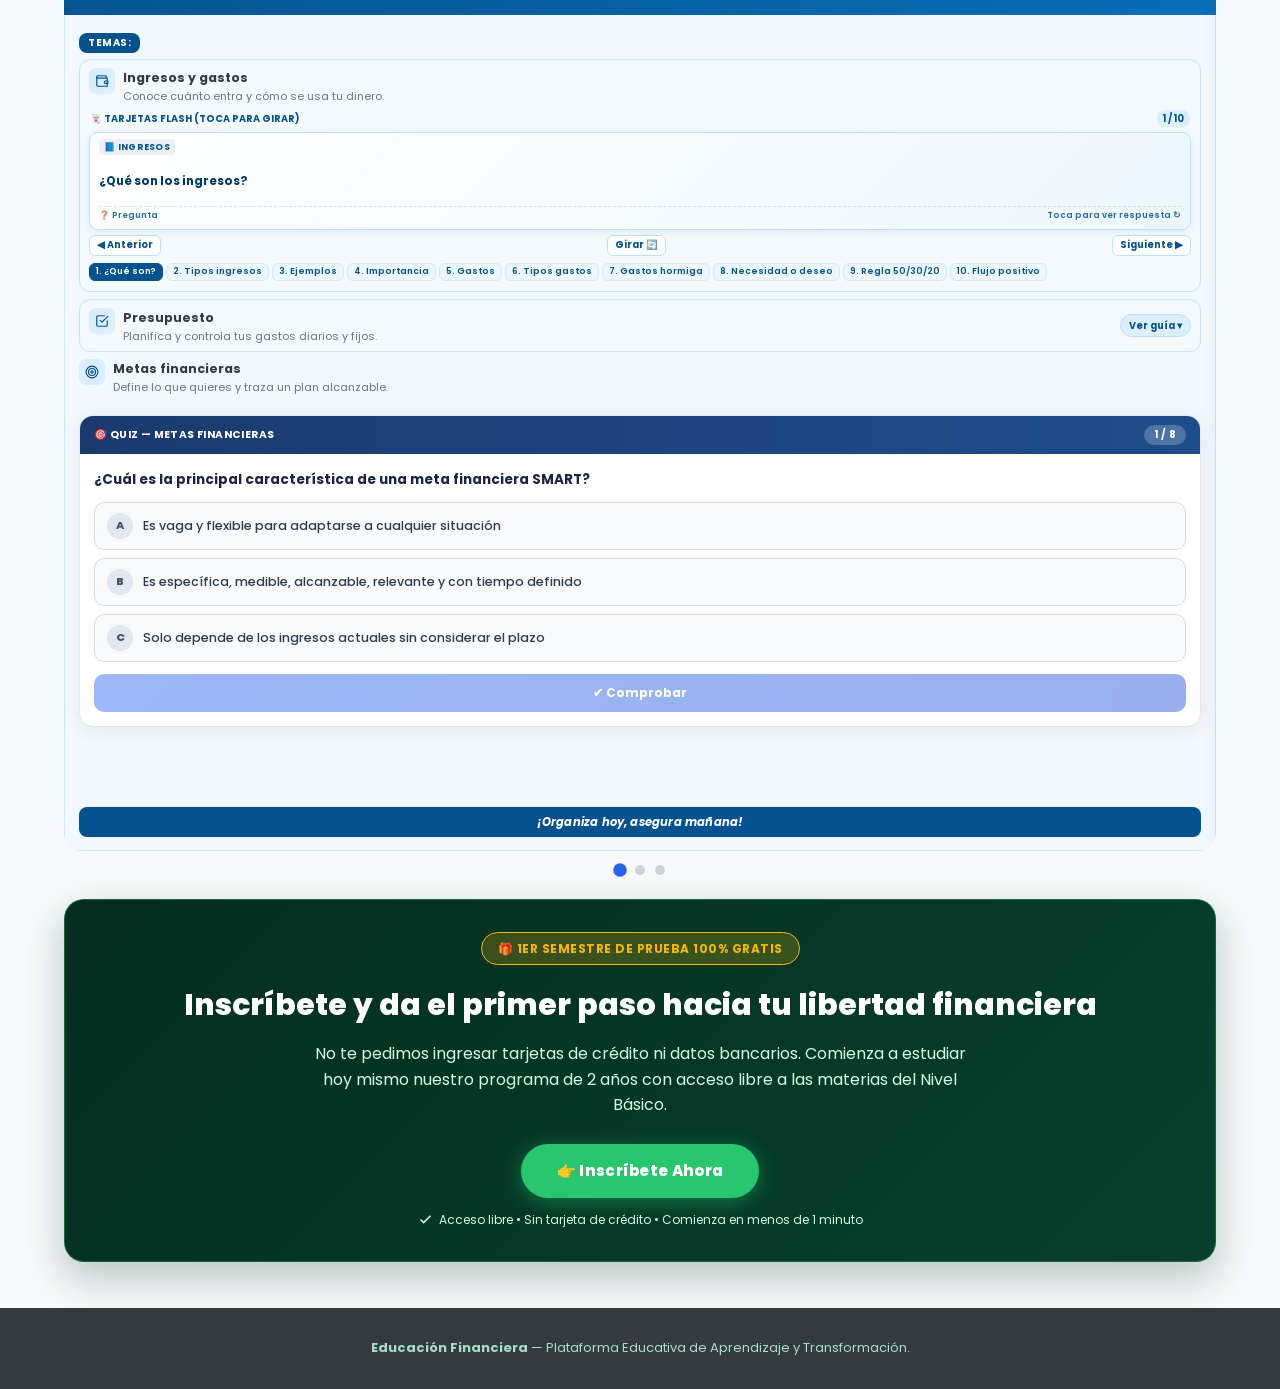
==== commit 694c25c1: "Merge branch 'master' of https://github.com/vivesalexa2020-alt/Escuela-financiera" ====
--- a/legacy/html/index.html
+++ b/legacy/html/index.html
@@ -995,18 +995,254 @@
       font-style: italic;
     }
 
+    /* ── PILLARS SLIDER ── */
+    .pillars-slider-wrapper {
+      position: relative;
+      overflow: hidden;
+      margin-bottom: 10px;
+      border-radius: 18px;
+    }
+
     .pillars-grid {
-      display: grid;
-      grid-template-columns: repeat(3, 1fr);
-      gap: 16px;
-      margin-bottom: 30px;
+      display: flex;
+      flex-direction: row;
+      gap: 0;
+      margin-bottom: 0;
       align-items: stretch;
+      transition: transform 0.55s cubic-bezier(0.4, 0, 0.2, 1);
+      will-change: transform;
+    }
+
+    .pillar-card {
+      min-width: 100%;
+      width: 100%;
+      flex-shrink: 0;
+    }
+
+    .pillar-dots {
+      display: flex;
+      justify-content: center;
+      align-items: center;
+      gap: 10px;
+      margin: 14px 0 24px;
+    }
+    .pillar-dot {
+      width: 10px;
+      height: 10px;
+      border-radius: 50%;
+      background: #d1d5db;
+      cursor: pointer;
+      transition: background 0.3s, transform 0.3s;
+      border: none;
+      padding: 0;
+    }
+    .pillar-dot.active {
+      background: #2563eb;
+      transform: scale(1.35);
+    }
+    .pillar-dot:nth-child(2).active { background: #16a34a; }
+    .pillar-dot:nth-child(3).active { background: #4f46e5; }
+
+    .pillar-completed-banner {
+      display: none;
+      align-items: center;
+      justify-content: space-between;
+      gap: 12px;
+      margin: 12px 14px 0;
+      padding: 12px 16px;
+      border-radius: 12px;
+      font-size: 13px;
+      font-weight: 600;
+      animation: slideUpBanner 0.45s ease both;
+    }
+    @keyframes slideUpBanner {
+      from { opacity: 0; transform: translateY(10px); }
+      to   { opacity: 1; transform: translateY(0); }
+    }
+    .pillar-card.pillar-blue  .pillar-completed-banner { background: #dbeafe; color: #1e40af; }
+    .pillar-card.pillar-green .pillar-completed-banner { background: #dcfce7; color: #15803d; }
+    .pillar-completed-banner .completed-text { display: flex; align-items: center; gap: 8px; }
+    .btn-next-pillar {
+      white-space: nowrap;
+      padding: 7px 16px;
+      border-radius: 30px;
+      border: none;
+      font-size: 12px;
+      font-weight: 700;
+      cursor: pointer;
+      transition: transform 0.2s, box-shadow 0.2s;
+    }
+    .btn-next-pillar:hover { transform: translateY(-1px); box-shadow: 0 4px 12px rgba(0,0,0,0.15); }
+    .pillar-card.pillar-blue  .btn-next-pillar { background: #2563eb; color: #fff; }
+    .pillar-card.pillar-green .btn-next-pillar { background: #16a34a; color: #fff; }
+
+    .pillar-final-msg {
+      display: none;
+      flex-direction: column;
+      align-items: center;
+      text-align: center;
+      gap: 6px;
+      margin: 12px 14px 0;
+      padding: 14px 16px;
+      border-radius: 12px;
+      background: #e0e7ff;
+      color: #3730a3;
+      font-size: 13px;
+      font-weight: 600;
+      animation: slideUpBanner 0.45s ease both;
+    }
+    .pillar-final-msg .final-big { font-size: 22px; }
+
+    /* ============================================================
+       TARJETA DE DEMO GRATUITA FINALIZADA (REEMPLAZA LAS 3 TABLAS)
+       ============================================================ */
+    .demo-fin-card {
+      background: linear-gradient(135deg, #06402d 0%, #032d1f 100%);
+      border: 2px solid #28C76F;
+      border-radius: 24px;
+      padding: 38px 24px;
+      margin: 16px auto 26px;
+      max-width: 860px;
+      color: #ffffff;
+      text-align: center;
+      box-shadow: 0 16px 40px rgba(6, 64, 45, 0.35);
+      animation: popIn 0.35s ease-out;
+    }
+    .demo-fin-card-inner {
+      display: flex;
+      flex-direction: column;
+      align-items: center;
+      max-width: 700px;
+      margin: 0 auto;
+    }
+    .demo-fin-badge {
+      display: inline-block;
+      background: rgba(245, 184, 0, 0.2);
+      border: 1.5px solid #F5B800;
+      color: #F5B800;
+      padding: 6px 18px;
+      border-radius: 30px;
+      font-size: 12px;
+      font-weight: 800;
+      letter-spacing: 0.8px;
+      margin-bottom: 14px;
+    }
+    .demo-fin-title {
+      font-size: 24px;
+      font-weight: 800;
+      color: #ffffff;
+      margin: 8px 0 12px;
+      line-height: 1.3;
+    }
+    .demo-fin-pills {
+      display: flex;
+      flex-wrap: wrap;
+      gap: 8px;
+      justify-content: center;
+      margin-bottom: 16px;
+    }
+    .df-pill {
+      background: rgba(255, 255, 255, 0.12);
+      border: 1px solid rgba(255, 255, 255, 0.22);
+      color: #d1fae5;
+      font-size: 12px;
+      font-weight: 600;
+      padding: 5px 12px;
+      border-radius: 20px;
+    }
+    .demo-fin-desc {
+      font-size: 14px;
+      line-height: 1.6;
+      color: #d7f4e6;
+      margin-bottom: 22px;
+    }
+    .demo-fin-desc strong {
+      color: #F5B800;
+    }
+    .demo-fin-cta-box {
+      background: rgba(255, 255, 255, 0.08);
+      border: 1px solid rgba(255, 255, 255, 0.15);
+      border-radius: 18px;
+      padding: 20px 24px;
+      width: 100%;
+      max-width: 500px;
+      display: flex;
+      flex-direction: column;
+      align-items: center;
+      gap: 10px;
+    }
+    .btn-demo-fin-enroll {
+      background: #28C76F;
+      color: #ffffff;
+      font-size: 16px;
+      font-weight: 800;
+      padding: 13px 32px;
+      border-radius: 30px;
+      text-decoration: none;
+      box-shadow: 0 6px 20px rgba(40, 199, 111, 0.45);
+      transition: all 0.25s ease;
+      display: inline-flex;
+      align-items: center;
+      justify-content: center;
+      width: 100%;
+    }
+    .btn-demo-fin-enroll:hover {
+      background: #22ad60;
+      transform: translateY(-2px);
+      box-shadow: 0 8px 25px rgba(40, 199, 111, 0.6);
+      color: #ffffff;
+    }
+    .demo-fin-redirect-note {
+      font-size: 13px;
+      color: #F5B800;
+      font-weight: 600;
+    }
+    .btn-demo-fin-reset {
+      background: transparent;
+      border: none;
+      color: #a7dfc6;
+      font-size: 11.5px;
+      text-decoration: underline;
+      cursor: pointer;
+      opacity: 0.75;
+      transition: opacity 0.2s;
+    }
+    .btn-demo-fin-reset:hover {
+      opacity: 1;
+      color: #ffffff;
+    }
+    .btn-finish-demo-trigger {
+      background: linear-gradient(135deg, #F5B800 0%, #e09800 100%);
+      color: #06402d;
+      font-weight: 800;
+      font-size: 13px;
+      padding: 10px 22px;
+      border-radius: 30px;
+      border: none;
+      cursor: pointer;
+      box-shadow: 0 4px 14px rgba(245, 184, 0, 0.35);
+      transition: all 0.2s;
+      display: inline-flex;
+      align-items: center;
+      gap: 6px;
+    }
+    .btn-finish-demo-trigger:hover {
+      background: #dba400;
+      transform: translateY(-2px);
+      box-shadow: 0 6px 18px rgba(245, 184, 0, 0.5);
+    }
+
+    .pillar-progress-label {
+      text-align: center;
+      font-size: 11.5px;
+      font-weight: 600;
+      color: #6b7280;
+      letter-spacing: 0.5px;
+      margin-bottom: 4px;
     }
 
     @media (max-width: 960px) {
-      .pillars-grid {
-        grid-template-columns: 1fr;
-      }
+      .pillars-grid { flex-direction: row; }
     }
 
     .pillar-card {
@@ -1015,13 +1251,10 @@
       display: flex;
       flex-direction: column;
       box-shadow: 0 6px 18px rgba(0, 0, 0, 0.06);
-      transition: transform 0.25s ease, box-shadow 0.25s ease;
+      min-width: 100%;
+      width: 100%;
+      flex-shrink: 0;
       background: #ffffff;
-    }
-
-    .pillar-card:hover {
-      transform: translateY(-4px);
-      box-shadow: 0 12px 28px rgba(0, 0, 0, 0.11);
     }
 
     /* HEADER DE CADA TARJETA */
@@ -3257,6 +3490,8 @@
           </div>
         </div>
 
+        <p class="pillar-progress-label" id="pillarProgressLabel">Bloque 1 de 3</p>
+        <div class="pillars-slider-wrapper" id="pillarsSliderWrapper">
         <div class="pillars-grid" id="tabla-pilares" style="scroll-margin-top: 90px;">
 
           <!-- BLOQUE 1: ADMINISTRACIÓN DE TUS FINANZAS (AZUL) -->
@@ -3423,6 +3658,11 @@
                 </div>
               </div>
 
+              <!-- Banner completado tabla 1 -->
+              <div class="pillar-completed-banner" id="completedBanner0">
+                <span class="completed-text">✅ <span>¡Bloque completado! Pasa al siguiente.</span></span>
+                <button class="btn-next-pillar" onclick="goToPillar(1)">Siguiente ▶</button>
+              </div>
               <div class="pillar-bottom-banner">
                 ¡Organiza hoy, asegura mañana!
               </div>
@@ -3597,6 +3837,11 @@
                 </div>
               </div>
 
+              <!-- Banner completado tabla 2 -->
+              <div class="pillar-completed-banner" id="completedBanner1">
+                <span class="completed-text">✅ <span>¡Bloque completado! Pasa al siguiente.</span></span>
+                <button class="btn-next-pillar" onclick="goToPillar(2)">Siguiente ▶</button>
+              </div>
               <div class="pillar-bottom-banner">
                 Ahorra, invierte, crece.
               </div>
@@ -3767,12 +4012,58 @@
                 </div>
               </div>
 
+              <!-- Mensaje final tabla 3 -->
+              <div class="pillar-final-msg" id="pillarFinalMsg">
+                <span class="final-big">🎉</span>
+                <strong>¡Completaste las 3 secciones!</strong>
+                <span>Ya conoces los pilares de la educación financiera. ¡Inscríbete para continuar!</span>
+              </div>
+              <div style="margin: 12px 14px 6px; text-align: center;">
+                <button type="button" class="btn-finish-demo-trigger" onclick="finalizarDemoGratis()">
+                  🏁 Terminar Demo Gratis e Inscribirme →
+                </button>
+              </div>
               <div class="pillar-bottom-banner">
                 El buen crédito también es libertad.
               </div>
             </div>
           </div>
 
+        </div>
+        </div><!-- /pillars-slider-wrapper -->
+
+        <!-- TARJETA DEMO CONCLUIDA (SE MUESTRA AL TERMINAR LAS 3 TABLAS Y OCULTARLAS) -->
+        <div class="demo-fin-card" id="demoFinCard" style="display: none;">
+          <div class="demo-fin-card-inner">
+            <div class="demo-fin-badge">🏁 DEMO GRATUITA CONCLUIDA</div>
+            <div style="font-size: 46px; margin-bottom: 6px;">🎓</div>
+            <h3 class="demo-fin-title">¡Has completado la revisión de las 3 tablas de prueba!</h3>
+            <div class="demo-fin-pills">
+              <span class="df-pill">✅ 1. Administración de Finanzas</span>
+              <span class="df-pill">✅ 2. Ahorro e Inversión</span>
+              <span class="df-pill">✅ 3. Uso Responsable del Crédito</span>
+            </div>
+            <p class="demo-fin-desc">
+              Tu periodo de demostración gratuita ha terminado y <strong>las 3 tablas de prueba han sido retiradas</strong>. Ahora que conoces las bases, da el paso definitivo e <strong>inscríbete sin costo</strong> para desbloquear tu Semestre 1 completo de la carrera de 2 años sin ingresar tarjetas de crédito.
+            </p>
+            <div class="demo-fin-cta-box">
+              <a href="reticula.html" class="btn-demo-fin-enroll" id="btnDemoFinEnroll">
+                <span>👉 Ir a Inscribirme Ahora (100% Gratis)</span>
+              </a>
+              <div class="demo-fin-redirect-note" id="demoRedirectNotice">
+                ⏳ Redirigiendo a tu inscripción en <strong id="demoCountdownSecs">3</strong> segundos...
+              </div>
+            </div>
+            <div style="margin-top: 14px;">
+              <button type="button" class="btn-demo-fin-reset" onclick="reiniciarDemoTest()">↺ Volver a abrir tablas (modo prueba)</button>
+            </div>
+          </div>
+        </div>
+
+        <div class="pillar-dots" id="pillarDots">
+          <button class="pillar-dot active" onclick="goToPillar(0)" title="Administración de Finanzas"></button>
+          <button class="pillar-dot" onclick="goToPillar(1)" title="Ahorro e Inversión"></button>
+          <button class="pillar-dot" onclick="goToPillar(2)" title="Uso Responsable del Crédito"></button>
         </div>
 
         <!-- MÁS BAJITO: SECCIÓN PARA INSCRIBIRSE CON EL BOTÓN FINAL PARA INICIAR DEMO GRATIS -->
@@ -4696,6 +4987,44 @@
     })();
 
     // ══════════════════════════════════════════════════════════
+    // SLIDER DE PILARES (Probar Demo Gratis)
+    // ══════════════════════════════════════════════════════════
+    (function() {
+      var currentPillar = 0;
+      var totalPillars  = 3;
+      var grid  = document.getElementById('tabla-pilares');
+      var dots  = document.querySelectorAll('#pillarDots .pillar-dot');
+      var label = document.getElementById('pillarProgressLabel');
+      var labels = ['Bloque 1 de 3', 'Bloque 2 de 3', 'Bloque 3 de 3'];
+
+      function updateSlider(idx) {
+        currentPillar = idx;
+        grid.style.transform = 'translateX(-' + (idx * 100) + '%)';
+        dots.forEach(function(d, i) {
+          d.classList.toggle('active', i === idx);
+        });
+        if (label) label.textContent = labels[idx] || '';
+      }
+
+      // Exponer globalmente
+      window.goToPillar = function(idx) {
+        if (idx < 0 || idx >= totalPillars) return;
+        updateSlider(idx);
+        // Scroll suave al slider
+        var wrapper = document.getElementById('pillarsSliderWrapper');
+        if (wrapper) {
+          wrapper.scrollIntoView({ behavior: 'smooth', block: 'nearest' });
+        }
+      };
+
+      // Guardar referencia al índice para cada quiz
+      window._pillarQuizMap = {
+        'quizMetas':   0,   // quiz de tabla 1 -> completar -> ir a tabla 2
+        'quizInteres': 1,   // quiz de tabla 2 -> completar -> ir a tabla 3
+        'quizDeuda':   2    // quiz de tabla 3 -> completar -> mostrar mensaje final
+      };
+    })();
+    // ══════════════════════════════════════════════════════════
     // MOTOR DE QUIZ — función genérica reutilizable
     // ══════════════════════════════════════════════════════════
     function buildQuiz(cfg) {
@@ -4795,6 +5124,10 @@
             ? 'Buen esfuerzo. Repasa los conceptos y vuelve a intentarlo. 💪'
             : 'Sigue practicando, cada intento te acerca al dominio del tema. 📚';
         document.getElementById(cfg.id + 'Msg').textContent = msg;
+        // Disparar callback del slider al completar quiz
+        if (typeof cfg.onComplete === 'function') {
+          setTimeout(cfg.onComplete, 1800);
+        }
       }
 
       function hideFeedback() {
@@ -4814,6 +5147,11 @@
     // ══════════════════════════════════════════════════════════
     buildQuiz({
       id: 'quizMetas', suffix: 'Metas',
+      onComplete: function() {
+        var banner = document.getElementById('completedBanner0');
+        if (banner) { banner.style.display = 'flex'; }
+        setTimeout(function() { window.goToPillar(1); }, 2500);
+      },
       questions: [
         {
           q: '¿Cuál es la principal característica de una meta financiera SMART?',
@@ -4871,6 +5209,11 @@
     // ══════════════════════════════════════════════════════════
     buildQuiz({
       id: 'quizInteres', suffix: 'Interes',
+      onComplete: function() {
+        var banner = document.getElementById('completedBanner1');
+        if (banner) { banner.style.display = 'flex'; }
+        setTimeout(function() { window.goToPillar(2); }, 2500);
+      },
       questions: [
         {
           q: '¿Qué es el interés compuesto?',
@@ -4928,6 +5271,15 @@
     // ══════════════════════════════════════════════════════════
     buildQuiz({
       id: 'quizDeuda', suffix: 'Deuda',
+      onComplete: function() {
+        var finalMsg = document.getElementById('pillarFinalMsg');
+        if (finalMsg) { finalMsg.style.display = 'flex'; }
+        setTimeout(function() {
+          if (typeof window.finalizarDemoGratis === 'function') {
+            window.finalizarDemoGratis();
+          }
+        }, 1200);
+      },
       questions: [
         {
           q: '¿Qué se considera sobreendeudamiento?',
@@ -5066,6 +5418,112 @@
       }
     })();
   </script>
+
+  <!-- SCRIPT PARA GESTIÓN DE FINALIZACIÓN DE DEMO DE LAS 3 TABLAS -->
+  <script>
+    window.finalizarDemoGratis = function() {
+      try {
+        localStorage.setItem('demo_pilares_finalizada', 'true');
+      } catch(e) {}
+
+      var wrapper = document.getElementById('pillarsSliderWrapper');
+      var dots    = document.getElementById('pillarDots');
+      var label   = document.getElementById('pillarProgressLabel');
+      var card    = document.getElementById('demoFinCard');
+      var btnTop  = document.querySelector('.btn-demo-cta');
+
+      // Se quitan de inmediato de la página las 3 tablas de demostración
+      if (wrapper) {
+        wrapper.style.transition = 'opacity 0.4s ease, transform 0.4s ease';
+        wrapper.style.opacity = '0';
+        wrapper.style.transform = 'scale(0.98)';
+        setTimeout(function() { wrapper.style.display = 'none'; }, 420);
+      }
+      if (dots)  { dots.style.display  = 'none'; }
+      if (label) { label.style.display = 'none'; }
+
+      if (btnTop) {
+        btnTop.innerHTML = '<span>✅ Demo Concluida • Inscríbete</span>';
+        btnTop.href = 'reticula.html';
+      }
+
+      if (card) {
+        card.style.display = 'block';
+        card.style.opacity = '0';
+        card.style.transition = 'opacity 0.5s ease';
+        setTimeout(function() {
+          card.style.opacity = '1';
+          card.scrollIntoView({ behavior: 'smooth', block: 'center' });
+        }, 200);
+      }
+
+      // Cuenta regresiva visible de 3 segundos para redirigir automáticamente a la inscripción
+      var count = 3;
+      var counterEl = document.getElementById('demoCountdownSecs');
+      if (window._demoRedirectTimer) clearInterval(window._demoRedirectTimer);
+      window._demoRedirectTimer = setInterval(function() {
+        count--;
+        if (counterEl) { counterEl.textContent = count; }
+        if (count <= 0) {
+          clearInterval(window._demoRedirectTimer);
+          window.location.href = 'reticula.html';
+        }
+      }, 1000);
+    };
+
+    window.reiniciarDemoTest = function() {
+      try {
+        localStorage.removeItem('demo_pilares_finalizada');
+      } catch(e) {}
+      if (window._demoRedirectTimer) clearInterval(window._demoRedirectTimer);
+      var wrapper = document.getElementById('pillarsSliderWrapper');
+      var dots    = document.getElementById('pillarDots');
+      var label   = document.getElementById('pillarProgressLabel');
+      var card    = document.getElementById('demoFinCard');
+      var btnTop  = document.querySelector('.btn-demo-cta');
+      if (wrapper) {
+        wrapper.style.display = '';
+        wrapper.style.opacity = '1';
+        wrapper.style.transform = 'none';
+      }
+      if (dots)  { dots.style.display  = ''; }
+      if (label) { label.style.display = ''; }
+      if (card)  { card.style.display  = 'none'; }
+      if (btnTop) {
+        btnTop.innerHTML = '<span>👉 Probar Demo Gratis</span>';
+        btnTop.href = '#tabla-pilares';
+      }
+      if (window.goToPillar) { window.goToPillar(0); }
+    };
+
+    // Al cargar la página: si ya completó la demo previamente, mantener las 3 tablas quitadas
+    (function checkDemoPrevia() {
+      try {
+        if (localStorage.getItem('demo_pilares_finalizada') === 'true') {
+          var wrapper = document.getElementById('pillarsSliderWrapper');
+          var dots    = document.getElementById('pillarDots');
+          var label   = document.getElementById('pillarProgressLabel');
+          var card    = document.getElementById('demoFinCard');
+          var redirectNotice = document.getElementById('demoRedirectNotice');
+          var btnTop  = document.querySelector('.btn-demo-cta');
+
+          if (wrapper) wrapper.style.display = 'none';
+          if (dots)  dots.style.display  = 'none';
+          if (label) label.style.display = 'none';
+          if (btnTop) {
+            btnTop.innerHTML = '<span>✅ Demo Concluida • Inscríbete</span>';
+            btnTop.href = 'reticula.html';
+          }
+          if (card) {
+            card.style.display = 'block';
+            if (redirectNotice) {
+              redirectNotice.innerHTML = '<span>Tu demo gratuita ya ha finalizado. Haz clic en el botón verde para inscribirte.</span>';
+            }
+          }
+        }
+      } catch(e) {}
+    })();
+  </script>
 </body>
 </html>
 
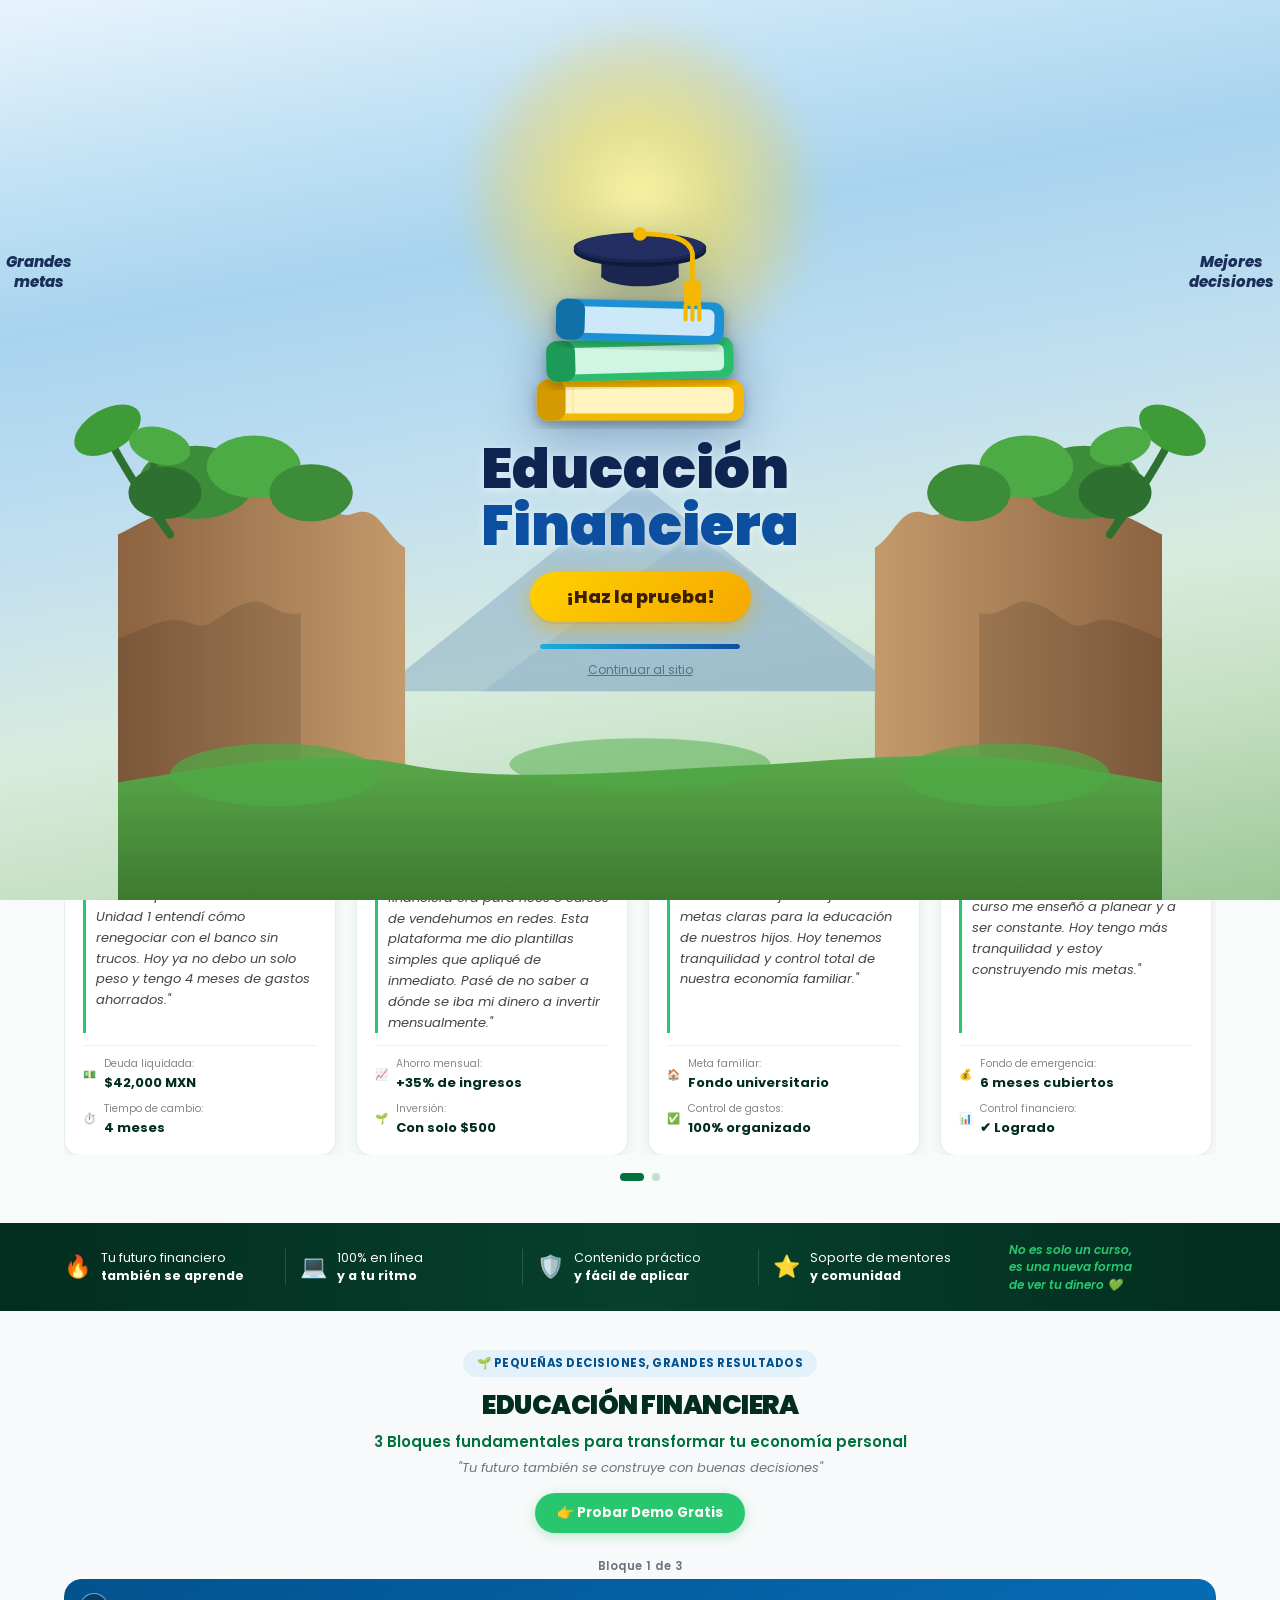
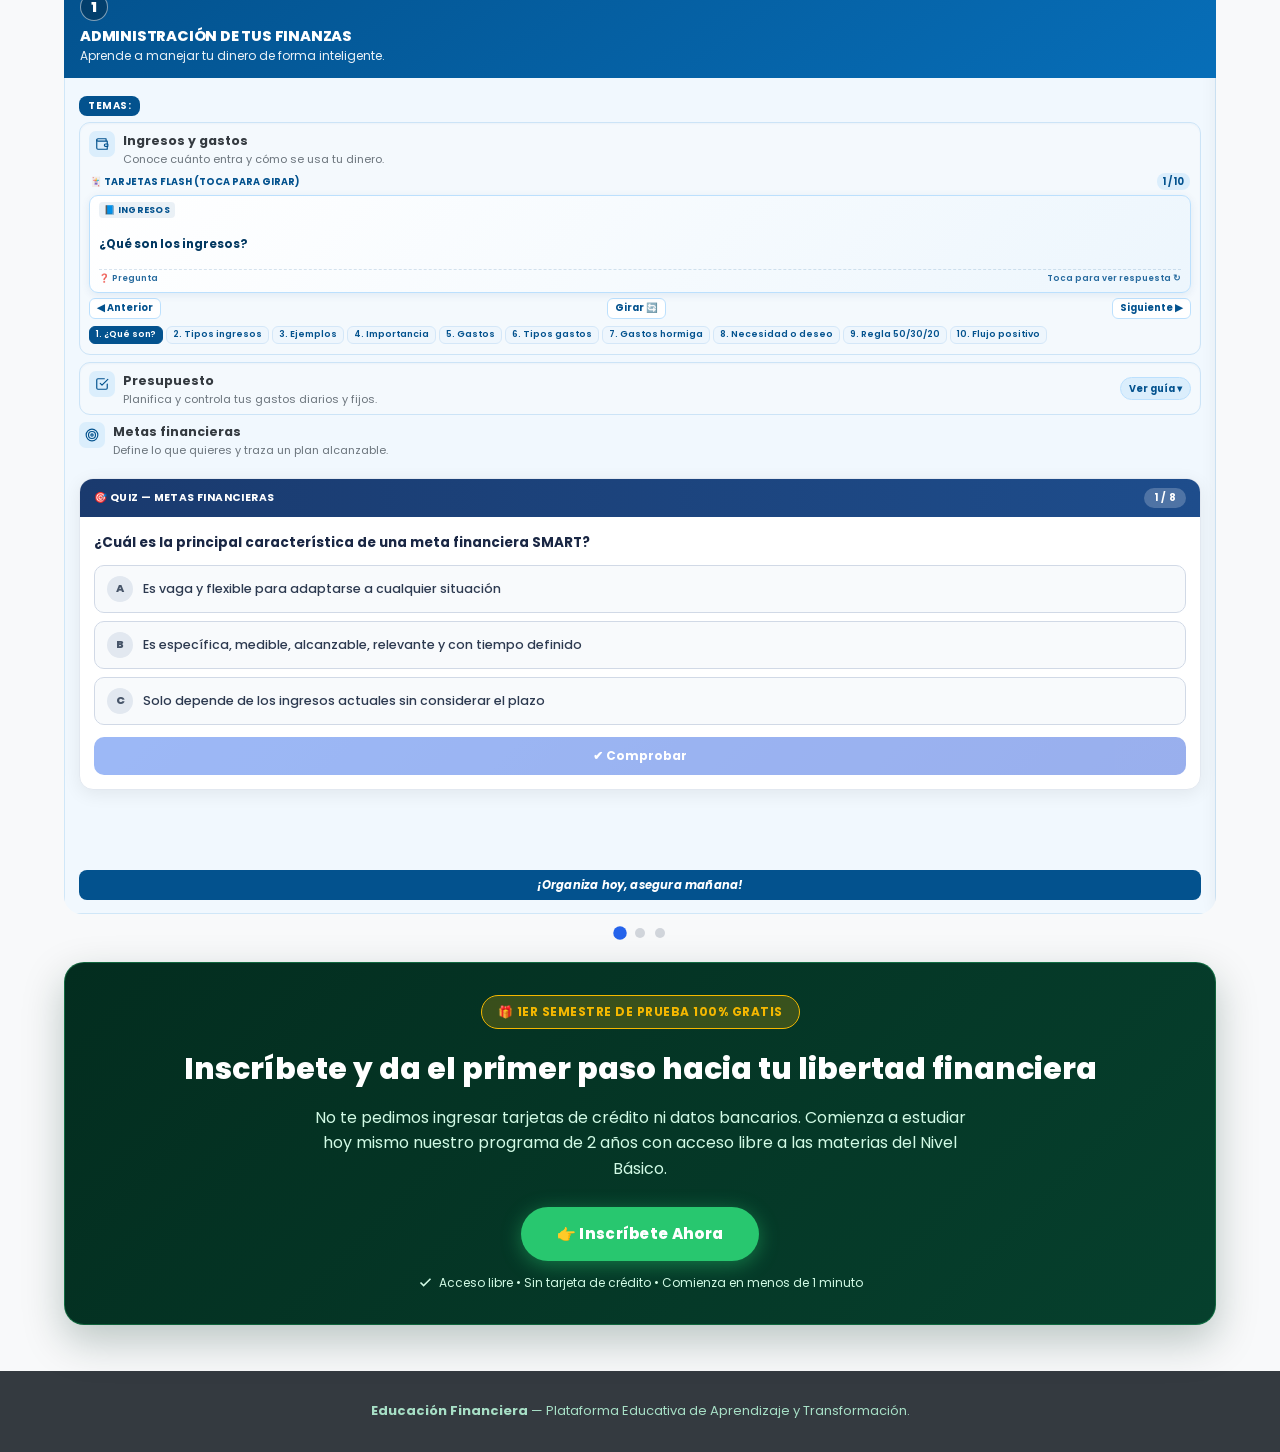
==== commit 6ef6b2ca: "feat(hero): adaptar interfaz a mockup con animaciones y responsive" ====
--- a/legacy/html/index.html
+++ b/legacy/html/index.html
@@ -182,95 +182,1134 @@
     }
 
     /* ============================================================
-       1. HERO SUPERIOR: HISTORIAS DE ÉXITO REALES (CERO FASTIDIO)
+       1. HERO SUPERIOR Y TOPBAR ADAPTADOS (CON ANIMACIONES Y RESPONSIVE)
+       ============================================================ */
+
+    /* Topbar Header Hero */
+    .hero-header-bar {
+      background: #042e20 !important;
+      border-bottom: 1px solid rgba(40, 199, 111, 0.2) !important;
+      position: sticky;
+      top: 0;
+      z-index: 100;
+      box-shadow: 0 4px 20px rgba(0, 0, 0, 0.25);
+    }
+
+    .hero-nav-wrap {
+      display: flex;
+      align-items: center;
+      justify-content: space-between;
+      height: 72px;
+      gap: 16px;
+      position: relative;
+    }
+
+    .hero-brand {
+      display: flex;
+      align-items: center;
+      gap: 12px;
+      font-weight: 700;
+      font-size: 18px;
+      color: #ffffff;
+      text-decoration: none;
+      flex-shrink: 0;
+      transition: transform 0.2s ease;
+    }
+
+    .hero-brand:hover {
+      transform: scale(1.02);
+    }
+
+    .hero-brand strong {
+      color: #ffffff;
+    }
+
+    /* Badge central superior */
+    .header-center-pill {
+      display: flex;
+      align-items: center;
+      justify-content: center;
+      flex: 1;
+    }
+
+    .hero-top-badge {
+      display: inline-flex;
+      align-items: center;
+      gap: 6px;
+      background: rgba(245, 184, 0, 0.14);
+      border: 1px solid rgba(245, 184, 0, 0.6);
+      color: #F7C948;
+      font-size: 12.5px;
+      font-weight: 700;
+      letter-spacing: 0.6px;
+      padding: 6px 18px;
+      border-radius: 24px;
+      box-shadow: 0 0 14px rgba(245, 184, 0, 0.25);
+      white-space: nowrap;
+      backdrop-filter: blur(8px);
+      transition: all 0.3s ease;
+      animation: badgeGlowPulse 4s infinite alternate;
+    }
+
+    @keyframes badgeGlowPulse {
+      0% { box-shadow: 0 0 10px rgba(245, 184, 0, 0.2); }
+      100% { box-shadow: 0 0 20px rgba(245, 184, 0, 0.45); border-color: rgba(255, 230, 100, 0.85); }
+    }
+
+    /* Botón hamburguesa móvil */
+    .hero-mobile-toggle {
+      display: none;
+      background: transparent;
+      border: 1px solid rgba(40, 199, 111, 0.35);
+      border-radius: 8px;
+      width: 42px;
+      height: 42px;
+      flex-direction: column;
+      align-items: center;
+      justify-content: center;
+      gap: 5px;
+      cursor: pointer;
+      padding: 0;
+      transition: all 0.25s ease;
+      z-index: 101;
+    }
+
+    .hero-mobile-toggle .h-bar {
+      display: block;
+      width: 22px;
+      height: 2.5px;
+      background: #FFE585;
+      border-radius: 3px;
+      transition: transform 0.3s ease, opacity 0.3s ease, background 0.3s ease;
+    }
+
+    .hero-mobile-toggle:hover {
+      background: rgba(40, 199, 111, 0.15);
+      border-color: rgba(245, 184, 0, 0.7);
+    }
+
+    .hero-mobile-toggle.is-active .h-bar:nth-child(1) {
+      transform: translateY(7.5px) rotate(45deg);
+      background: #28C76F;
+    }
+    .hero-mobile-toggle.is-active .h-bar:nth-child(2) {
+      opacity: 0;
+    }
+    .hero-mobile-toggle.is-active .h-bar:nth-child(3) {
+      transform: translateY(-7.5px) rotate(-45deg);
+      background: #28C76F;
+    }
+
+    /* Menú de navegación */
+    .hero-nav-menu {
+      display: flex;
+      align-items: center;
+      gap: 10px;
+      font-size: 14.5px;
+      font-weight: 500;
+    }
+
+    .mobile-only-badge {
+      display: none;
+    }
+
+    .hero-nav-item {
+      color: #d6ede1;
+      text-decoration: none;
+      padding: 4px 6px;
+      transition: color 0.2s ease, text-shadow 0.2s ease, transform 0.2s ease;
+      position: relative;
+    }
+
+    .hero-nav-item:hover,
+    .hero-nav-item.active {
+      color: #ffffff;
+      text-shadow: 0 0 10px rgba(40, 199, 111, 0.7);
+    }
+
+    .hero-nav-sep {
+      color: rgba(255, 255, 255, 0.25);
+      font-size: 13px;
+      user-select: none;
+    }
+
+    /* ============================================================
+       SECCIÓN HERO SUPERIOR (HISTORIAS DE ÉXITO / TRANSFORMACIÓN)
        ============================================================ */
     .success-hero-section {
-      background: linear-gradient(135deg, #032d1f 0%, #06402d 40%, #0a4d35 70%, #032d1f 100%);
-      color: #fff;
-      padding: 48px 0 56px;
+      position: relative;
+      background: radial-gradient(ellipse 95% 70% at 50% 25%, #084c35 0%, #042e20 50%, #021a12 100%);
+      color: #ffffff;
+      padding: 44px 0 58px;
+      overflow: hidden;
+      min-height: 440px;
+    }
+
+    /* Resplandor ambiental de fondo */
+    .hero-ambient-glow {
+      position: absolute;
+      top: 0;
+      left: 0;
+      right: 0;
+      bottom: 0;
+      background: radial-gradient(circle at 50% 15%, rgba(40, 199, 111, 0.15) 0%, transparent 65%);
+      pointer-events: none;
+      animation: ambientBreathe 6s ease-in-out infinite alternate;
+    }
+
+    @keyframes ambientBreathe {
+      0% { opacity: 0.6; }
+      100% { opacity: 1; }
+    }
+
+    /* Cinta de luz transversal con animación de flujo */
+    .hero-light-wave {
+      position: absolute;
+      top: 32%;
+      left: 0;
+      width: 100%;
+      height: 280px;
+      pointer-events: none;
+      z-index: 1;
+    }
+
+    .wave-glow-path {
+      animation: waveGlowPulse 4s ease-in-out infinite alternate;
+    }
+
+    @keyframes waveGlowPulse {
+      0% { opacity: 0.45; stroke-width: 44px; }
+      50% { opacity: 0.85; stroke-width: 52px; }
+      100% { opacity: 0.45; stroke-width: 44px; }
+    }
+
+    .wave-core-path {
+      stroke-dasharray: 2000;
+      stroke-dashoffset: 2000;
+      animation: waveDraw 2.5s ease-out forwards;
+    }
+
+    @keyframes waveDraw {
+      to { stroke-dashoffset: 0; }
+    }
+
+    /* Decoraciones flotantes izquierda (Globo, monedas, lingote) */
+    .hero-floating-left {
+      position: absolute;
+      top: 25px;
+      left: 2%;
+      width: 200px;
+      height: 360px;
+      pointer-events: none;
+      z-index: 2;
+    }
+
+    .floating-globe-wrap {
+      position: absolute;
+      top: 15px;
+      left: 10px;
+      filter: drop-shadow(0 10px 25px rgba(0, 0, 0, 0.55));
+      animation: floatGlobe3D 6.5s ease-in-out infinite alternate;
+    }
+
+    @keyframes floatGlobe3D {
+      0% { transform: translateY(0px) rotate(0deg); }
+      50% { transform: translateY(-12px) rotate(2deg); }
+      100% { transform: translateY(0px) rotate(0deg); }
+    }
+
+    .globe-rim-pulse {
+      animation: globeRimPulse 3s ease-in-out infinite alternate;
+    }
+
+    @keyframes globeRimPulse {
+      0% { opacity: 0.4; stroke-width: 1.2; }
+      100% { opacity: 0.9; stroke-width: 2.2; }
+    }
+
+    .floating-coin-1 {
+      position: absolute;
+      top: 110px;
+      left: 100px;
+      filter: drop-shadow(0 4px 10px rgba(0, 0, 0, 0.4));
+      animation: coinTumble1 4.5s ease-in-out infinite alternate-reverse;
+    }
+
+    @keyframes coinTumble1 {
+      0% { transform: translateY(0px) rotate(0deg) scale(1); }
+      50% { transform: translateY(-10px) rotate(-6deg) scale(1.06); }
+      100% { transform: translateY(0px) rotate(0deg) scale(1); }
+    }
+
+    .floating-coin-2 {
+      position: absolute;
+      top: 175px;
+      left: 45px;
+      filter: drop-shadow(0 4px 10px rgba(0, 0, 0, 0.4));
+      animation: coinTumble2 5.5s ease-in-out 0.8s infinite alternate;
+    }
+
+    @keyframes coinTumble2 {
+      0% { transform: translateY(0px) rotate(0deg); }
+      50% { transform: translateY(9px) rotate(8deg); }
+      100% { transform: translateY(0px) rotate(0deg); }
+    }
+
+    .floating-gold-bar {
+      position: absolute;
+      top: 195px;
+      left: 100px;
+      filter: drop-shadow(0 8px 16px rgba(0, 0, 0, 0.55));
+      animation: ingotFloat 6s ease-in-out 0.4s infinite alternate-reverse;
+    }
+
+    @keyframes ingotFloat {
+      0% { transform: translateY(0px) rotate(0deg); }
+      50% { transform: translateY(-8px) rotate(-2deg); }
+      100% { transform: translateY(0px) rotate(0deg); }
+    }
+
+    /* Decoraciones flotantes derecha (Flecha, estrellas, medalla) */
+    .hero-floating-right {
+      position: absolute;
+      top: 20px;
+      right: 2%;
+      width: 210px;
+      height: 360px;
+      pointer-events: none;
+      z-index: 2;
+    }
+
+    .floating-growth-arrow {
+      position: absolute;
+      top: 75px;
+      right: 125px;
+      filter: drop-shadow(0 4px 14px rgba(245, 184, 0, 0.5));
+      animation: arrowFloatPulse 3s ease-in-out infinite alternate;
+    }
+
+    @keyframes arrowFloatPulse {
+      0% { transform: translate(0, 0); opacity: 0.85; }
+      100% { transform: translate(4px, -6px); opacity: 1; filter: drop-shadow(0 0 16px rgba(245, 184, 0, 0.85)); }
+    }
+
+    .arrow-path-anim {
+      stroke-dasharray: 100;
+      animation: dashFlow 2.5s ease-in-out infinite;
+    }
+
+    @keyframes dashFlow {
+      0% { stroke-dashoffset: 100; }
+      100% { stroke-dashoffset: 0; }
+    }
+
+    .hero-star {
+      position: absolute;
+      color: #FFE680;
+      text-shadow: 0 0 10px #F5B800, 0 0 20px #F5B800;
+      animation: starSparkle 2.6s ease-in-out infinite alternate;
+      line-height: 1;
+    }
+
+    .star-s1 { top: 70px; right: 115px; font-size: 20px; animation-delay: 0.1s; }
+    .star-s2 { top: 92px; right: 95px; font-size: 14px; animation-delay: 0.9s; }
+    .star-s3 { top: 58px; right: 145px; font-size: 16px; animation-delay: 0.5s; }
+
+    @keyframes starSparkle {
+      0% { opacity: 0.35; transform: scale(0.8) rotate(0deg); }
+      50% { opacity: 1; transform: scale(1.25) rotate(45deg); filter: drop-shadow(0 0 8px #FFD700); }
+      100% { opacity: 0.35; transform: scale(0.8) rotate(0deg); }
+    }
+
+    .floating-coin-3 {
+      position: absolute;
+      top: 130px;
+      right: 120px;
+      filter: drop-shadow(0 4px 10px rgba(0, 0, 0, 0.4));
+      animation: coinTumble1 5s ease-in-out 0.6s infinite alternate;
+    }
+
+    .floating-medal-wrap {
+      position: absolute;
+      top: 10px;
+      right: 10px;
+      filter: drop-shadow(0 12px 30px rgba(0, 0, 0, 0.55));
+      animation: medalFloatLevitate 7s ease-in-out 0.2s infinite alternate;
+    }
+
+    @keyframes medalFloatLevitate {
+      0% { transform: translateY(0px) rotate(0deg); }
+      50% { transform: translateY(-11px) rotate(-2deg); filter: drop-shadow(0 18px 36px rgba(0, 0, 0, 0.65)) drop-shadow(0 0 25px rgba(245, 184, 0, 0.55)); }
+      100% { transform: translateY(0px) rotate(0deg); }
+    }
+
+    .medal-rosette-group {
+      animation: medalRosetteSheen 4.5s ease-in-out infinite alternate;
+    }
+
+    @keyframes medalRosetteSheen {
+      0% { opacity: 0.95; }
+      100% { opacity: 1; filter: drop-shadow(0 0 10px rgba(255, 240, 160, 0.7)); }
+    }
+
+    /* Contenido Principal Hero */
+    .hero-content-container {
+      position: relative;
+      z-index: 3;
+      max-width: 1140px;
+      margin: 0 auto;
+      padding: 0 20px;
+    }
+
+    .hero-fade-in-entry {
+      animation: heroFadeSlideUp 0.7s cubic-bezier(0.2, 0.8, 0.2, 1) both;
+    }
+
+    @keyframes heroFadeSlideUp {
+      from { opacity: 0; transform: translateY(22px); }
+      to { opacity: 1; transform: translateY(0); }
+    }
+
+    .success-header {
+      text-align: center;
+      max-width: 890px;
+      margin: 0 auto 32px;
+    }
+
+    .hero-title {
+      font-size: clamp(24px, 3.4vw, 41px);
+      font-weight: 800;
+      line-height: 1.22;
+      margin-bottom: 14px;
+      color: #ffffff;
+      text-shadow: 0 2px 14px rgba(0, 0, 0, 0.5);
+      letter-spacing: -0.3px;
+    }
+
+    .hero-paragraph {
+      font-size: 16px;
+      color: #dbefe4;
+      max-width: 820px;
+      margin: 0 auto;
+      line-height: 1.6;
+      text-shadow: 0 1px 6px rgba(0, 0, 0, 0.45);
+    }
+
+    .hero-highlight {
+      color: #a4f5c5;
+      font-weight: 600;
+      text-decoration: underline;
+      text-decoration-color: #28C76F;
+      text-underline-offset: 4px;
+      text-decoration-thickness: 1.5px;
+      transition: color 0.25s ease, text-shadow 0.25s ease;
+      display: inline-block;
+    }
+
+    .hero-highlight:hover {
+      color: #ffffff;
+      text-shadow: 0 0 12px rgba(40, 199, 111, 0.95);
+    }
+
+    .inline-arrow-icon {
+      display: inline-block;
+      vertical-align: middle;
+      color: #28C76F;
+      margin-left: 2px;
+      transition: transform 0.25s ease;
+    }
+
+    .hero-highlight:hover .inline-arrow-icon {
+      transform: translate(2px, -2px);
+    }
+
+    /* ============================================================
+       FILA DE 3 TARJETAS VIDRIO (GLASSMORPHISM CON ANIMACIONES)
+       ============================================================ */
+    .hero-cards-grid {
+      display: grid;
+      grid-template-columns: 1.25fr 1.15fr 1.05fr;
+      gap: 16px;
+      max-width: 1040px;
+      margin: 0 auto;
+      align-items: stretch;
+    }
+
+    .hero-card {
+      background: linear-gradient(145deg, rgba(7, 48, 33, 0.78) 0%, rgba(3, 30, 20, 0.88) 100%);
+      border: 1px solid rgba(80, 210, 145, 0.32);
+      border-radius: 18px;
+      padding: 16px 18px;
+      box-shadow: 0 10px 28px rgba(0, 0, 0, 0.38), inset 0 1px 0 rgba(255, 255, 255, 0.12);
+      backdrop-filter: blur(14px);
+      -webkit-backdrop-filter: blur(14px);
+      display: flex;
+      flex-direction: column;
+      transition: transform 0.3s cubic-bezier(0.2, 0.8, 0.2, 1), 
+                  border-color 0.3s ease, 
+                  box-shadow 0.3s ease;
+      will-change: transform;
+    }
+
+    .hero-card:nth-child(1) { animation: cardPopIn 0.6s cubic-bezier(0.2, 0.8, 0.2, 1) 0.15s both; }
+    .hero-card:nth-child(2) { animation: cardPopIn 0.6s cubic-bezier(0.2, 0.8, 0.2, 1) 0.3s both; }
+    .hero-card:nth-child(3) { animation: cardPopIn 0.6s cubic-bezier(0.2, 0.8, 0.2, 1) 0.45s both; }
+
+    @keyframes cardPopIn {
+      from { opacity: 0; transform: translateY(24px) scale(0.97); }
+      to { opacity: 1; transform: translateY(0) scale(1); }
+    }
+
+    .hero-card:hover {
+      transform: translateY(-5px);
+      border-color: rgba(245, 184, 0, 0.6);
+      box-shadow: 0 16px 36px rgba(0, 0, 0, 0.48), 0 0 24px rgba(40, 199, 111, 0.22);
+    }
+
+    .hcard-header {
+      display: flex;
+      align-items: center;
+      gap: 8px;
+      margin-bottom: 12px;
+      padding-bottom: 8px;
+      border-bottom: 1px solid rgba(255, 255, 255, 0.08);
+    }
+
+    .hcard-icon {
+      font-size: 18px;
+      line-height: 1;
+      display: inline-block;
+      transition: transform 0.25s ease;
+    }
+
+    .hero-card:hover .hcard-icon {
+      transform: scale(1.15) rotate(5deg);
+    }
+
+    .hcard-title {
+      font-size: 15px;
+      font-weight: 700;
+      color: #ffffff;
+      letter-spacing: 0.2px;
+    }
+
+    .hcard-title-group {
+      display: flex;
+      flex-direction: column;
+    }
+
+    .hcard-subtitle {
+      font-size: 11px;
+      color: #ffd666;
+      font-weight: 600;
+      text-transform: uppercase;
+      letter-spacing: 0.5px;
+    }
+
+    .hcard-body {
+      display: flex;
+      align-items: center;
+      justify-content: space-between;
+      flex: 1;
+      gap: 12px;
+    }
+
+    /* ── Tarjeta 1: Línea de tiempo + Reloj de arena ── */
+    .timeline-body {
+      display: flex;
+      align-items: center;
+      justify-content: space-between;
+      gap: 10px;
+    }
+
+    .timeline-visual {
+      flex: 1;
+      padding: 10px 0 6px;
+      min-width: 0;
+    }
+
+    .timeline-bar {
+      position: relative;
+      height: 3px;
+      background: rgba(255, 255, 255, 0.2);
+      border-radius: 3px;
+      display: flex;
+      justify-content: space-between;
+      align-items: center;
+    }
+
+    .timeline-fill {
+      position: absolute;
+      top: 0;
+      left: 0;
+      height: 100%;
+      width: 75%;
+      background: linear-gradient(90deg, #F5B800 0%, #FFE066 60%, #28C76F 100%);
+      border-radius: 3px;
+      box-shadow: 0 0 10px rgba(245, 184, 0, 0.85);
+      animation: timelineFillFlow 3s ease-in-out infinite alternate;
+    }
+
+    @keyframes timelineFillFlow {
+      0% { filter: drop-shadow(0 0 4px rgba(245, 184, 0, 0.6)); }
+      100% { filter: drop-shadow(0 0 10px rgba(255, 230, 100, 1)); }
+    }
+
+    .tl-point {
+      position: relative;
+      display: flex;
+      flex-direction: column;
+      align-items: center;
+      z-index: 2;
+    }
+
+    .tl-dot {
+      width: 8px;
+      height: 8px;
+      border-radius: 50%;
+      background: #FFE485;
+      border: 1px solid #734700;
+      box-shadow: 0 0 6px #F5B800;
+      transition: transform 0.2s ease;
+    }
+
+    .hero-card:hover .tl-dot {
+      transform: scale(1.15);
+    }
+
+    .tl-p2.tl-active-node .tl-dot-flare {
+      position: relative;
+      width: 12px;
+      height: 12px;
+      border-radius: 50%;
+      background: #ffffff;
+      box-shadow: 0 0 14px 4px rgba(255, 230, 100, 0.95), 0 0 24px rgba(245, 184, 0, 0.85);
+      animation: dotFlareBlink 2.2s ease-in-out infinite alternate;
+    }
+
+    @keyframes dotFlareBlink {
+      0% { transform: scale(0.95); box-shadow: 0 0 10px 2px rgba(255, 230, 100, 0.8); }
+      100% { transform: scale(1.2); box-shadow: 0 0 22px 6px rgba(245, 184, 0, 1); }
+    }
+
+    .tl-flare-halo {
+      position: absolute;
+      top: -6px;
+      left: -6px;
+      width: 24px;
+      height: 24px;
+      border-radius: 50%;
+      background: radial-gradient(circle, rgba(255,245,160,0.65) 0%, transparent 70%);
+      pointer-events: none;
+      animation: flareHaloPulse 2.4s infinite alternate;
+    }
+
+    @keyframes flareHaloPulse {
+      0% { transform: scale(0.85); opacity: 0.5; }
+      100% { transform: scale(1.35); opacity: 1; }
+    }
+
+    .tl-flare-ring-pulse {
+      position: absolute;
+      top: -8px;
+      left: -8px;
+      width: 28px;
+      height: 28px;
+      border-radius: 50%;
+      border: 1px solid rgba(255, 230, 100, 0.6);
+      pointer-events: none;
+      animation: ringRipple 2.2s cubic-bezier(0.1, 0.6, 0.3, 1) infinite;
+    }
+
+    @keyframes ringRipple {
+      0% { transform: scale(0.6); opacity: 1; }
+      100% { transform: scale(1.8); opacity: 0; }
+    }
+
+    .tl-tag {
+      position: absolute;
+      top: 14px;
+      font-size: 10px;
+      font-weight: 700;
+      color: #dbefe4;
+      white-space: nowrap;
+      text-align: center;
+      line-height: 1.15;
+    }
+
+    .tl-tag small {
+      display: block;
+      font-size: 9px;
+      font-weight: 500;
+      color: #9cdbb9;
+    }
+
+    .tl-p1 { left: 0; }
+    .tl-p2 { left: 0; }
+    .tl-p3 { right: 0; }
+
+    .hourglass-visual {
+      display: flex;
+      flex-direction: column;
+      align-items: center;
+      flex-shrink: 0;
+    }
+
+    .hg-svg {
+      filter: drop-shadow(0 4px 10px rgba(0, 0, 0, 0.45));
+      transition: transform 0.3s ease;
+    }
+
+    .hero-card:hover .hg-svg {
+      transform: scale(1.04);
+    }
+
+    /* Animación del chorro de arena que cae continuamente */
+    .hg-sand-stream {
+      stroke-dasharray: 4, 3;
+      animation: sandStreamAnim 0.75s linear infinite;
+    }
+
+    @keyframes sandStreamAnim {
+      0% { stroke-dashoffset: 0; }
+      100% { stroke-dashoffset: -14; }
+    }
+
+    .hg-sand-bottom {
+      transform-origin: 38px 100px;
+      animation: sandPileGlow 2.5s ease-in-out infinite alternate;
+    }
+
+    @keyframes sandPileGlow {
+      0% { opacity: 0.9; transform: scaleY(0.97); }
+      100% { opacity: 1; transform: scaleY(1.03); filter: drop-shadow(0 0 4px rgba(255, 230, 100, 0.8)); }
+    }
+
+    .hg-badge {
+      margin-top: 3px;
+      background: rgba(245, 184, 0, 0.16);
+      border: 1px solid rgba(245, 184, 0, 0.55);
+      color: #FFE680;
+      font-size: 9.5px;
+      font-weight: 700;
+      padding: 2px 7px;
+      border-radius: 10px;
+      white-space: nowrap;
+      box-shadow: 0 0 8px rgba(245, 184, 0, 0.25);
+      transition: all 0.25s ease;
+    }
+
+    .hero-card:hover .hg-badge {
+      border-color: #FFE680;
+      box-shadow: 0 0 12px rgba(245, 184, 0, 0.5);
+    }
+
+    /* ── Tarjeta 2: Niveles + Pirámide ── */
+    .levels-body {
+      display: flex;
+      align-items: center;
+      justify-content: space-between;
+      gap: 10px;
+    }
+
+    .levels-bullets {
+      list-style: none;
+      padding: 0;
+      margin: 0;
+      display: flex;
+      flex-direction: column;
+      gap: 6px;
+      font-size: 12px;
+      font-weight: 500;
+      color: #dbefe4;
+    }
+
+    .bullet-item {
+      transition: transform 0.2s ease, color 0.2s ease;
+    }
+
+    .bullet-item:hover {
+      transform: translateX(4px);
+      color: #ffffff;
+    }
+
+    .bullet-gold {
+      color: #28C76F;
+      font-weight: 800;
+      margin-right: 4px;
+      display: inline-block;
+      transition: transform 0.2s ease;
+    }
+
+    .bullet-item:hover .bullet-gold {
+      transform: scale(1.3);
+      color: #FFE680;
+    }
+
+    .pyramid-visual {
+      flex-shrink: 0;
+    }
+
+    .pyr-tier {
+      cursor: pointer;
+      transition: transform 0.25s ease, filter 0.25s ease;
+    }
+
+    .pyr-tier:hover {
+      filter: drop-shadow(0 0 10px rgba(245, 184, 0, 0.95)) brightness(1.15);
+      transform: scale(1.03);
+      transform-origin: 58px 50px;
+    }
+
+    /* Animación del cursor tocando Intermedio */
+    .pyr-hand-cursor {
+      animation: cursorTapMotion 2.4s ease-in-out infinite;
+      pointer-events: none;
+    }
+
+    @keyframes cursorTapMotion {
+      0%, 100% { transform: translate(74px, 55px) scale(1); }
+      30% { transform: translate(71px, 52px) scale(1.1); }
+      50% { transform: translate(69px, 50px) scale(0.9); }
+      70% { transform: translate(72px, 53px) scale(1.03); }
+    }
+
+    /* ── Tarjeta 3: Semestre Gratis + Botón CTA con brillo deslizante ── */
+    .cta-body {
+      display: flex;
+      flex-direction: column;
+      align-items: center;
+      justify-content: center;
+      padding: 10px 4px 6px;
+      width: 100%;
+    }
+
+    .hcard-trophy-pulse {
+      animation: trophyShimmer 3s ease-in-out infinite alternate;
+    }
+
+    @keyframes trophyShimmer {
+      0% { transform: rotate(0deg); }
+      20% { transform: rotate(-8deg); }
+      40% { transform: rotate(8deg); }
+      60% { transform: rotate(0deg); }
+    }
+
+    .btn-hero-camino {
+      display: inline-flex;
+      align-items: center;
+      justify-content: center;
+      gap: 8px;
+      width: 100%;
+      padding: 13px 18px;
+      background: linear-gradient(135deg, #FFE270 0%, #F5B800 45%, #D48800 100%);
+      color: #231800;
+      font-size: 13px;
+      font-weight: 800;
+      letter-spacing: 0.6px;
+      text-transform: uppercase;
+      border-radius: 50px;
+      border: 1px solid #FFF5B8;
+      box-shadow: 0 4px 20px rgba(245, 184, 0, 0.45), inset 0 1px 1px rgba(255, 255, 255, 0.75);
+      text-decoration: none;
+      cursor: pointer;
+      transition: all 0.25s cubic-bezier(0.2, 0.8, 0.2, 1);
       position: relative;
       overflow: hidden;
-    }
-
-    .success-hero-section::before {
+      white-space: nowrap;
+      min-height: 46px;
+    }
+
+    /* Destello de luz brillante que recorre el botón continuamente */
+    .btn-hero-camino::after {
       content: "";
       position: absolute;
-      width: 500px;
-      height: 500px;
-      border-radius: 50%;
-      background: radial-gradient(circle, rgba(40, 199, 111, 0.18) 0%, transparent 70%);
-      top: -100px;
-      right: -100px;
+      top: -50%;
+      left: -60%;
+      width: 45%;
+      height: 200%;
+      background: linear-gradient(90deg, transparent 0%, rgba(255, 255, 255, 0.65) 50%, transparent 100%);
+      transform: rotate(25deg);
+      animation: buttonSheenSweep 3.2s infinite ease-in-out;
       pointer-events: none;
     }
 
-    .section-eyebrow {
-      display: inline-flex;
-      align-items: center;
-      gap: 8px;
-      background: rgba(245, 184, 0, 0.22);
-      border: 1px solid var(--amarillo-dorado);
-      color: var(--amarillo-dorado);
-      padding: 6px 16px;
-      border-radius: 30px;
-      font-size: 12px;
-      font-weight: 700;
-      text-transform: uppercase;
-      letter-spacing: 0.5px;
-      margin-bottom: 18px;
-      backdrop-filter: blur(6px);
-      box-shadow: 0 4px 12px rgba(0, 0, 0, 0.25);
-    }
-
-    .success-header {
-      text-align: center;
-      max-width: 860px;
-      margin: 0 auto 50px;
-    }
-
-    .success-header h1 {
-      font-size: 38px;
-      font-weight: 800;
-      line-height: 1.25;
-      margin-bottom: 16px;
-      color: #ffffff;
-      text-shadow: 0 2px 10px rgba(0, 0, 0, 0.5);
-    }
-
-    .success-header h1 span.highlight {
-      color: var(--verde-claro);
-      position: relative;
-    }
-
-    .success-header p {
-      font-size: 17px;
-      color: #e2f8eb;
-      max-width: 740px;
-      margin: 0 auto 22px;
-      line-height: 1.6;
-      text-shadow: 0 1px 6px rgba(0, 0, 0, 0.4);
-    }
-
-    .success-header-badges {
-      display: flex;
-      flex-wrap: wrap;
-      justify-content: center;
-      gap: 12px;
-    }
-
-    .success-mini-tag {
-      display: inline-flex;
-      align-items: center;
-      gap: 6px;
-      background: rgba(3, 45, 31, 0.7);
-      border: 1px solid rgba(40, 199, 111, 0.4);
-      color: #bdf8d4;
-      font-size: 13px;
-      font-weight: 600;
-      padding: 7px 16px;
-      border-radius: 20px;
-      backdrop-filter: blur(8px);
-      box-shadow: 0 4px 12px rgba(0, 0, 0, 0.25);
+    @keyframes buttonSheenSweep {
+      0% { left: -60%; }
+      30%, 100% { left: 140%; }
+    }
+
+    .btn-hero-camino:hover {
+      transform: translateY(-2.5px);
+      box-shadow: 0 8px 28px rgba(245, 184, 0, 0.7), inset 0 1px 1px rgba(255, 255, 255, 0.95);
+      background: linear-gradient(135deg, #FFF399 0%, #FFC820 45%, #E59800 100%);
+      color: #120c00;
+    }
+
+    .btn-hero-camino:active {
+      transform: translateY(0);
+      box-shadow: 0 3px 12px rgba(245, 184, 0, 0.5);
+    }
+
+    .btn-arrow-diag {
+      flex-shrink: 0;
+      transition: transform 0.25s ease;
+      animation: arrowNudgeDiag 2s ease-in-out infinite;
+    }
+
+    @keyframes arrowNudgeDiag {
+      0%, 100% { transform: translate(0, 0); }
+      50% { transform: translate(3px, -3px); }
+    }
+
+    .btn-hero-camino:hover .btn-arrow-diag {
+      transform: translate(4px, -4px);
+    }
+
+    /* ============================================================
+       RESPONSIVE DESIGN COMPLETO (TABLETS Y SMARTPHONES)
+       ============================================================ */
+
+    /* TABLETS Y PANTALLAS MEDIANAS (768px a 1100px) */
+    @media (max-width: 1100px) {
+      .hero-floating-left {
+        opacity: 0.35;
+        left: -35px;
+        transform: scale(0.8);
+        transform-origin: top left;
+      }
+      .hero-floating-right {
+        opacity: 0.35;
+        right: -35px;
+        transform: scale(0.8);
+        transform-origin: top right;
+      }
+      .hero-cards-grid {
+        gap: 12px;
+      }
+      .hero-card {
+        padding: 14px 12px;
+      }
+      .hcard-title {
+        font-size: 13.5px;
+      }
+      .tl-tag {
+        font-size: 9px;
+      }
+      .tl-tag small {
+        font-size: 8px;
+      }
+      .hg-svg {
+        width: 52px;
+        height: 78px;
+      }
+      .pyr-svg {
+        width: 90px;
+        height: 78px;
+      }
+      .btn-hero-camino {
+        font-size: 11.5px;
+        padding: 11px 12px;
+      }
+      .hero-top-badge {
+        font-size: 11px;
+        padding: 5px 12px;
+      }
+      .hero-nav-menu {
+        font-size: 13px;
+        gap: 8px;
+      }
+    }
+
+    /* TABLETS EN MODO RETRATO Y SMARTPHONES GRANDES (max-width: 880px) */
+    @media (max-width: 880px) {
+      .hero-mobile-toggle {
+        display: flex;
+      }
+      .header-center-pill {
+        display: none;
+      }
+      .hero-nav-menu {
+        position: absolute;
+        top: 72px;
+        left: 0;
+        right: 0;
+        width: 100%;
+        background: rgba(3, 36, 25, 0.98);
+        backdrop-filter: blur(18px);
+        -webkit-backdrop-filter: blur(18px);
+        padding: 22px 24px;
+        border-bottom: 2px solid rgba(40, 199, 111, 0.35);
+        box-shadow: 0 16px 32px rgba(0, 0, 0, 0.65);
+        display: flex;
+        flex-direction: column;
+        align-items: stretch;
+        gap: 8px;
+        z-index: 999;
+        opacity: 0;
+        pointer-events: none;
+        transform: translateY(-10px);
+        transition: opacity 0.3s ease, transform 0.3s ease;
+      }
+      .hero-nav-menu.is-open {
+        opacity: 1;
+        pointer-events: auto;
+        transform: translateY(0);
+      }
+      .mobile-only-badge {
+        display: flex;
+        justify-content: center;
+        margin-bottom: 12px;
+        padding-bottom: 12px;
+        border-bottom: 1px solid rgba(255, 255, 255, 0.1);
+      }
+      .hero-nav-sep {
+        display: none;
+      }
+      .hero-nav-item {
+        font-size: 15.5px;
+        font-weight: 600;
+        padding: 10px 14px;
+        border-radius: 8px;
+        transition: background 0.2s ease, color 0.2s ease;
+      }
+      .hero-nav-item:hover,
+      .hero-nav-item.active {
+        background: rgba(40, 199, 111, 0.18);
+        color: #FFE680;
+      }
+
+      /* Adaptación de tarjetas: En pantallas medianas se organizan limpiamente */
+      .hero-cards-grid {
+        grid-template-columns: 1fr;
+        gap: 14px;
+        max-width: 520px;
+        margin: 0 auto;
+      }
+      .hero-floating-left {
+        left: -20px;
+        top: 10px;
+        transform: scale(0.65);
+        opacity: 0.2;
+      }
+      .hero-floating-right {
+        right: -20px;
+        top: 10px;
+        transform: scale(0.65);
+        opacity: 0.2;
+      }
+      .success-hero-section {
+        padding: 36px 0 48px;
+      }
+      .hero-title {
+        font-size: 28px;
+      }
+      .hero-paragraph {
+        font-size: 15px;
+      }
+    }
+
+    /* SMARTPHONES PEQUEÑOS Y MEDIANOS (max-width: 600px) */
+    @media (max-width: 600px) {
+      .hero-header-bar {
+        height: 64px;
+      }
+      .hero-nav-wrap {
+        height: 64px;
+      }
+      .hero-brand {
+        font-size: 16px;
+      }
+      .hero-brand svg {
+        width: 30px;
+        height: 27px;
+      }
+      .hero-nav-menu {
+        top: 64px;
+      }
+      .success-hero-section {
+        padding: 26px 0 38px;
+      }
+      .hero-content-container {
+        padding: 0 14px;
+      }
+      .hero-title {
+        font-size: clamp(21px, 6.2vw, 26px);
+        margin-bottom: 12px;
+      }
+      .hero-paragraph {
+        font-size: 14px;
+        line-height: 1.55;
+        padding: 0 4px;
+      }
+      .hero-cards-grid {
+        max-width: 100%;
+        gap: 12px;
+      }
+      .hero-card {
+        padding: 14px 14px;
+        border-radius: 16px;
+      }
+      .hcard-title {
+        font-size: 14px;
+      }
+      .timeline-body {
+        gap: 8px;
+      }
+      .tl-tag {
+        font-size: 8.5px;
+      }
+      .tl-tag small {
+        font-size: 7.5px;
+      }
+      .levels-bullets {
+        font-size: 11.5px;
+        gap: 5px;
+      }
+      .btn-hero-camino {
+        font-size: 13px;
+        padding: 13px 18px;
+        min-height: 48px;
+      }
+      .hero-floating-left,
+      .hero-floating-right {
+        display: none;
+      }
+    }
+
+    /* SMARTPHONES ULTRA ESTRECHOS (max-width: 380px) */
+    @media (max-width: 380px) {
+      .hero-brand span {
+        font-size: 14.5px;
+      }
+      .hero-title {
+        font-size: 19.5px;
+      }
+      .hero-paragraph {
+        font-size: 13.5px;
+      }
+      .timeline-body {
+        flex-direction: column;
+        align-items: stretch;
+        gap: 14px;
+      }
+      .hourglass-visual {
+        flex-direction: row;
+        justify-content: center;
+        gap: 12px;
+      }
+      .hg-badge {
+        margin-top: 0;
+        align-self: center;
+      }
+      .levels-body {
+        flex-direction: column;
+        align-items: center;
+        gap: 12px;
+      }
+      .levels-bullets {
+        align-self: flex-start;
+      }
     }
 
     /* GRID DE HISTORIAS DE ÉXITO - CARRUSEL HORIZONTAL */
@@ -3197,9 +4236,11 @@
   <!-- FIN SPLASH -->
 
   <!-- HEADER -->
-  <header class="site-header">
-    <div class="container nav-wrap">
-      <a href="index.html" class="brand-logo">
+    <!-- HEADER -->
+    <!-- HEADER -->
+  <header class="site-header hero-header-bar">
+    <div class="container nav-wrap hero-nav-wrap">
+      <a href="index.html" class="brand-logo hero-brand">
         <svg viewBox="0 0 240 210" width="34" height="30" role="img" aria-label="Logo Sombrero de Graduación con Libros">
           <g>
             <rect x="26" y="162" width="188" height="30" rx="8" fill="#F5B800"/>
@@ -3216,33 +4257,405 @@
         <span>Educación <strong>Financiera</strong></span>
       </a>
 
-      <div class="nav-actions">
+      <!-- Badge central superior (escritorio y tablets) -->
+      <div class="header-center-pill">
+        <span class="hero-top-badge">✨ ¡RESULTADOS REALES, COMPROBADOS!</span>
       </div>
+
+      <!-- Botón hamburguesa móvil -->
+      <button class="hero-mobile-toggle" id="heroMobileMenuBtn" aria-label="Abrir menú de navegación" onclick="toggleHeroMobileNav()">
+        <span class="h-bar"></span>
+        <span class="h-bar"></span>
+        <span class="h-bar"></span>
+      </button>
+
+      <!-- Links de navegación derecha (escritorio y menú desplegable en móvil) -->
+      <nav class="hero-nav-menu" id="heroNavMenu">
+        <div class="mobile-only-badge">
+          <span class="hero-top-badge">✨ ¡RESULTADOS REALES, COMPROBADOS!</span>
+        </div>
+        <a href="index.html" class="hero-nav-item active" onclick="closeHeroMobileNav()">Inicio</a>
+        <span class="hero-nav-sep">|</span>
+        <a href="#metodologia" class="hero-nav-item" onclick="closeHeroMobileNav()">Metodología</a>
+        <span class="hero-nav-sep">|</span>
+        <a href="#estudiantes" class="hero-nav-item" onclick="closeHeroMobileNav()">Testimonios</a>
+        <span class="hero-nav-sep">|</span>
+        <a href="reticula.html" class="hero-nav-item" onclick="closeHeroMobileNav()">Registro</a>
+        <span class="hero-nav-sep">|</span>
+        <a href="#ayuda" class="hero-nav-item" onclick="closeHeroMobileNav()">Ayuda</a>
+      </nav>
     </div>
   </header>
 
   <main>
     <!-- ============================================================
-         1. HERO SUPERIOR: HISTORIAS DE ÉXITO REALES (CERO FASTIDIO)
+         1. HERO SUPERIOR: HISTORIAS DE ÉXITO REALES (DISEÑO ADAPTADO CON ANIMACIÓN)
          ============================================================ -->
     <section class="success-hero-section" id="testimonios">
-      <div class="container">
-
-        <div class="success-header">
-          <div class="section-eyebrow">
-            <span>✨ RESULTADOS REALES, CERO HUMO</span>
+      <!-- Fondo decorativo con ondas y destellos -->
+      <div class="hero-ambient-glow"></div>
+      
+      <!-- Cinta / onda de luz animada que recorre el fondo -->
+      <svg class="hero-light-wave" viewBox="0 0 1440 380" preserveAspectRatio="none" aria-hidden="true">
+        <defs>
+          <linearGradient id="waveLightGrad" x1="0%" y1="0%" x2="100%" y2="0%">
+            <stop offset="0%" stop-color="#28c76f" stop-opacity="0.15"/>
+            <stop offset="35%" stop-color="#f5b800" stop-opacity="0.45"/>
+            <stop offset="65%" stop-color="#28c76f" stop-opacity="0.55"/>
+            <stop offset="85%" stop-color="#f5b800" stop-opacity="0.65"/>
+            <stop offset="100%" stop-color="#28c76f" stop-opacity="0.2"/>
+          </linearGradient>
+          <filter id="waveBlur" x="-10%" y="-40%" width="120%" height="200%">
+            <feGaussianBlur stdDeviation="16"/>
+          </filter>
+        </defs>
+        <!-- Resplandor difuso animado -->
+        <path class="wave-glow-path" d="M-60,190 C180,90 280,290 520,230 C760,170 920,280 1140,210 C1300,160 1380,80 1500,110"
+              fill="none" stroke="url(#waveLightGrad)" stroke-width="48" filter="url(#waveBlur)" opacity="0.65"/>
+        <!-- Cinta visible nítida -->
+        <path class="wave-core-path" d="M-60,190 C180,90 280,290 520,230 C760,170 920,280 1140,210 C1300,160 1380,80 1500,110"
+              fill="none" stroke="url(#waveLightGrad)" stroke-width="4" stroke-linecap="round" opacity="0.95"/>
+      </svg>
+
+      <!-- Elemento Flotante IZQUIERDO: Globo 3D, monedas y lingote de oro -->
+      <div class="hero-floating-left" aria-hidden="true">
+        <!-- Globo terráqueo 3D metálico con flotación suave -->
+        <div class="floating-globe-wrap">
+          <svg class="globe-3d-svg" viewBox="0 0 160 160" width="130" height="130">
+            <defs>
+              <radialGradient id="globeSpherical" cx="35%" cy="30%" r="65%">
+                <stop offset="0%" stop-color="#2ee88a"/>
+                <stop offset="30%" stop-color="#148354"/>
+                <stop offset="70%" stop-color="#07442a"/>
+                <stop offset="100%" stop-color="#021c11"/>
+              </radialGradient>
+              <radialGradient id="globeHighlight" cx="30%" cy="25%" r="40%">
+                <stop offset="0%" stop-color="rgba(255,255,255,0.45)"/>
+                <stop offset="60%" stop-color="rgba(255,255,255,0)"/>
+              </radialGradient>
+              <filter id="globeGlow" x="-20%" y="-20%" width="140%" height="140%">
+                <feDropShadow dx="0" dy="6" stdDeviation="12" flood-color="rgba(40,199,111,0.3)"/>
+              </filter>
+            </defs>
+            <circle cx="80" cy="80" r="66" fill="url(#globeSpherical)" filter="url(#globeGlow)"/>
+            <ellipse cx="80" cy="80" rx="66" ry="24" fill="none" stroke="rgba(255,255,255,0.18)" stroke-width="1.2"/>
+            <ellipse cx="80" cy="80" rx="26" ry="66" fill="none" stroke="rgba(255,255,255,0.18)" stroke-width="1.2"/>
+            <line x1="14" y1="80" x2="146" y2="80" stroke="rgba(255,255,255,0.22)" stroke-width="1.2"/>
+            <path d="M50 40 Q62 30 76 38 Q88 44 94 36 Q100 48 90 62 Q74 68 62 60 Q52 52 50 40 Z" fill="#bcf5d6" opacity="0.6"/>
+            <path d="M44 82 Q56 74 68 84 Q76 96 66 114 Q52 110 44 98 Z" fill="#bcf5d6" opacity="0.55"/>
+            <path d="M102 65 Q118 70 126 86 Q118 104 106 98 Q96 85 102 65 Z" fill="#bcf5d6" opacity="0.55"/>
+            <circle cx="80" cy="80" r="66" fill="url(#globeHighlight)"/>
+            <circle class="globe-rim-pulse" cx="80" cy="80" r="66" fill="none" stroke="rgba(40,199,111,0.6)" stroke-width="1.5"/>
+          </svg>
+        </div>
+
+        <!-- Monedas de oro flotantes izquierda -->
+        <div class="floating-coin-1">
+          <svg viewBox="0 0 54 54" width="44" height="44">
+            <defs>
+              <linearGradient id="coinGrad1" x1="0%" y1="0%" x2="100%" y2="100%">
+                <stop offset="0%" stop-color="#fff2a8"/>
+                <stop offset="40%" stop-color="#f5b800"/>
+                <stop offset="85%" stop-color="#b87a00"/>
+              </linearGradient>
+            </defs>
+            <ellipse cx="27" cy="27" rx="24" ry="18" fill="url(#coinGrad1)" stroke="#ffe47a" stroke-width="2"/>
+            <ellipse cx="27" cy="27" rx="19" ry="14" fill="none" stroke="#8c5800" stroke-width="1.2" stroke-dasharray="3 1.5"/>
+            <text x="27" y="31" font-size="13" font-weight="900" fill="#6e4200" text-anchor="middle" font-family="'Poppins', sans-serif">$</text>
+          </svg>
+        </div>
+        <div class="floating-coin-2">
+          <svg viewBox="0 0 42 42" width="32" height="32">
+            <ellipse cx="21" cy="21" rx="18" ry="13" fill="url(#coinGrad1)" stroke="#ffe47a" stroke-width="1.5"/>
+            <ellipse cx="21" cy="21" rx="14" ry="10" fill="none" stroke="#8c5800" stroke-width="1"/>
+            <text x="21" y="24" font-size="10" font-weight="900" fill="#6e4200" text-anchor="middle" font-family="'Poppins', sans-serif">$</text>
+          </svg>
+        </div>
+
+        <!-- Lingote de oro 3D -->
+        <div class="floating-gold-bar">
+          <svg viewBox="0 0 90 46" width="76" height="40">
+            <defs>
+              <linearGradient id="ingotTop" x1="0%" y1="0%" x2="100%" y2="100%">
+                <stop offset="0%" stop-color="#fff5b8"/>
+                <stop offset="40%" stop-color="#fbd042"/>
+                <stop offset="100%" stop-color="#d49200"/>
+              </linearGradient>
+              <linearGradient id="ingotFront" x1="0%" y1="0%" x2="0%" y2="100%">
+                <stop offset="0%" stop-color="#d49200"/>
+                <stop offset="100%" stop-color="#7a4e00"/>
+              </linearGradient>
+              <linearGradient id="ingotSide" x1="0%" y1="0%" x2="100%" y2="0%">
+                <stop offset="0%" stop-color="#f0b818"/>
+                <stop offset="100%" stop-color="#a66a00"/>
+              </linearGradient>
+            </defs>
+            <polygon points="20,6 74,6 64,22 10,22" fill="url(#ingotTop)" stroke="#fff8cf" stroke-width="0.8"/>
+            <polygon points="10,22 64,22 56,40 2,40" fill="url(#ingotFront)"/>
+            <polygon points="64,22 74,6 84,24 74,40 56,40" fill="url(#ingotSide)"/>
+            <text x="42" y="16" font-size="6.5" font-weight="800" fill="#7d5000" text-anchor="middle" letter-spacing="1">999.9 GOLD</text>
+          </svg>
+        </div>
+      </div>
+
+      <!-- Elemento Flotante DERECHO: Flecha ascendente, estrellas y Medalla de oro 3D -->
+      <div class="hero-floating-right" aria-hidden="true">
+        <!-- Flecha ascendente con destellos -->
+        <div class="floating-growth-arrow">
+          <svg viewBox="0 0 90 90" width="70" height="70">
+            <defs>
+              <linearGradient id="arrowGrad" x1="0%" y1="100%" x2="100%" y2="0%">
+                <stop offset="0%" stop-color="#28c76f" stop-opacity="0.2"/>
+                <stop offset="50%" stop-color="#f5b800"/>
+                <stop offset="100%" stop-color="#fff3a8"/>
+              </linearGradient>
+            </defs>
+            <path class="arrow-path-anim" d="M10,80 C30,70 50,45 72,18" fill="none" stroke="url(#arrowGrad)" stroke-width="4.5" stroke-linecap="round"/>
+            <polyline class="arrow-head-anim" points="52,16 74,16 74,38" fill="none" stroke="#fff3a8" stroke-width="4.5" stroke-linecap="round" stroke-linejoin="round"/>
+          </svg>
+        </div>
+
+        <!-- Estrellas doradas destellantes -->
+        <span class="hero-star star-s1">✦</span>
+        <span class="hero-star star-s2">✦</span>
+        <span class="hero-star star-s3">✦</span>
+
+        <!-- Moneda flotante derecha -->
+        <div class="floating-coin-3">
+          <svg viewBox="0 0 44 44" width="36" height="36">
+            <ellipse cx="22" cy="22" rx="19" ry="14" fill="url(#coinGrad1)" stroke="#ffe47a" stroke-width="1.8"/>
+            <ellipse cx="22" cy="22" rx="14" ry="10" fill="none" stroke="#8c5800" stroke-width="1.2"/>
+            <text x="22" y="26" font-size="11" font-weight="900" fill="#6e4200" text-anchor="middle">$</text>
+          </svg>
+        </div>
+
+        <!-- Medalla de oro 3D con listón oficial -->
+        <div class="floating-medal-wrap">
+          <svg class="gold-medal-svg" viewBox="0 0 150 180" width="130" height="156">
+            <defs>
+              <radialGradient id="medalRadial" cx="40%" cy="35%" r="65%">
+                <stop offset="0%" stop-color="#fff8c4"/>
+                <stop offset="25%" stop-color="#ffd54f"/>
+                <stop offset="60%" stop-color="#f5b800"/>
+                <stop offset="90%" stop-color="#b87800"/>
+                <stop offset="100%" stop-color="#734700"/>
+              </radialGradient>
+              <linearGradient id="ribbonLeftGrad" x1="0%" y1="0%" x2="100%" y2="100%">
+                <stop offset="0%" stop-color="#d49200"/>
+                <stop offset="50%" stop-color="#f5b800"/>
+                <stop offset="100%" stop-color="#8a5300"/>
+              </linearGradient>
+              <linearGradient id="ribbonRightGrad" x1="0%" y1="0%" x2="100%" y2="100%">
+                <stop offset="0%" stop-color="#b87800"/>
+                <stop offset="50%" stop-color="#e5a700"/>
+                <stop offset="100%" stop-color="#6e3e00"/>
+              </linearGradient>
+              <filter id="medalShadow" x="-20%" y="-10%" width="140%" height="130%">
+                <feDropShadow dx="0" dy="8" stdDeviation="10" flood-color="rgba(0,0,0,0.45)"/>
+                <feDropShadow dx="0" dy="0" stdDeviation="15" flood-color="rgba(245,184,0,0.4)"/>
+              </filter>
+            </defs>
+
+            <!-- Listones colgantes -->
+            <polygon class="medal-ribbon-l" points="56,92 40,165 58,152 74,165 68,92" fill="url(#ribbonLeftGrad)" stroke="#ffd766" stroke-width="1"/>
+            <polygon class="medal-ribbon-r" points="82,92 76,165 92,152 110,165 94,92" fill="url(#ribbonRightGrad)" stroke="#ffd766" stroke-width="1"/>
+
+            <!-- Medallón dentado -->
+            <g class="medal-rosette-group" filter="url(#medalShadow)">
+              <circle cx="75" cy="72" r="54" fill="url(#medalRadial)"/>
+              <path d="
+                M 75 14 L 79 21 L 87 16 L 89 25 L 98 22 L 98 31 L 107 31 L 104 40 L 113 42 L 108 50 L 115 53 L 108 61 L 114 66 L 105 72 L 110 79 L 100 83 L 102 92 L 92 93 L 92 102 L 83 100 L 80 109 L 72 104 L 67 112 L 61 105 L 54 111 L 51 102 L 42 106 L 41 97 L 32 98 L 34 89 L 25 87 L 29 79 L 21 74 L 27 68 L 21 61 L 28 57 L 24 49 L 32 47 L 30 38 L 39 38 L 39 29 L 48 31 L 51 22 L 59 26 L 64 18 L 71 23 Z"
+                fill="url(#medalRadial)" stroke="#fff2a8" stroke-width="1.5"/>
+
+              <circle cx="75" cy="72" r="42" fill="none" stroke="#fff8cf" stroke-width="2.5" stroke-dasharray="3 1.5"/>
+              <circle cx="75" cy="72" r="38" fill="url(#medalRadial)"/>
+
+              <!-- Estrella central 3D -->
+              <polygon points="75,44 83,62 102,62 87,74 93,92 75,81 57,92 63,74 48,62 67,62" fill="#fff5b8"/>
+              <polygon points="75,44 83,62 75,70" fill="#ffffff"/>
+              <polygon points="83,62 102,62 87,74 75,70" fill="#f5b800"/>
+              <polygon points="87,74 93,92 75,81 75,70" fill="#c48000"/>
+              <polygon points="75,81 57,92 63,74 75,70" fill="#e09c00"/>
+              <polygon points="63,74 48,62 67,62 75,70" fill="#ffd966"/>
+            </g>
+          </svg>
+        </div>
+      </div>
+
+      <div class="container hero-content-container">
+
+        <!-- ENCABEZADO Y TÍTULOS CON ANIMACIÓN DE ENTRADA -->
+        <div class="success-header hero-fade-in-entry">
+          <h1 class="hero-title">
+            Personas reales que recuperaron su<br>
+            paz y transformaron sus finanzas
+          </h1>
+          <p class="hero-paragraph">
+            Aquí no hay fórmulas mágicas ni promesas vacías. Descubre cómo personas con ingresos comunes <span class="hero-highlight">lograron liquidar deudas</span> y crear <span class="hero-highlight">ahorros de emergencia</span> con nuestro método práctico, y <span class="hero-highlight">empezar a invertir. <svg class="inline-arrow-icon" viewBox="0 0 14 14" width="13" height="13"><path d="M2.5 11.5L11.5 2.5M11.5 2.5H4.5M11.5 2.5V9.5" stroke="currentColor" stroke-width="2.2" stroke-linecap="round" stroke-linejoin="round"/></svg></span>
+          </p>
+        </div>
+
+        <!-- FILA DE 3 TARJETAS PRINCIPALES CON ANIMACIÓN INTERACTIVA -->
+        <div class="hero-cards-grid">
+
+          <!-- TARJETA 1: Carrera de 2 Años -->
+          <div class="hero-card hero-card-timeline">
+            <div class="hcard-header">
+              <span class="hcard-icon">⏳</span>
+              <span class="hcard-title">Carrera de 2 Años</span>
+            </div>
+            <div class="hcard-body timeline-body">
+              <!-- Línea de tiempo -->
+              <div class="timeline-visual">
+                <div class="timeline-bar">
+                  <div class="timeline-fill"></div>
+                  <!-- Punto 1 -->
+                  <div class="tl-point tl-p1">
+                    <span class="tl-dot"></span>
+                    <span class="tl-tag">Año 1:<br><small>Fundamentos</small></span>
+                  </div>
+                  <!-- Punto 2: Con resplandor especial pulsante -->
+                  <div class="tl-point tl-p2 tl-active-node">
+                    <span class="tl-flare-halo"></span>
+                    <span class="tl-flare-ring-pulse"></span>
+                    <span class="tl-dot tl-dot-flare"></span>
+                    <span class="tl-tag">Año 1.5:<br><small>Plan de Acción</small></span>
+                  </div>
+                  <!-- Punto 3 -->
+                  <div class="tl-point tl-p3">
+                    <span class="tl-dot"></span>
+                    <span class="tl-tag">Año 2:<br><small>Inversión</small></span>
+                  </div>
+                </div>
+              </div>
+
+              <!-- Reloj de arena 3D con animación de arena fluyendo -->
+              <div class="hourglass-visual">
+                <svg viewBox="0 0 76 112" width="62" height="92" class="hg-svg">
+                  <defs>
+                    <linearGradient id="hgGold" x1="0%" y1="0%" x2="100%" y2="0%">
+                      <stop offset="0%" stop-color="#9C6B00"/>
+                      <stop offset="35%" stop-color="#FFDF66"/>
+                      <stop offset="70%" stop-color="#F5B800"/>
+                      <stop offset="100%" stop-color="#734700"/>
+                    </linearGradient>
+                    <radialGradient id="hgSand" cx="50%" cy="50%" r="50%">
+                      <stop offset="0%" stop-color="#FFF5B8"/>
+                      <stop offset="50%" stop-color="#F5B800"/>
+                      <stop offset="100%" stop-color="#C27A00"/>
+                    </radialGradient>
+                  </defs>
+                  <!-- Platos dorados superior e inferior -->
+                  <rect x="6" y="4" width="64" height="7" rx="3.5" fill="url(#hgGold)" stroke="#FFF2A8" stroke-width="0.8"/>
+                  <rect x="6" y="101" width="64" height="7" rx="3.5" fill="url(#hgGold)" stroke="#FFF2A8" stroke-width="0.8"/>
+                  <!-- Columnas laterales -->
+                  <rect x="10" y="8" width="4" height="96" rx="2" fill="url(#hgGold)"/>
+                  <rect x="62" y="8" width="4" height="96" rx="2" fill="url(#hgGold)"/>
+                  <!-- Vidrio del reloj -->
+                  <path d="M 16 11 Q 16 46 36 55 Q 38 56 40 56 Q 42 56 44 55 Q 60 46 60 11 Z" fill="rgba(255,255,255,0.08)" stroke="rgba(255,255,255,0.4)" stroke-width="1.2"/>
+                  <path d="M 16 101 Q 16 66 36 57 Q 38 56 40 56 Q 42 56 44 57 Q 60 66 60 101 Z" fill="rgba(255,255,255,0.08)" stroke="rgba(255,255,255,0.4)" stroke-width="1.2"/>
+                  <!-- Arena superior -->
+                  <path d="M 22 24 Q 38 28 54 24 Q 48 42 40 54 Q 32 42 22 24 Z" fill="url(#hgSand)" opacity="0.85"/>
+                  <!-- Hilo de arena animado en caída continua -->
+                  <line class="hg-sand-stream" x1="38" y1="55" x2="38" y2="84" stroke="#FFF2A8" stroke-width="2"/>
+                  <!-- Montículo de arena inferior con suave resplandor -->
+                  <path class="hg-sand-bottom" d="M 20 100 Q 38 78 56 100 Z" fill="url(#hgSand)"/>
+                  <!-- Brillo del cristal -->
+                  <path d="M 20 14 Q 18 34 26 46" fill="none" stroke="rgba(255,255,255,0.6)" stroke-width="1.8" stroke-linecap="round"/>
+                  <path d="M 20 98 Q 18 78 26 66" fill="none" stroke="rgba(255,255,255,0.6)" stroke-width="1.8" stroke-linecap="round"/>
+                </svg>
+                <div class="hg-badge">
+                  <span>Año 2: Libertad</span>
+                </div>
+              </div>
+            </div>
           </div>
-          <h1>
-            Personas reales que recuperaron su paz y <span class="highlight">transformaron sus finanzas</span>
-          </h1>
-          <p>
-            Aquí no hay fórmulas mágicas ni promesas vacías. Descubre cómo personas con ingresos comunes lograron liquidar deudas, crear ahorros de emergencia y empezar a invertir con nuestro método práctico paso a paso.
-          </p>
-          <div class="success-header-badges">
-            <span class="success-mini-tag">⏳ Carrera de 2 Años</span>
-            <span class="success-mini-tag">🏆 3 Niveles: Básico, Intermedio y Avanzado</span>
-            <span class="success-mini-tag">🎁 1er Semestre de prueba 100% GRATIS</span>
+
+          <!-- TARJETA 2: 3 Niveles -->
+          <div class="hero-card hero-card-levels">
+            <div class="hcard-header">
+              <span class="hcard-icon">🎓</span>
+              <span class="hcard-title">3 Niveles</span>
+            </div>
+            <div class="hcard-body levels-body">
+              <!-- Viñetas izquierda -->
+              <ul class="levels-bullets">
+                <li class="bullet-item"><span class="bullet-gold">•</span> Temas detalles</li>
+                <li class="bullet-item"><span class="bullet-gold">•</span> Testeos cortos</li>
+                <li class="bullet-item"><span class="bullet-gold">•</span> Temas de caminos</li>
+              </ul>
+
+              <!-- Pirámide 3D escalonada con cursor animado e interactividad -->
+              <div class="pyramid-visual">
+                <svg viewBox="0 0 116 100" width="105" height="90" class="pyr-svg">
+                  <defs>
+                    <linearGradient id="pyrTop" x1="0%" y1="0%" x2="100%" y2="0%">
+                      <stop offset="0%" stop-color="#C28700"/>
+                      <stop offset="50%" stop-color="#FFECA0"/>
+                      <stop offset="100%" stop-color="#E5A400"/>
+                    </linearGradient>
+                    <linearGradient id="pyrMid" x1="0%" y1="0%" x2="100%" y2="0%">
+                      <stop offset="0%" stop-color="#0E583B"/>
+                      <stop offset="45%" stop-color="#2FD57B"/>
+                      <stop offset="70%" stop-color="#F5B800"/>
+                      <stop offset="100%" stop-color="#0B4B31"/>
+                    </linearGradient>
+                    <linearGradient id="pyrBot" x1="0%" y1="0%" x2="100%" y2="0%">
+                      <stop offset="0%" stop-color="#083824"/>
+                      <stop offset="50%" stop-color="#146643"/>
+                      <stop offset="100%" stop-color="#062B1C"/>
+                    </linearGradient>
+                    <filter id="pyrShadow" x="-20%" y="-20%" width="140%" height="140%">
+                      <feDropShadow dx="0" dy="2" stdDeviation="3" flood-color="rgba(0,0,0,0.45)"/>
+                    </filter>
+                  </defs>
+
+                  <!-- Nivel 3: Avanzado -->
+                  <g class="pyr-tier tier-top" filter="url(#pyrShadow)" title="Nivel Avanzado">
+                    <polygon points="58,6 40,32 76,32" fill="url(#pyrTop)" stroke="#FFECA0" stroke-width="0.8"/>
+                    <text x="58" y="24" text-anchor="middle" font-size="8.5" font-weight="700" fill="#261700" font-family="'Poppins', sans-serif">Avanzado</text>
+                  </g>
+
+                  <!-- Nivel 2: Intermedio con cursor encima -->
+                  <g class="pyr-tier pyr-active tier-mid" filter="url(#pyrShadow)" title="Nivel Intermedio">
+                    <polygon points="38,36 22,63 94,63 78,36" fill="url(#pyrMid)" stroke="#81F7BE" stroke-width="0.9"/>
+                    <text x="58" y="53" text-anchor="middle" font-size="9" font-weight="700" fill="#ffffff" font-family="'Poppins', sans-serif">Intermedio</text>
+                  </g>
+
+                  <!-- Nivel 1: Básico -->
+                  <g class="pyr-tier tier-bot" filter="url(#pyrShadow)" title="Nivel Básico">
+                    <polygon points="20,67 4,94 112,94 96,67" fill="url(#pyrBot)" stroke="#28C76F" stroke-width="0.9"/>
+                    <text x="58" y="84" text-anchor="middle" font-size="9.5" font-weight="700" fill="#C4F5DA" font-family="'Poppins', sans-serif">Básico</text>
+                  </g>
+
+                  <!-- Cursor puntero descansando en Intermedio con animación suave de pulsación -->
+                  <g class="pyr-hand-cursor">
+                    <path d="M0,0 L3,10 L6,7 L9,13 L11.5,12 L8.5,6 L12.5,5.5 Z" fill="#ffffff" stroke="#111111" stroke-width="1.2" stroke-linejoin="round"/>
+                  </g>
+                </svg>
+              </div>
+            </div>
           </div>
+
+          <!-- TARJETA 3: 1er Semestre Gratis -->
+          <div class="hero-card hero-card-cta">
+            <div class="hcard-header">
+              <span class="hcard-icon hcard-trophy-pulse">🏆</span>
+              <div class="hcard-title-group">
+                <span class="hcard-title">1er Semestre Gratis</span>
+                <span class="hcard-subtitle">prueba 100% GRATIS</span>
+              </div>
+            </div>
+            <div class="hcard-body cta-body">
+              <a href="reticula.html" class="btn-hero-camino">
+                <span>EMPEZAR MI CAMINO</span>
+                <svg class="btn-arrow-diag" viewBox="0 0 16 16" width="16" height="16" fill="none" stroke="currentColor" stroke-width="2.6" stroke-linecap="round" stroke-linejoin="round">
+                  <path d="M3 13L13 3M13 3H5M13 3V11"/>
+                </svg>
+              </a>
+            </div>
+          </div>
+
         </div>
 
       </div>
